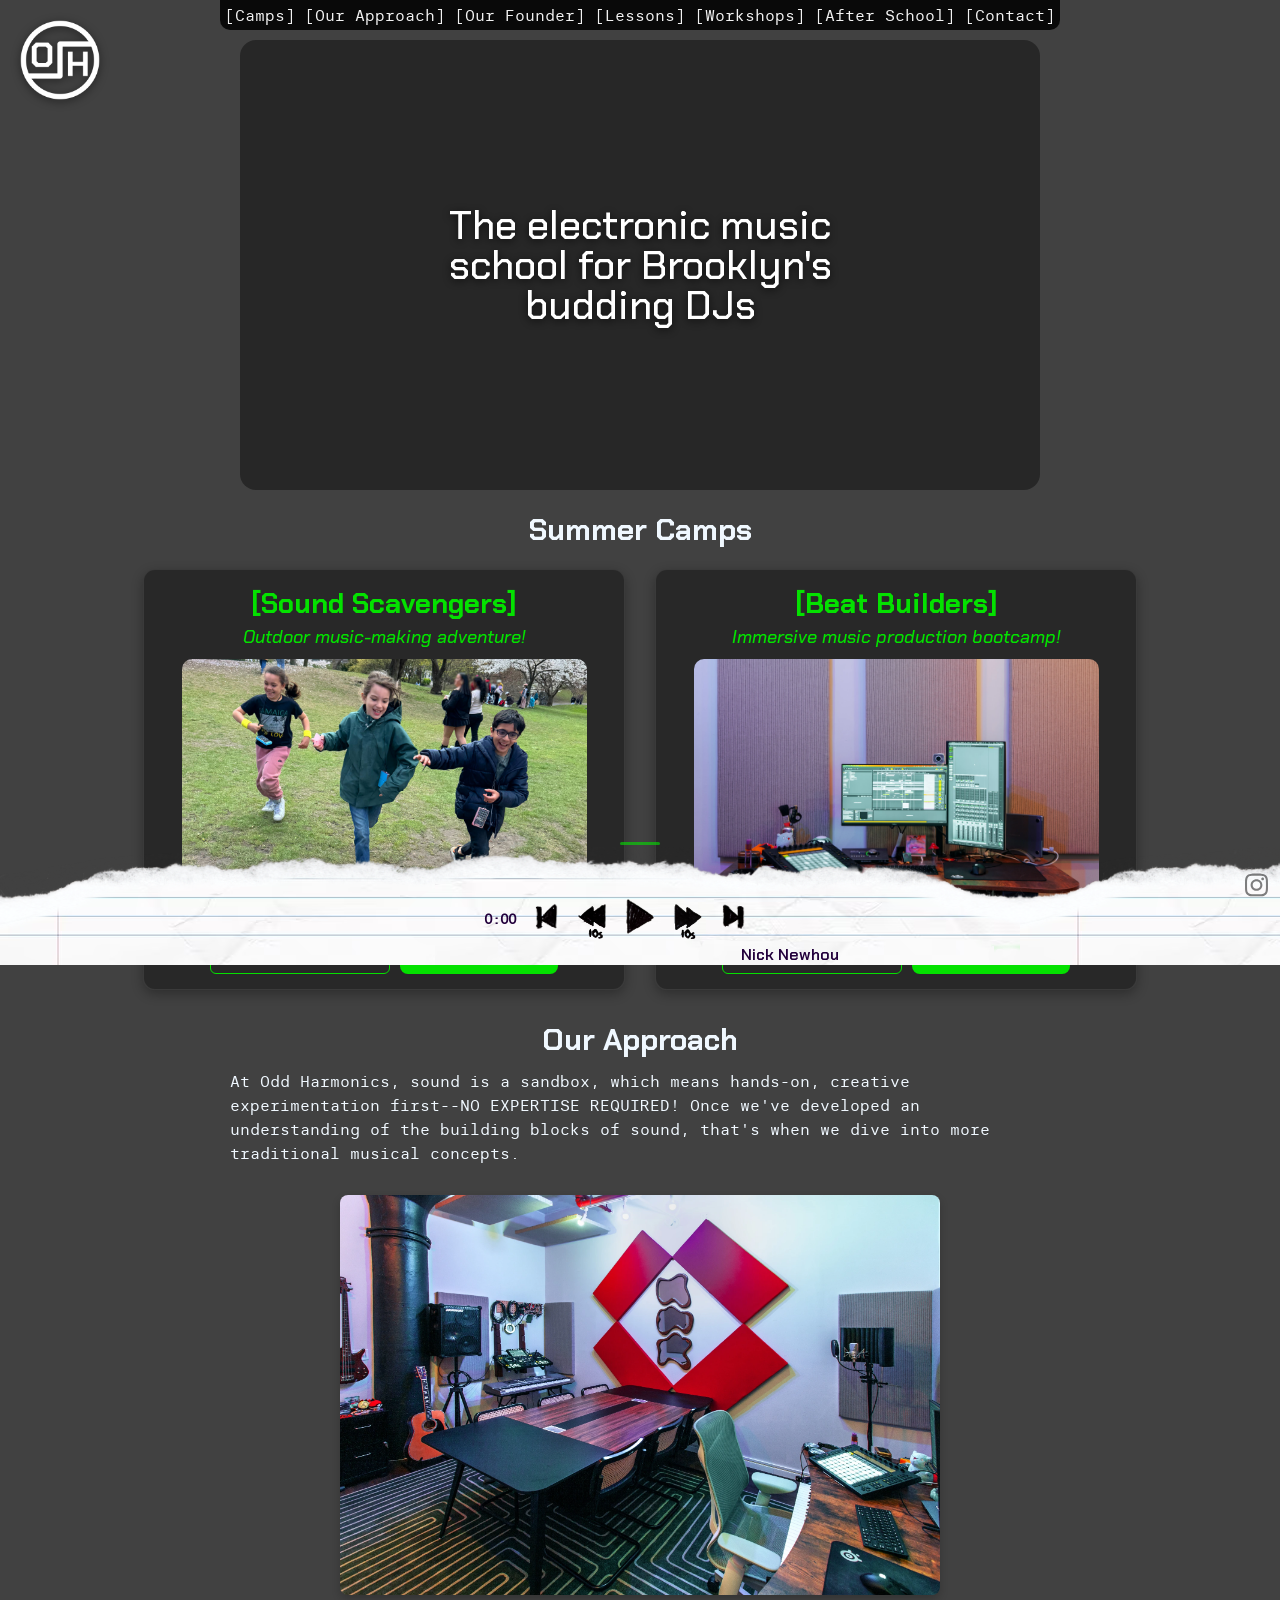
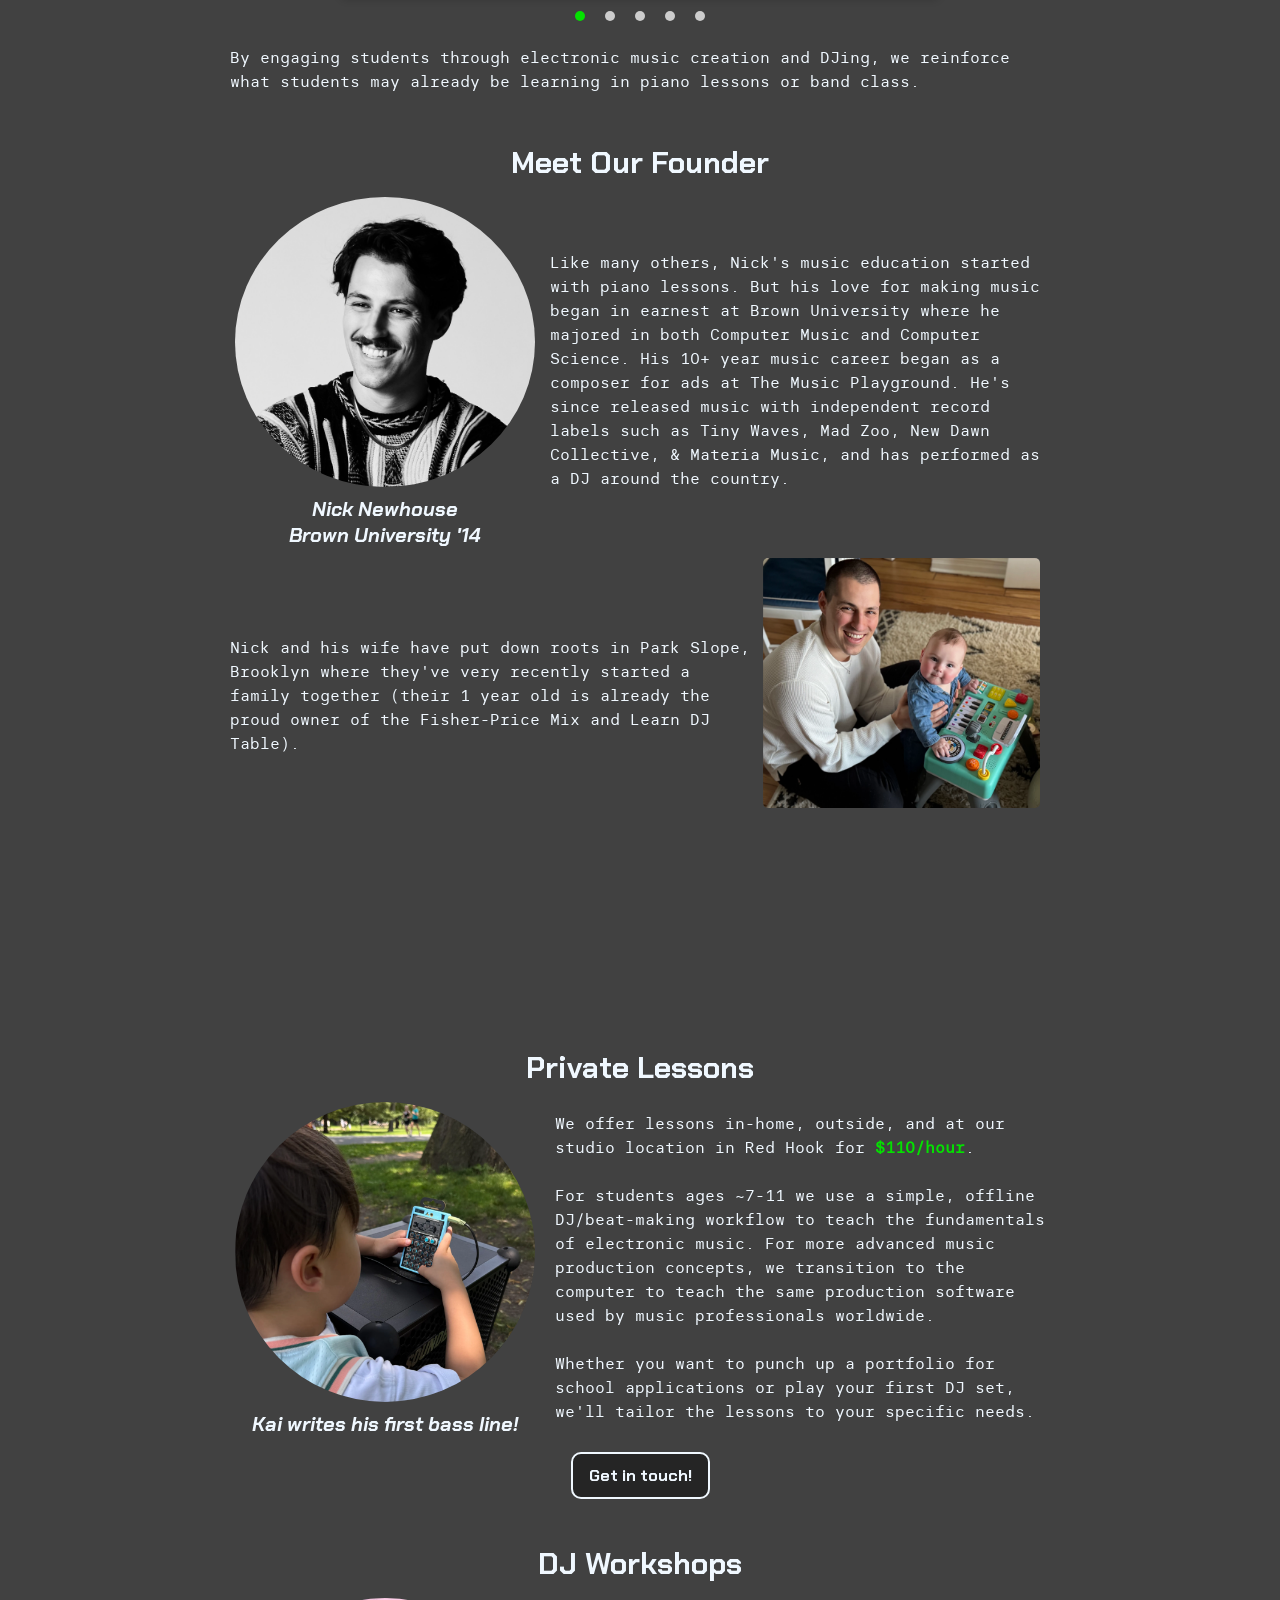
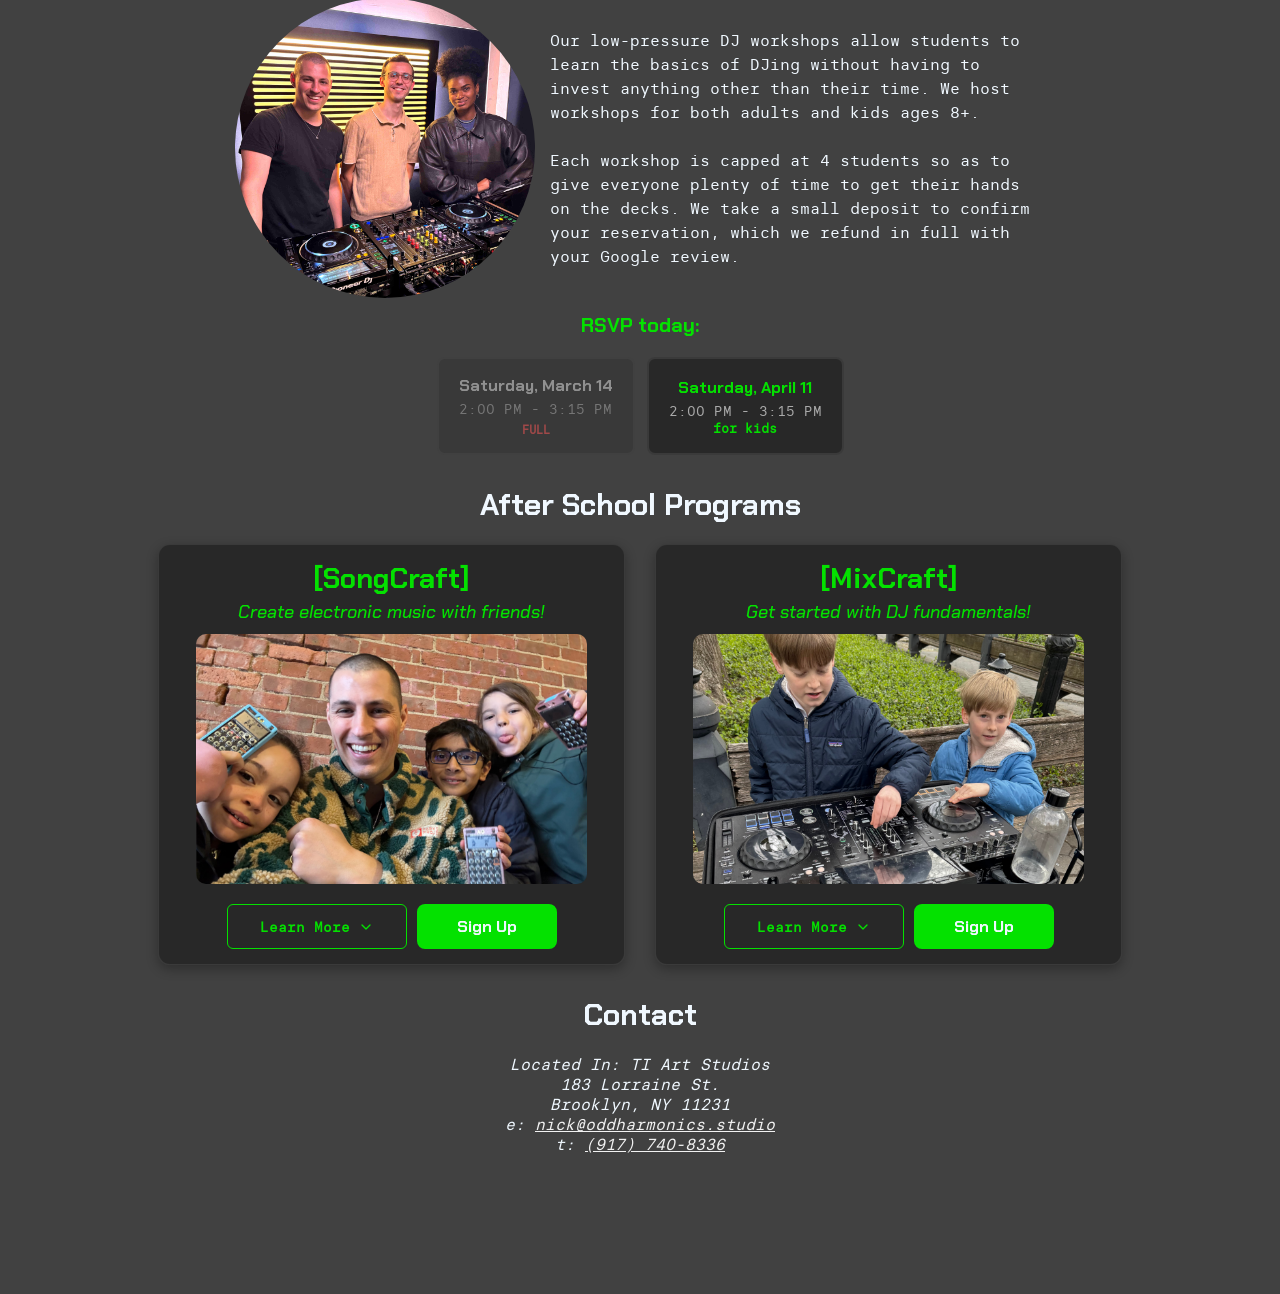
==== index.html @ f0d6b1d8 "reduce summer camp prices" ====
<!DOCTYPE html>
<html>
<head lang="en">
    <meta charset="UTF-8">

    <!--Page Title-->
    <title>Odd Harmonics | Music Production & DJ Classes, Lessons, & Camps | Brooklyn</title>

    <!-- Google Tag Manager -->
    <script>(function(w,d,s,l,i){w[l]=w[l]||[];w[l].push({'gtm.start':
    new Date().getTime(),event:'gtm.js'});var f=d.getElementsByTagName(s)[0],
    j=d.createElement(s),dl=l!='dataLayer'?'&l='+l:'';j.async=true;j.src=
    'https://www.googletagmanager.com/gtm.js?id='+i+dl;f.parentNode.insertBefore(j,f);
    })(window,document,'script','dataLayer','GTM-MXM2Z475');</script>
    <!-- End Google Tag Manager -->

    <!--Meta Keywords and Description-->
    <meta name="description" content="We teach Brooklyn how to record, produce, and DJ electronic music. From private lessons & classes to screenless camps, we foster creativity in both kids & adults!">
    <meta name="viewport" content="width=device-width, initial-scale=1.0, user-scalable=no"/>

    <!--Favicon-->
    <link rel="shortcut icon" href="images/favicon.ico" title="Favicon"/>

    <!-- Main CSS Files -->
    <link rel="stylesheet" href="css/style.css">

    <link rel="preconnect" href="https://fonts.googleapis.com">
    <link rel="preconnect" href="https://fonts.gstatic.com" crossorigin>
    <link href="https://fonts.googleapis.com/css2?family=Chakra+Petch:ital,wght@0,300;0,400;0,500;0,600;0,700;1,300;1,400;1,500;1,600;1,700&display=swap" rel="stylesheet">
</head>

<body>
    <!-- Google Tag Manager (noscript) -->
    <noscript><iframe src="https://www.googletagmanager.com/ns.html?id=GTM-MXM2Z475"
    height="0" width="0" style="display:none;visibility:hidden"></iframe></noscript>
    <!-- End Google Tag Manager (noscript) -->

    <nav>
        <div class="menu-toggle" onclick="toggleMenu()">☰</div>
        <div class="nav-links">
            <a onclick="toggleMenu();" href="#camp">[Camps]</a>
            <a onclick="toggleMenu();" href="#approach">[Our Approach]</a>
            <a onclick="toggleMenu();" href="#founder">[Our Founder]</a>
            <a onclick="toggleMenu();" href="#lessons">[Lessons]</a>
            <a onclick="toggleMenu();" href="#workshops">[Workshops]</a>
            <a onclick="toggleMenu();" href="#after-school-programs">[After School]</a>
            <a onClick="toggleMenu();" href="#contact">[Contact]</a>
        </div>
    </nav> 

    <div id="wrapper">    
        <a href="#" class="logo-link" onclick="window.scrollTo({top: 0, behavior: 'smooth'}); return false;">
            <img class="oh-logo" src="images/OH_logo_250x250.png" alt="Odd Harmonics Logo">
        </a>
        
        <header id="banner">
            <div class="hero-video-section">
                <video class="hero-video-bg" autoplay muted loop playsinline>
                    <source src="images/Odd Harmonics Winter Showcase 2025 Highlight V1.webm" type="video/webm">
                </video>
                <div class="video-overlay-dark"></div>
                <div class="hero-content-overlay">
                    <h1>The electronic music school for Brooklyn's budding DJs</h1>
                </div>
            </div>
        </header>

        <!--Main Content Area-->
        <main id="content">

            <section id="camp">
                <h2>Summer Camps</h2>

                <div class="fall-programs-container">
                    <!-- Sound Scavengers Camp Card -->
                    <div class="program-card">
                        <div class="program-header">
                            <h3 class="program-title">[Sound Scavengers]</h3>
                        </div>
                        <h3 class="program-subtitle">Outdoor music-making adventure!</h3>
                        
                        <img class="program-image" src="./images/running_photo.jpeg" alt="Sound Scavengers summer camp">
                        
                        <!-- Condensed action buttons -->
                        <div class="program-actions-condensed">
                            <button type="button" class="learn-more-btn" onclick="toggleProgramDetails('soundscavengers')">
                                <span>Learn More</span>
                                <svg class="chevron-icon" id="soundscavengers-chevron" width="16" height="16" viewBox="0 0 24 24" fill="none" stroke="currentColor" stroke-width="2" stroke-linecap="round" stroke-linejoin="round">
                                    <polyline points="6,9 12,15 18,9"></polyline>
                                </svg>
                            </button>
                            <a href="https://calendar.google.com/appointments/schedules/AcZssZ2uDcyRZMrwDUspf0jjIuUadf4Gmi8J3cSHie0p_v9JakI_7BwLqVD2S_LxCQ2nSXwaikgwYFPQ" target="_blank" class="schedule-call-btn">
                                Schedule a Call
                            </a>
                        </div>
                        
                        <!-- Expandable details content -->
                        <div class="program-details-content" id="soundscavengers-details">
                            <div class="program-content">
                                <div class="program-description">
                                    <!-- Quick info circles -->
                                    <div class="program-quick-info">
                                        <div class="info-circle">
                                            <div class="info-label">Price</div>
                                            <div class="info-value">$550/week</div>
                                        </div>
                                        <div class="info-circle">
                                            <div class="info-label">Ages</div>
                                            <div class="info-value">8-11 years</div>
                                        </div>
                                        <div class="info-circle">
                                            <div class="info-label">Hours</div>
                                            <div class="info-value">8:30AM-3:30PM</div>
                                        </div>
                                    </div>
                                    <div style="margin-top: 20px; text-align: center; display: flex; gap: 12px; justify-content: center; flex-wrap: wrap;">
                                        <a href="assets/Sound Scavengers Day 1 Schedule 2026.pdf" target="_blank"style="display: inline-block; padding: 10px 20px; background-color: var(--primary-color); color: var(--white-color); text-decoration: none; border-radius: 6px; font-weight: bold; transition: all 0.2s ease;">
                                            View Schedule
                                        </a>
                                    </div>
                                    <p style="margin-top: 20px; margin-bottom: 0px;">
                                        Our Sound Scavengers day camp introduces kids to the world of electronic music without the use of smartphones, tablets, or computers. 
                                        We spend each day exploring Prospect Park, engaging with our surroundings and nurturing a curiosity for sound. 
                                        <br>
                                        <br>
                                        Throughout the week, we work together to find, record, and program sounds with the help of super portable Pocket Operator samplers & sequencers.
                                    </p>
                                    
                                    <div class="camp-weeks">
                                        <h4 style="color: var(--primary-color); text-align: center; font-size: 20px; margin-bottom: 15px;">Enroll Today:</h4>
                                        <div class="camp-week-buttons">
                                            <a href="https://app.noto.nyc/forms/aa0dcdd3-6be1-453e-9be2-b5baee867a82" target="_blank" class="camp-week-btn">
                                                <div class="week-label">Week 1</div>
                                                <div class="week-date">June 15-19</div>
                                            </a>
                                            <a href="https://app.noto.nyc/forms/cff77e11-fd25-4791-bc59-556eeec1c12a" target="_blank" class="camp-week-btn">
                                                <div class="week-label">Week 2</div>
                                                <div class="week-date">June 22-26</div>
                                            </a>
                                            <a href="https://app.noto.nyc/forms/75c61342-0996-4780-93e3-9e32552d7aa5" target="_blank" class="camp-week-btn">
                                                <div class="week-label">Week 3*</div>
                                                <div class="week-date">June 29-July 2</div>
                                            </a>
                                            <a href="https://app.noto.nyc/forms/7a392968-63dd-4603-a701-fe7d8be4b86d" target="_blank" class="camp-week-btn">
                                                <div class="week-label">Week 4</div>
                                                <div class="week-date">July 6-10</div>
                                            </a>
                                            <a href="https://app.noto.nyc/forms/f57b34be-013f-4ec1-8c76-93965e352a35" target="_blank" class="camp-week-btn">
                                                <div class="week-label">Week 5</div>
                                                <div class="week-date">July 20-24</div>
                                            </a>
                                            <a href="https://app.noto.nyc/forms/2466011e-7c3a-4aca-b2cf-5d0189c61e91" target="_blank" class="camp-week-btn">
                                                <div class="week-label">Week 6</div>
                                                <div class="week-date">July 27-31</div>
                                            </a>

                                        </div>
                                        <p style="font-size: 14px; margin-top: 15px; color: var(--text-muted);">
                                            *4-day camp week (no camp July 3rd).
                                        </p>
                                    </div>
                                </div>
                            </div>
                        </div>
                    </div>

                    <!-- Beat Builders Bootcamp Card -->
                    <div class="program-card">
                        <div class="program-header">
                            <h3 class="program-title">[Beat Builders]</h3>
                        </div>
                        <h3 class="program-subtitle">Immersive music production bootcamp!</h3>
                        
                        <img class="program-image" src="./images/odd_harmonics_studio_4.webp" alt="Beat Builders Bootcamp">
                        
                        <!-- Condensed action buttons -->
                        <div class="program-actions-condensed">
                            <button type="button" class="learn-more-btn" onclick="toggleProgramDetails('beatbuilders')">
                                <span>Learn More</span>
                                <svg class="chevron-icon" id="beatbuilders-chevron" width="16" height="16" viewBox="0 0 24 24" fill="none" stroke="currentColor" stroke-width="2" stroke-linecap="round" stroke-linejoin="round">
                                    <polyline points="6,9 12,15 18,9"></polyline>
                                </svg>
                            </button>
                            <a href="https://calendar.google.com/appointments/schedules/AcZssZ2uDcyRZMrwDUspf0jjIuUadf4Gmi8J3cSHie0p_v9JakI_7BwLqVD2S_LxCQ2nSXwaikgwYFPQ" target="_blank" class="schedule-call-btn">
                                Schedule a Call
                            </a>
                        </div>
                        
                        <!-- Expandable details content -->
                        <div class="program-details-content" id="beatbuilders-details">
                            <div class="program-content">
                                <div class="program-description">
                                    <!-- Quick info circles -->
                                    <div class="program-quick-info">
                                        <div class="info-circle">
                                            <div class="info-label">Price</div>
                                            <div class="info-value">$750/week</div>
                                        </div>
                                        <div class="info-circle">
                                            <div class="info-label">Ages</div>
                                            <div class="info-value">10-14 years</div>
                                        </div>
                                        <div class="info-circle">
                                            <div class="info-label">Hours</div>
                                            <div class="info-value">8:30AM-4PM</div>
                                        </div>
                                    </div>
                                    <div style="margin-top: 20px; text-align: center; display: flex; gap: 12px; justify-content: center; flex-wrap: wrap;">
                                        <a href="assets/Beat Builders Day 1 Schedule 2026.pdf" target="_blank" style="display: inline-block; padding: 10px 20px; background-color: var(--primary-color); color: var(--white-color); text-decoration: none; border-radius: 6px; font-weight: bold; transition: all 0.2s ease;">
                                            View Schedule
                                        </a>                                        
                                    </div>
                                    <p style="margin-top: 20px; margin-bottom: 0px;">
                                        In this immersive songwriting camp, we transform our iPads into full-fledged recording studios using Logic Pro, Garageband's powerful "big brother".
                                        <br>
                                        <br>
                                        Over the course of the week, we cover a range of concepts such as rhythm & groove, synthesis, sampling, automation, song arrangement, mixing, as well as introductory music theory. 
                                    </p>
                                    
                                    <div class="camp-weeks">
                                        <h4 style="color: var(--primary-color); text-align: center; font-size: 20px; margin-bottom: 15px;">Enroll Today:</h4>
                                        <div class="camp-week-buttons beat-builders-weeks">
                                            <a href="https://app.noto.nyc/forms/1a28e2b5-70ca-4a91-861a-cb0f867ef96d" target="_blank" class="camp-week-btn">
                                                <div class="week-label">Week 1</div>
                                                <div class="week-date">August 3-7</div>
                                            </a>
                                            <a href="https://app.noto.nyc/forms/35fbd34e-d5d9-47a7-aee5-59cc4e01ec11" target="_blank" class="camp-week-btn">
                                                <div class="week-label">Week 2</div>
                                                <div class="week-date">August 10-14</div>
                                            </a>
                                        </div>
                                    </div>
                                </div>
                            </div>
                        </div>
                    </div>  
                </div>              
            </section>

            <section id="approach">
                <h2>Our Approach</h2>
                <div class="about-nick">
                    <p>
                        At Odd Harmonics, sound is a sandbox, which means hands-on, creative experimentation first--NO EXPERTISE REQUIRED! Once we've developed an understanding of the building blocks of sound, 
                        that's when we dive into more traditional musical concepts.
                    </p>
                    <div class="carousel-container">
                        <div class="carousel studio-carousel">
                            <div class="carousel-slides">
                                <div class="slide active">
                                    <img data-src="./images/odd_harmonics_studio_1.webp" alt="Main view of the Odd Harmonics studio">
                                </div>
                                <div class="slide">
                                    <img data-src="./images/odd_harmonics_studio_5.webp" alt="DJ corner in our Brooklyn studio">
                                </div>
                                <div class="slide">
                                    <img data-src="./images/odd_harmonics_studio_4.webp" alt="Production workstation at Odd Harmonics studio">
                                </div>
                                <div class="slide">
                                    <img data-src="./images/odd_harmonics_studio_2.webp" alt="Entrance view of the Odd Harmonics studio">
                                </div>
                                <div class="slide">
                                    <img data-src="./images/odd_harmonics_studio_3.webp" alt="More technology available to Odd Harmonics students">
                                </div>
                            </div>
                        </div>
                        <div class="carousel-dots studio-dots">
                            <span class="dot active"></span>
                            <span class="dot"></span>
                            <span class="dot"></span>
                            <span class="dot"></span>
                            <span class="dot"></span>
                        </div>
                    </div>  
                    <p>
                        By engaging students through electronic music creation and DJing, we reinforce what students may already be learning in piano lessons or band class.
                    </p>
                </div>
                <br>
            </section>

            <section id="founder">
                <h2>Meet Our Founder</h2>
                <div class="about-nick">
                    <div class="profile">
                        <figure style="text-align: center; margin-right: 10px;">
                            <img class="circular-pic" src="./images/nick_photo_2.jpg" alt="Headshot of Odd Harmonics founder, Nick Newhouse">
                            <figcaption>Nick Newhouse<br>Brown University '14</figcaption>
                        </figure>
                        <br>
                        <p class="about-column">
                            Like many others, Nick's music education started with piano lessons. 
                            But his love for making music began in earnest at Brown University where he majored in both Computer Music and Computer Science. 
                            His 10+ year music career began as a composer for ads at The Music Playground.
                            He's since released music with independent record labels such as Tiny Waves, Mad Zoo, New Dawn Collective, & Materia Music, and has performed as a DJ around the country.
                        </p>    
                    </div>
                    <div class="profile">
                        <p class="about-column">
                            <br>
                            Nick and his wife have put down roots in Park Slope, Brooklyn where they've very recently started a family together
                            (their 1 year old is already the proud owner of the Fisher-Price Mix and Learn DJ Table). 
                        </p>
                        <br>                
                        <img class="show-photo" src="./images/nick_rome_dj_mixer.webp" alt="Nick Newhouse and his son with the Fisher-Price Mix and Learn DJ Table">
                    </div>
                    <div id="youtube-embeds" class="video-wrapper">
                        <iframe allowfullscreen class="embedded-video" src="https://www.youtube.com/embed/98y17lryUfo" title="Original animated music video for Nick Newhouse single 'Even Heat', released with the record label Mad Zoo."></iframe>
                        <iframe allowfullscreen class="embedded-video" src="https://www.youtube.com/embed/TyTszv6MUak" title="Play through of the custom Beat Saber map for 'The Siren Song' by Baircave & Catmosphere"></iframe>
                    </div>
                </div>
            </section>

            <section id="lessons">
                <h2>Private Lessons</h2>
                <div class="about-nick">
                    <div class="profile">
                        <figure style="text-align: center; margin-right: 15px">
                            <img class="circular-pic" src="./images/kai_bass.webp" alt="Sound scavenger Kai programs a bass line">
                            <figcaption>Kai writes his first bass line!</figcaption>
                        </figure>
                        <p>
                            We offer lessons in-home, outside, and at our studio location in Red Hook for <strong style="color: var(--primary-color)">$110/hour</strong>.  
                        <br>
                        <br>
                            For students ages ~7-11 we use a simple, offline DJ/beat-making workflow to teach the fundamentals
                            of electronic music.
                            For more advanced music production concepts, we transition to the computer to teach 
                            the same production software used by music professionals worldwide.
                        <br>
                        <br>
                            Whether you want to punch up a portfolio for school applications or play your first DJ set,
                            we'll tailor the lessons to your specific needs.
                        </p>
                    </div>
                    <button class="button get-in-touch" onclick="openModal('lessons')">Get in touch!</button>
                </div>
            </section>

            <section id="workshops">
                <h2>DJ Workshops</h2>
                <div class="about-nick">
                    <div class="profile">
                        <img class="circular-pic" style="margin-right: 10px;" src="./images/dj_workshop.jpeg" alt="DJ Workshop with Nick and two new students">
                        <p>
                            Our low-pressure DJ workshops allow students to learn the basics of DJing without having to invest
                            anything other than their time. We host workshops for both adults and kids ages 8+.
                            <br>
                            <br>
                            Each workshop is capped at 4 students so as to give everyone 
                            plenty of time to get their hands on the decks. We take a small deposit to confirm your reservation, which we refund in full with your Google review.
                        </p>
                    </div>
                    <p style="margin-top: 10px; margin-bottom: 10px; font-weight: bold; font-size: 20px; color: var(--primary-color); text-align: center; font-family: var(--headers-font-family);">RSVP today:</p>
                    <div class="workshop-date-buttons">
                        <!-- <button class="workshop-date-btn full" disabled>
                            <div class="workshop-date-main">Saturday, January 24</div>
                            <div class="workshop-time">2:00 PM - 3:15 PM</div>
                            <div class="workshop-status">FULL</div>
                        </button> -->
                        <button class="workshop-date-btn full" disabled>
                            <div class="workshop-date-main">Saturday, March 14</div>
                            <div class="workshop-time">2:00 PM - 3:15 PM</div>
                            <div class="workshop-status">FULL</div>
                        </button>
                        <a href="https://app.noto.nyc/forms/b78640e8-98a1-4315-8835-6a6f5ab87727" target="_blank" class="workshop-date-btn">
                            <div class="workshop-date-main">Saturday, April 11</div>
                            <div class="workshop-time">2:00 PM - 3:15 PM</div>
                            <div class="workshop-audience">for kids</div>
                        </a>
                    </div>
                </div>
            </section>

            <section id="after-school-programs">
                <h2>After School Programs</h2>

                <div class="fall-programs-container">
                    <!-- SongCraft Program Card -->
                    <div class="program-card">
                        <div class="program-header">
                            <h3 class="program-title">[SongCraft]</h3>
                        </div>
                        <h3 class="program-subtitle">Create electronic music with friends!</h3>
                        
                        <img class="program-image" src="./images/group_photo_under_bridge.jpeg" alt="featuring the Pocket Operators">
                        
                        <!-- Condensed action buttons -->
                        <div class="program-actions-condensed">
                            <button type="button" class="learn-more-btn" onclick="toggleProgramDetails('songcraft')">
                                <span>Learn More</span>
                                <svg class="chevron-icon" id="songcraft-chevron" width="16" height="16" viewBox="0 0 24 24" fill="none" stroke="currentColor" stroke-width="2" stroke-linecap="round" stroke-linejoin="round">
                                    <polyline points="6,9 12,15 18,9"></polyline>
                                </svg>
                            </button>
                            <button type="button" class="sign-up-btn" onclick="openModal('afterschool')">Sign Up</button>
                        </div>
                        
                        <!-- Expandable details content -->
                        <div class="program-details-content" id="songcraft-details">
                            <div class="program-content">
                                <div class="program-description">
                                    <ul class="program-list">
                                        <li>Make electronic beats, starting Day 1!</li>
                                        <li>Record drums, basses, robot voices, & more</li>
                                        <li>Program simple, <strong style="color: var(--primary-color)">offline</strong> devices</li>
                                    </ul>
                                    <!-- Quick info circles -->
                                    <div class="program-quick-info">
                                        <div class="info-circle">
                                            <div class="info-label">Price</div>
                                            <div class="info-value">$48 per class</div>
                                        </div>
                                        <div class="info-circle">
                                            <div class="info-label">Ages</div>
                                            <div class="info-value">Grades 2-5</div>
                                        </div>
                                        <div class="info-circle">
                                            <div class="info-label">Class Size</div>
                                            <div class="info-value">Max. 4</div>
                                        </div>
                                    </div>
                                    <div class="program-details">
                                        <div class="detail-item">
                                            <strong>Final Project:</strong> 
                                            <br>
                                            An original song featuring all students' work
                                        </div>
                                    </div>
                                    <div class="program-actions">
                                        <button type="button" class="flyer-button share-btn" onclick="shareFlyer('SongCraft', 'assets/OH_SongCraft_Flyer_Fall_25_web.webp')">
                                            <svg class="button-icon" width="16" height="16" viewBox="0 0 24 24" fill="none" stroke="currentColor" stroke-width="2" stroke-linecap="round" stroke-linejoin="round">
                                            <path d="M4 12v8a2 2 0 0 0 2 2h12a2 2 0 0 0 2-2v-8"/>
                                            <polyline points="16,6 12,2 8,6"/>
                                            <line x1="12" y1="2" x2="12" y2="15"/>
                                        </svg>
                                        Share
                                        </button>
                                    </div>
                                </div>
                            </div>
                        </div>
                    </div>
                    
                    <!-- MixCraft Program Card -->
                    <div class="program-card">
                        <div class="program-header">
                            <h3 class="program-title">[MixCraft]</h3>
                        </div>
                        <h3 class="program-subtitle">Get started with DJ fundamentals!</h3>
                        
                        <img class="program-image" src="./images/rose_DJs.jpeg" alt="Hands on DJ decks with the Rose brothers ">
                        
                        <!-- Condensed action buttons -->
                        <div class="program-actions-condensed">
                            <button type="button" class="learn-more-btn" onclick="toggleProgramDetails('mixcraft')">
                                <span>Learn More</span>
                                <svg class="chevron-icon" id="mixcraft-chevron" width="16" height="16" viewBox="0 0 24 24" fill="none" stroke="currentColor" stroke-width="2" stroke-linecap="round" stroke-linejoin="round">
                                    <polyline points="6,9 12,15 18,9"></polyline>
                                </svg>
                            </button>
                            <button type="button" class="sign-up-btn" onclick="openModal('afterschool')">Sign Up</button>
                        </div>
                        
                        <!-- Expandable details content -->
                        <div class="program-details-content" id="mixcraft-details">
                            <div class="program-content">
                                <div class="program-description">
                                    <ul class="program-list">
                                        <li>Master how to mix between songs</li>
                                        <li>Learn all about different genres of music</li>
                                        <li>DJ a dance party for family & friends!</li>
                                    </ul>
                                    <!-- Quick info circles -->
                                    <div class="program-quick-info">
                                        <div class="info-circle">
                                            <div class="info-label">Price</div>
                                            <div class="info-value">$48 per class</div>
                                        </div>
                                        <div class="info-circle">
                                            <div class="info-label">Ages</div>
                                            <div class="info-value">Grades 2-5</div>
                                        </div>
                                        <div class="info-circle">
                                            <div class="info-label">Class Size</div>
                                            <div class="info-value">Max. 4</div>
                                        </div>
                                    </div>
                                    <div class="program-details">
                                        <div class="detail-item">
                                            <strong>Final Project:</strong> 
                                            <br>
                                            DJ showcase for family & friends
                                        </div>
                                    </div>
                                    <div class="program-actions">
                                        <button type="button" class="flyer-button share-btn" onclick="shareFlyer('MixCraft', 'assets/OH_MixCraft_Flyer_Fall_25_web.webp')">
                                            <svg class="button-icon" width="16" height="16" viewBox="0 0 24 24" fill="none" stroke="currentColor" stroke-width="2" stroke-linecap="round" stroke-linejoin="round">
                                            <path d="M4 12v8a2 2 0 0 0 2 2h12a2 2 0 0 0 2-2v-8"/>
                                            <polyline points="16,6 12,2 8,6"/>
                                            <line x1="12" y1="2" x2="12" y2="15"/>
                                        </svg>
                                        Share
                                        </button>
                                    </div>
                                </div>
                            </div>
                        </div>
                    </div>  
                </div>              
            </section>
            
            <section id="contact">
                <h2>Contact</h2>
                <address class="address">
                    Located In: TI Art Studios <br>
                    183 Lorraine St. <br>
                    Brooklyn, NY 11231 <br>
                    e: <a href="mailto:nick@oddharmonics.studio">nick@oddharmonics.studio</a><br>
                    t: <a href="tel:+19177408336">(917) 740-8336</a>
                </address>
            </section>

            <div class="modal-overlay" id="contactModal">
                <div class="modal">
                    <div class="modal-header">
                        <h2 class="modal-title" id="modalTitle">Get in Touch</h2>
                        <button class="close-btn" onclick="closeModal()">&times;</button>
                    </div>
                    
                    <div class="modal-content">
                        <div class="alert success" id="successAlert"></div>
                        <div class="alert error" id="errorAlert"></div>
                        
                        <form id="unifiedContactForm">
                            <!-- Basic Information -->
                            <div class="form-row">
                                <div class="form-group">
                                    <label for="fullName">Your Name *</label>
                                    <input type="text" id="fullName" name="fullName" required>
                                </div>
                                <div class="form-group">
                                    <label for="email">Email Address *</label>
                                    <input type="email" id="email" name="email" required>
                                </div>
                            </div>

                            <div class="form-row">
                                <div class="form-group">
                                    <label for="zipCode">Zip Code *</label>
                                    <input type="text" id="zipCode" name="zipCode" maxlength="5" required>
                                </div>
                            </div>

                            <!-- Interest Selection -->
                            <div class="interest-section">
                                <h3>I'm interested in: *</h3>
                                <div class="interest-options">
                                    <div class="interest-option">
                                        <input type="checkbox" id="intLessons" name="interests" value="lessons">
                                        <label for="intLessons">Private Lessons</label>
                                    </div>
                                    <div class="interest-option">
                                        <input type="checkbox" id="intAfterSchool" name="interests" value="afterschool">
                                        <label for="intAfterSchool">After School Programs</label>
                                    </div>

                                </div>
                            </div>

                            <!-- Lessons Section -->
                            <div class="conditional-section" id="lessonsSection">
                                <h4 style="color: var(--primary-color); margin: 0 0 15px 0;">Private Lessons</h4>
                                <div class="form-group">
                                    <label for="lessonsFor">Lessons are for: *</label>
                                    <select id="lessonsFor" name="lessonsFor" data-required>
                                        <option value="">Select an option</option>
                                        <option value="self">Myself</option>
                                        <option value="child">My Child</option>
                                    </select>
                                </div>
                                <div id="lessonsChildInfo" style="display: none;">
                                    <div class="form-row">
                                        <div class="form-group">
                                            <label for="lessonsStudentName">Student Name *</label>
                                            <input type="text" id="lessonsStudentName" name="lessonsStudentName">
                                        </div>
                                        <div class="form-group">
                                            <label for="lessonsStudentAge">Student Age *</label>
                                            <input type="number" id="lessonsStudentAge" name="lessonsStudentAge" min="1" max="99">
                                        </div>
                                    </div>
                                </div>
                                <div class="form-group" style="margin-top: 15px;">
                                    <label for="lessonsSchedule">Preferred days/times for lessons</label>
                                    <textarea id="lessonsSchedule" name="lessonsSchedule" 
                                        placeholder="e.g., Weekday afternoons after 4pm, Saturday mornings, flexible schedule, etc."
                                        style="width: 100%; height: 80px; padding: 12px; border: 1px solid var(--border); border-radius: 6px; background-color: var(--input-bg); color: var(--text); font-size: 16px; box-sizing: border-box; resize: vertical; font-family: inherit;"></textarea>
                                </div>
                            </div>

                            <!-- After School Section -->
                            <div class="conditional-section" id="afterSchoolSection">
                                <h4 style="color: var(--primary-color); margin: 0 0 15px 0;">After School Programs</h4>
                                <p style="margin: 0 0 15px 0; color: var(--text-light); font-size: 14px;">
                                    Select a program:
                                </p>
                                <div class="program-selection">
                                    <div class="interest-option">
                                        <input type="checkbox" id="mixcraft" name="afterSchoolPrograms" value="mixcraft">
                                        <label for="mixcraft">MixCraft (Learn to DJ)</label>
                                    </div>
                                    <div class="interest-option">
                                        <input type="checkbox" id="songcraft" name="afterSchoolPrograms" value="songcraft">
                                        <label for="songcraft">SongCraft (Make Beats)</label>
                                    </div>
                                </div>
                                <div class="form-row" style="margin-top: 20px;">
                                    <div class="form-group">
                                        <label for="childName">Student's Name *</label>
                                        <input type="text" id="childName" name="childName" data-required>
                                    </div>
                                    <div class="form-group">
                                        <label for="childAge">Student's Age *</label>
                                        <input type="number" id="childAge" name="childAge" min="1" max="99" data-required>
                                    </div>
                                </div>
                                <div class="form-group" style="margin-top: 15px;">
                                    <label for="afterSchoolSchedule">Which days are best for you?</label>
                                    <textarea id="afterSchoolSchedule" name="afterSchoolSchedule" 
                                        placeholder="e.g., Mondays and Wednesdays, any weekday, etc."
                                        style="width: 100%; height: 80px; padding: 12px; border: 1px solid var(--border); border-radius: 6px; background-color: var(--input-bg); color: var(--text); font-size: 16px; box-sizing: border-box; resize: vertical; font-family: inherit;"></textarea>
                                </div>
                            </div>
                            <div style="margin-top: 15px;" class="form-group">
                                <label for="hearAbout">How did you hear about us?</label>
                                <select id="hearAbout" name="hearAbout">
                                    <option value="">Select an option</option>
                                    <option value="google">Google Search</option>
                                    <option value="instagram">Instagram</option>
                                    <option value="facebook">Facebook</option>
                                    <option value="friend">Friend/Word of Mouth</option>
                                    <option value="flyer">Flyer</option>
                                    <option value="other">Other</option>
                                </select>
                            </div>

                            <!-- Newsletter Signup -->
                            <div class="checkbox-group">
                                <input type="checkbox" id="newsletter" name="newsletter" checked>
                                <label for="newsletter">Sign me up to hear about upcoming workshops and events</label>
                            </div>

                            <button type="submit" class="submit-btn">Submit</button>
                        </form>
                    </div>
                </div>
            </div>

            
                            </div>

<br>
            <br>
            <br>
            <br>
            <br>
        </main></main>

        <video playsinline autoplay muted loop class="bg-video">
            <source src="images/looping_smoke_waveformed.mp4" type="video/mp4">
            Your browser does not support the video tag.
        </video>

        <audio id="audio-player">
            <source src="" type="audio/mp3">
            Your browser does not support the audio tag.
        </audio>

        <div id="playback-banner">
            <div id="audio-navigation">
                <div class="time-wrapper">
                    <div id="elapsed-time"></div>  
                </div>
                <div id="elapsed-time"></div>
                <div class="playback-button-wrapper" onclick="previousTrack();">
                    <img class="small-audio-button audio-button" src="images/prev_button_2.png" alt="previous song button"/>
                </div>
                <div class="playback-button-wrapper" onclick="rewind();">
                    <img class="skip-button audio-button" src="images/rewind.png" alt="skip 10 seconds backwards button"/>
                </div>
                <div class="playback-button-wrapper" onclick="playPause();">
                    <img id="play-pause" class="audio-button" src="images/play_button_2.png" alt="playback button"/>
                </div>
                <div class="playback-button-wrapper" onclick="fastForward();">
                    <img class="skip-button audio-button" src="images/fast_forward.png" alt="skip 10 seconds forwards button"/>
                </div>
                <div class="playback-button-wrapper" onclick="nextTrack();">
                    <img class="audio-button small-audio-button" src="images/next_button_2.png" alt="next song button"/>
                </div>
                <div class="time-wrapper">
                    <div id="duration"></div>
                </div>
            </div>
            <div class="track-info-wrapper">
                <h4 id="track-info" class="fade"></h4>
            </div>
            
        </div>

        <footer class="social-icons">
                      <a target="_blank" title="Instagram" href="http://www.instagram.com/oddharmonicsbk">
                <img class="instagram" src="images/instagram.svg" alt="instagram logo svg">
            </a>
        </footer>

    <script src="js/site.js"></script>

</body>
</html>
---- css/style.css ----
@font-face {
    font-family: 'basier';
    src: url('basiersquaremono-regular-webfont.woff2') format('woff2'),
         url('basiersquaremono-regular-webfont.woff') format('woff');
    font-weight: normal;
    font-style: normal;
}

.chakra-petch-light {
    font-family: "Chakra Petch", serif;
    font-weight: 300;
    font-style: normal;
}
  
.chakra-petch-regular {
    font-family: "Chakra Petch", serif;
    font-weight: 400;
    font-style: normal;
}
  
.chakra-petch-medium {
    font-family: "Chakra Petch", serif;
    font-weight: 500;
    font-style: normal;
}
  
.chakra-petch-semibold {
    font-family: "Chakra Petch", serif;
    font-weight: 600;
    font-style: normal;
}
  
.chakra-petch-bold {
    font-family: "Chakra Petch", serif;
    font-weight: 700;
    font-style: normal;
}
  
.chakra-petch-light-italic {
    font-family: "Chakra Petch", serif;
    font-weight: 300;
    font-style: italic;
}
  
.chakra-petch-regular-italic {
    font-family: "Chakra Petch", serif;
    font-weight: 400;
    font-style: italic;
}
  
.chakra-petch-medium-italic {
    font-family: "Chakra Petch", serif;
    font-weight: 500;
    font-style: italic;
}
  
.chakra-petch-semibold-italic {
    font-family: "Chakra Petch", serif;
    font-weight: 600;
    font-style: italic;
}
  
.chakra-petch-bold-italic {
    font-family: "Chakra Petch", serif;
    font-weight: 700;
    font-style: italic;
}
  

:root {
    --white-color:                #f2f2f2;
    --primary-color:              #04e100;
    --dark-color:                 #23003c;
    --grey-color:                 #d0d1d1;
    --p-color:                    #f0f8ff;
  
    --headers-font-family:           "Chakra Petch", serif;  
    --body-font-family:              basier;
    --error:                      #F44336;

    --primary-light: #04dd00af;
    --primary-dark: #00BFA5;
    --bg-dark: rgba(18, 18, 18, 0.8);
    --bg-darker: rgba(10, 10, 10, 0.9);
    --text: #E0E0E0;
    --text-light: #AAAAAA;
    --error: #FF5252;
    --success: #69F0AE;
    --card-bg: rgba(30, 30, 30, 0.7);
    --input-bg: rgba(45, 45, 45, 0.8);
    --border: rgba(100, 100, 100, 0.3);
  }

div, dl, dt, dd, figure, ul, ol, li, h1, h2, h3, h4, h5, h6, pre, form, blockquote, th, td {
    margin: 0;
    padding: 0;
}

html {
    scroll-padding-top: 50px; /* Adjust based on your nav height */
    scroll-behavior: smooth;  /* Enables smooth scrolling */
}

body {
    margin: 0;
    padding: 0;
    -webkit-font-smoothing: antialiased;
    overflow-x: hidden;
    font-family: var(--body-font-family);
    font-weight:normal;
    color:var(--p-color);
    background-color: var(--bg-dark);
}

section {
    display: flex;
    flex-direction: column;
    align-items: center;
    margin-bottom: 30px;
}

/* section:nth-child(even) {
    background: rgba(4, 225, 0, 0.212);
    margin: 0 -5%;
    padding: 50px 5%;
    border-radius: 8px;
} */

p {
    line-height: 24px;
    margin: 0;
    font-family: var(--body-font-family);
}

iframe {
    border: 0 !important;
}

.fade {
    transition: opacity 0.7s ease-in-out;
    opacity: 1;
}

.track-info-wrapper {
    display: flex;
    overflow: hidden;
    width: 400px;
    align-items: center;
    justify-content: center;
    white-space: nowrap;
    margin-top: -10px;
}

#track-info {
    -moz-transform: translateX(100%);
    -webkit-transform: translateX(100%);
    transform: translateX(100%);
    -moz-animation: scroll-left 7s linear infinite alternate;
    -webkit-animation: scroll-left 7s linear infinite alternate;
    animation: scroll-left 7s linear infinite alternate;

}

nav {  
    position: fixed; 
    z-index: 2;
    width: 100%;
    display: flex;
    justify-content: center;
    position: fixed;
    top: 0;
    left: 0;
}

nav a { 
    color: var(--white-color); 
    margin: 5px; 
    text-decoration: none; 
}

.nav-links {
    display: flex;
    align-self: flex-end;
    background: rgba(0, 0, 0, 0.85);
    border-bottom-left-radius: 10px;
    border-bottom-right-radius: 10px;
}

.menu-toggle {
    display: none;
    font-size: 40px;
    cursor: pointer;
    color: white;
}

.playback-button-wrapper {
    display: flex;
    align-items: center;
    height: 100%;
}

.audio-button {
    max-height: 35px;
    padding-left: 10px;
    padding-right: 10px;
}

.audio-button:hover {
    cursor: pointer;
}

.small-audio-button {
    max-height: 29px;
}

.skip-button {
    max-height: 35px;
    margin-top: 10px;
    padding-left: 10px;
    padding-right: 10px;
}

.time-wrapper {
    width: 50px;
    display: flex;
    align-items: center;
    justify-content: center;
}

#elapsed-time {
    color: var(--dark-color);
    font-size: 14px;
    font-weight: bold;
    padding-top: 5px;
    letter-spacing: -1px;
}

#duration {
    color: var(--dark-color);
    font-size: 14px;
    font-weight: bold;
    padding-top: 5px;
    letter-spacing: -1px;
}

#audio-navigation {
    display: flex;
    justify-content: center;
    align-items: center;
    padding-top: 30px;
    height: 75px;
}

#playback-banner {
    display: flex;
    justify-content: end;
    align-items: center;
    flex-direction: column;
    z-index: 1;
    position: fixed;
    bottom: -65px;
    width: 100%;
    min-height: 118px;
    background-image: url(../images/torn_paper_tile.png);
}

.flex-center {
    display: flex;
    flex-direction: column;
    align-items: center;
    justify-content: center;
}

.profile {
    display: flex;
    align-items: center;
    justify-content: center;
    /* margin-top: 10px;
    margin-bottom: 10px; */
    /* width:  */
}

.video-wrapper {
    display: flex;
    align-items: center;
    /* flex-direction: column;
    flex-wrap: wrap; */
    justify-content: center;
    margin: 15px;
}

.about-column {
    /* max-width: 100%;
    min-width: 50%; */
    display: flex;
    flex-direction: column;
}

.about-nick {
    max-width: 64%;
    display: flex;
    flex-direction: row;
    flex-wrap: wrap;
    align-items: center;
    justify-content: center;
}

 .circular-pic {
    max-width: 300px;
    max-height: 300px;
    border-radius: 50%;
    padding: 5px;
}

.embedded-video {
    margin: 10px;
    /* min-width: 75%; */
    /* min-height: 197px; */
    /* max-width: 100%; */
    /* max-height: 500px; */
}

.testimonial-wrapper {
    display: flex;
}

.testimonial {
    display: flex;
    flex-direction: column;
    border: 2px dotted var(--primary-color);
    border-radius: 15px; 
    padding: 5px;
    font-size: 15px;
    margin-top: 15px;
    margin-bottom: 15px;
    justify-content: center;
    max-height: fit-content;
}

@-moz-keyframes scroll-left {
    0% {
        -moz-transform: translateX(20%);
    }
    100% {
        -moz-transform: translateX(-20%);
    }
}

@-webkit-keyframes scroll-left {
    0% {
        -webkit-transform: translateX(20%);
    }
    100% {
        -webkit-transform: translateX(-20%);
    }
}

@keyframes scroll-left {
    0% {
        -moz-transform: translateX(20%);
        -webkit-transform: translateX(20%);
        transform: translateX(20%);
    }
    100% {
        -moz-transform: translateX(-20%);
        -webkit-transform: translateX(-20%);
        transform: translateX(-20%);
    }
}

.contact {
    align-self: center;
    justify-self: center;
    margin: 5px;
    text-decoration: none;
}

.address {
    padding: 10px;
    font-size: 16px;
    min-width: fit-content;
    text-align: center;
}

.divider {
    background: var(--primary-color);
    align-self: center;
    opacity: 0.7;
    max-width: 60%;
    min-width: 50%;
    height: 4px;
    margin-top: 20px;
    margin-bottom: 20px;
    border-radius: 4px;
}

figcaption {
    font-weight: bold;
    font-style: italic;
    font-size: 20px;
    font-family: var(--headers-font-family);
}

/* Rows and Columns */

@media screen and (min-width: 700px) {
    .social-icons {
        right: 10px;
        bottom: 0px;
    }

    [class*='col-'] {
        padding: 0px 20px 0 20px;
    }
    
    .instagram {
        width: 23px;
    }

    .show-photo {
        max-width: 50vw;
        height: auto;
        max-height: 250px;
        object-fit: cover;
        padding: 10px;
        border-radius: 15px;
    }

    .testimonial-wrapper {
        flex-direction: row;
        justify-content: space-between;
    }

    .testimonial {
        margin: 15px;
        max-width: 30%;
    }

    .carousel-container {
        /* width: 60%; */
        max-width: 600px;
    }

    .nav-prev {
        left: 0;
    }
    
    .nav-next {
        right: 0;
    }

    .registration-form {
        width: 80%
    }

    .checkbox-group {
        margin-left: 25px;
        margin-right: 25px;
    }

    .program-image {
        height: 250px;
        width: 90%;
    }
    
    /* .program-subtitle {
        align-self: flex-end;
    } */

    .get-in-touch {
        margin: 15px;
    }

    .after-school-form {
        max-width: 600px;
    }

    .form-row {
        gap: 15px;
    }
}

@media screen and (max-width: 1020px) {
    nav {
        background: none;
        justify-content: flex-end;
    }

    .nav-links {
        display: none;
        flex-direction: column;
        position: absolute;
        top: 0;
        left: 0;
        width: 100%;
        background: rgba(0,0,0,0.85);
        text-align: center;
    }

    .nav-links a {
        display: block;
    }

    .menu-toggle {
        display: block;
        padding-right: 10px;
        z-index: 3;
    }
}

@media (hover: none) {
    .option-btn:hover {
      background-color: transparent !important;
      border-color: var(--border) !important;
      color: var(--text) !important;
    }
    
    .option-btn.selected {
      background-color: var(--primary-color) !important;
      color: var(--white-color) !important;
      border-color: var(--primary) !important;
    }
    
    .option-btn:active,
    .option-btn:focus {
      -webkit-tap-highlight-color: transparent;
      outline: none;
    }
}

#content {
    display: flex;
    flex-direction: column;
    position: relative;
    align-items: center;
}

.no-padding-top.row, .no-padding-top div {
    padding-top: 0;
}

.big-padding-top {
    padding-top: 75px !important;
}

.big-padding-bottom {
    padding-bottom: 85px !important;
}

.col-38 {
    display: flex;
    flex-direction: column;
}

/* --------- 2.1 Header --------- */

#header {
    height: 71px !important;
    overflow: visible;
    z-index: 9999;
    width: 100%;
    position: absolute !important;
}

#header aside {
    text-align: right;
}

#header ul {
    text-align: center;
}

.call-to-action {
    padding: 35px 0 35px 0;
}

/*Style*/

.button {
    font-size: 16px;
    padding: 11px 16px;
    border-radius: 10px;
    -webkit-transition: all .3s linear;
    -moz-transition: all .3s linear;
    transition: all .3s linear;
    border-width: 2px;
    border-style: solid;
}

.get-in-touch {
    text-decoration: none;
    max-width: fit-content;
}

.button:hover {
    cursor: pointer;
}

/* --------- 2.5 Social Elements ---------- */

.social-icons {
    display: flex;
    position: fixed;
    height: 30px;
    z-index: 2;
    opacity: 0.5;
}

a {
    color: var(--white-color);
}

.social-icons a {
    height: 100%;
    padding: 2px;
}

#header .social-icons {
    margin-top: 27px;
}

/* --------- 2.6 Images ---------- */

/*Alignment*/

.right-column {
    position: fixed;
    right: 0;
    top: 0;
    max-width: 100%;
    max-height: 88%;
    margin-top: 40px;
}

#glitch {
    z-index: -1;
}

#headshot {
    z-index: -2;
}

.bg-video {
    position: fixed;
    right: 0;
    bottom: 0;
    min-width: 100%;
    min-height: 100%;
    transform: translateX(calc((100% - 100vw) / 2));
    z-index: -1;
}

.oh-graphic {
    max-width: 400px;
    align-self: center;
    z-index: 1;
    padding-top: 50px;
}

.image-center {
    display: block;
    margin: 0 auto;
}

a img {
    border: none;
    -webkit-transition: all 0.3s ease-out;
    -moz-transition: all 0.3s ease-out;
    -o-transition: all 0.3s ease-out;
    transition: all 0.3s ease-out;
    -webkit-backface-visibility: hidden;
}

a img:hover {
    opacity: 0.7;
}

/*------------------------------------------------------------------------------------------*/
/* 3. Fonts */
/*------------------------------------------------------------------------------------------*/

h1 {
    width: fit-content;
    align-self: center;
    text-align: center;
    font-family: var(--headers-font-family);
    font-size: 40px; 
    font-weight:500;
    max-width: 70%;
    color:var(--p-color);
    margin-top: 20px;
    line-height: 1;
}

h3 {
    width: fit-content;
    align-self: center;
    justify-content: center;
}

h4 {
    color: var(--dark-color);
}

/* Text Alignment */

.text-left {
    text-align: left;
}

.text-center {
    text-align: center;
}

.text-right {
    text-align: right;
}

/* Section Headings */

.section-heading h3 {
    display: flex;
    width: fit-content;
    font-size: 13px;
    font-weight: bold;
    color: #ccc;
    padding-bottom: 0;
    text-align: center;
}

.section-heading {
    display: flex;
    width: 100%;
    flex-direction: column;
    align-self: flex-start;
    font-size: 14px;
    font-weight: bold;
    color: #ccc;
    padding-bottom: 0;
}

/*------------------------------------------------------------------------------------------*/
/* 4. Banner */
/*------------------------------------------------------------------------------------------*/

#banner {
    background-size: cover;
    margin-bottom: 20px;
}

/*------------------------------------------------------------------------------------------*/
/* 7. Footer */
/*------------------------------------------------------------------------------------------*/

#landing-footer {
    clear: both;
}

#landing-footer p {
    margin: 0;
}

#landing-footer ul {
    list-style: none;
    text-align: right;
}

#status {
    width: 110px;
    height: 110px;
    position: absolute;
    left: 50%; /* centers the loading animation horizontally one the screen */
    top: 50%; /* centers the loading animation vertically one the screen */
    background-position: center;
    margin: -55px 0 0 -55px; /* is width and height divided by two */
    text-align: center;
}

/* Landscape mobile & down
===============================*/
@media (max-width: 700px) {

    #content {
        padding: 0px 15px 0 15px !important;
    }

    #header ul.social-icons {
        margin-top: 0;
    }

    /*-----------------Typography-----------------*/
    h1 {
        font-size: 31px;
        /* min-width: 100%; */
    }

    #banner h2 {
        font-size: 23px;
    }



    .oh-graphic {
        width: 90%;
        padding-top: 20px;
    }

    .program-image {
        height: 250px;
        width: 100%;
    }
}

/*------------------------------------------------------------------------------------------*/
/* 5. Typography */
/*------------------------------------------------------------------------------------------*/
h2 {
    font-family: var(--headers-font-family);
    text-align: center;
    font-family: var(--headers-font-family);
    font-size: 30px;
    color: var(--p-color);
    margin-bottom: 10px;
    margin-top: 0;
    text-align: center;
    position: relative;
}

Add subtle underline to section headings
h2::after {
    content: '';
    display: block;
    width: 60px;
    height: 3px;
    background: var(--primary-color);
    margin: 10px auto 0;
    border-radius: 2px;
}


/* Section Title and Subtitle */

.section-title {
    align-self: center;
    font-family: var(--headers-font-family);
    color:var(--p-color);
}

.section-subtitle {
    font-family: var(--headers-font-family);
    font-size: 26px;
    font-weight:300;
    padding-top: 0;
    margin-right: 10px;
    align-self: flex-end;
    text-shadow: #10003c 1px 0 3px;
}

h3 {
    font-family: var(--headers-font-family);
    /* font-size: 50px;  */
    font-weight:700;
    color:var(--p-color);
}

h4 {
    font-family: var(--headers-font-family);
    font-size: 16px; 
    font-weight:600;
    color:var(--dark-color);
}

/* Button Text */

.button, input[type="submit"]  {
    font-family: var(--headers-font-family);
    /* font-size:25px; */
    font-weight:bold;
    color:var(--p-color);
    background-color: #0000006e;
}

/* Button Color */

.button, input[type="submit"] {
    border-color:var(--p-color);
}


/* Button Hover Color */

.button:hover,  input[type="submit"]:hover {
    border-color:var(--primary-color);
    color:var(--primary-color);
}


/*------------------------------------------------------------------------------------------*/
/* 7. Footer */
/*------------------------------------------------------------------------------------------*/

#landing-footer, #landing-footer p {
    z-index: 2;
    font-family: var(--headers-font-family);
    font-size:30px;
    font-weight:normal;
    color:#999;
}

/* Footer Icon Color */

#landing-footer i {
    color:#999;
    transition: color .3s linear;
}

#landing-footer i:hover {
    color: var(--primary-color);
}

/* IMAGE CAROUSEL */

/* IMAGE CAROUSEL - Simplified for per-carousel aspect ratios */

.carousel-container {
    margin: 0 auto;
    margin-top: 30px;
    padding-bottom: 20px;
    box-sizing: border-box;
    position: relative;
}

/* Remove fixed aspect ratio - let first image determine height */
.carousel {
    position: relative;
    width: 100%;
    overflow: hidden;
    border-radius: 8px;
    box-shadow: 0 4px 8px rgba(0,0,0,0.2);
}

.carousel-slides {
    position: relative;
    width: 100%;
}

.slide {
    position: absolute;
    top: 0;
    left: 0;
    width: 100%;
    opacity: 0;
    transition: opacity 1s ease-in-out;
}

.slide.active {
    opacity: 1;
    position: relative; /* Active slide determines container height */
}

.slide img {
    width: 100%;
    height: auto; /* Let images maintain their natural aspect ratio */
    display: block;
}

/* Optional navigation dots */
.carousel-dots {
    text-align: center;
    margin-top: 10px;
}

.dot {
    display: inline-block;
    width: 10px;
    height: 10px;
    border-radius: 50%;
    background: #ccc;
    margin: 0 5px;
    cursor: pointer;
}

.dot.active {
    background: var(--primary-color);
}

.pricing-container {
    max-width: 800px;
}

.pricing-cards {
    display: flex;
    margin-bottom: 15px;
    gap: 20px;
    flex-wrap: wrap;
}

.pricing-card {
    border: 1px solid #e0e0e0;
    border-radius: 6px;
    padding: 12px;
    min-width: 180px;
    text-align: center;
}

.pricing-card.highlight {
    border: 2px solid var(--primary-color);
}

.pricing-title {
    font-size: 1.6rem;
    font-family: var(--headers-font-family);
    color: var(--white-color);
}

.pricing-rate {
    font-size: 1.1rem;
    margin-bottom: 5px;
    color: var(--grey-color);
}

.price {
    font-size: 1.8rem;
    font-weight: bold;
    color: var(--primary-color);
}

.pricing-subtext {
    font-size: 0.9rem;
    color: var(--white-color);
    font-weight: bold;
}

/* Camp Registration */

.calendar-container {
    border-radius: 8px;
    width: 100%;
}

.month-navigation {
    display: flex;
    justify-content: space-between;
    align-items: center;
    margin-bottom: 20px;
}

.month-title {
    font-size: 1.5rem;
    font-weight: bold;
    color: var(--white-color);
}

.nav-btn {
    background-color: rgba(100, 255, 218, 0.2);
    color: var(--white-color);
    border: 1px solid var(--dark-color);
    padding: 8px 16px;
    border-radius: 4px;
    cursor: pointer;
    transition: all 0.6s ease;
}

.nav-btn:hover {
    background-color: var(--primary-color);
}

.nav-btn:disabled {
    opacity: 0.5;
    cursor: not-allowed;
}

.calendar-weeks {
    overflow-x: auto;
    white-space: nowrap;
    padding-bottom: 15px;
    scrollbar-width: thin;
    transition: opacity 0.3s ease;
}

.calendar-weeks::-webkit-scrollbar {
    height: 6px;
}

.calendar-weeks::-webkit-scrollbar-track {
    background: rgba(255, 255, 255, 0.1);
    border-radius: 3px;
}

.calendar-weeks::-webkit-scrollbar-thumb {
    background-color: var(--dark-color);
    border-radius: 3px;
}

.week {
    display: inline-block;
    vertical-align: top;
    margin-right: 15px;
    background-color: var(--card-bg);
    border-radius: 8px;
    padding: 15px;
    box-shadow: 0 4px 6px rgba(0, 0, 0, 0.3);
    width: 280px;
    border: 1px solid var(--border);
}

.week-header {
    text-align: center;
    margin-bottom: 10px;
    font-weight: bold;
    color: var(--primary-color);
}

.day {
    padding: 10px;
    margin-bottom: 8px;
    background-color: var(--input-bg);
    border-radius: 4px;
    border: 1px solid var(--border);
}

.day-header {
    display: flex;
    justify-content: space-between;
    align-items: center;
    margin-bottom: 8px;
}

.day-date {
    font-weight: bold;
    color: var(--primary-light);
}

.non-camp-day {
    background-color: rgba(50, 50, 50, 0.5);
    color: var(--text-light);
    text-align: center;
    padding: 10px;
    border-radius: 4px;
    margin-bottom: 8px;
}

.options {
    display: flex;
    gap: 10px;
}

.option-btn {
    flex: 1;
    padding: 5px;
    border: 1px solid var(--border);
    border-radius: 4px;
    background: var(--input-bg);
    color: var(--white-color);
    cursor: pointer;
    transition: all 0.2s;
    font-family: var(--body-font-family);
}

.option-btn:hover {
    background-color: var(--primary-light);
    border-color: var(--dark-color);
}

.option-btn.selected {
    background-color: var(--primary-color);
    color: var(--white-color);
}

#registration-form {
    display: flex;
    flex-direction: column;
}

.registration-form {
    background-color: var(--bg-dark);
    padding: 15px;
    border-radius: 8px;
    box-shadow: 0 4px 12px rgba(0, 0, 0, 0.3);
    border: 1px solid var(--border);
}

.form-section {
    margin-bottom: 25px;
}

.form-section h2 {
    margin-bottom: 15px;
    font-size: 1.3rem;
}

.form-group {
    margin-bottom: 15px;
}

label {
    display: block;
    margin-bottom: 5px;
    color: var(--text);
}

input[type="text"],
input[type="email"],
input[type="number"] {
    width: 95%;
    padding: 10px;
    border: 1px solid var(--border);
    border-radius: 4px;
    background-color: var(--input-bg);
    color: var(--text);
}

input[type="text"]:focus,
input[type="email"]:focus,
input[type="number"]:focus {
    border-color: var(--dark-color);
    outline: none;
    box-shadow: 0 0 0 2px var(--primary-light);
}

.registration-container {
    display: flex;
    flex-wrap: wrap;
}

.form-fields {
    flex: 1;
    display: flex;
    flex-direction: column;
    min-width: 300px;
}

.form-group {
    margin-bottom: 15px;
}

.dates-cart {
    flex: 1;
    min-width: 300px;
}

.children-container {
    margin-bottom: 15px;
}

.child-entry {
    display: flex;
    gap: 15px;
    margin-bottom: 10px;
    align-items: center;
}

.child-entry input {
    flex: 1;
}

.remove-child {
    background-color: rgba(255, 82, 82, 0.2);
    color: var(--error);
    border: 1px solid var(--error);
    padding: 5px 10px;
    border-radius: 4px;
    cursor: pointer;
    transition: all 0.2s;
}

.remove-child:hover {
    background-color: rgba(255, 82, 82, 0.4);
}

.add-child {
    background-color: rgba(100, 255, 218, 0.2);
    color: var(--dark-color);
    border: 1px solid var(--dark-color);
    padding: 8px 16px;
    border-radius: 4px;
    cursor: pointer;
    margin-bottom: 15px;
    transition: all 0.2s;
}

.add-child:hover {
    background-color: rgba(100, 255, 218, 0.4);
}

.unavailable-message, .week-unavailable-message {
    color: #FF5252;
    text-align: center;
}

.unavailable-message {
    font-size: 23px;
    /* padding: 5px; */
    font-weight: 600;
}

.week-unavailable-message {
    margin-top: 100px;
    font-size: 22px;
    font-weight: 600;
    justify-content: center;
}

.week-unavailable-message a {
    color: #FF5252;
}

.day.unavailable .day-header {
    opacity: 0.7;
}

.selected-dates {
    display: flex;
    justify-content: center;
    margin-top: 20px;
}

.selected-dates ul {
    list-style-type: none;
    border: 1px solid var(--border);
    border-radius: 4px;
    background-color: var(--input-bg);
}

.selected-dates li {
    padding: 12px;
    font-size: 15px;
    display: flex;
    justify-content: space-between;
    align-items: center;
    border-bottom: 1px solid var(--border);
}

.selected-dates li:last-child {
    border-bottom: none;
}

.selected-dates li.total-days {
    margin-top: 10px;
    padding-top: 15px;
    font-weight: bold;
}

.remove-date {
    background: none;
    border: none;
    color: var(--error);
    font-style: bold;
    font-size: large;
}

.clear-option, .clear-all {
    background: none;
    border: none;
    color: var(--error);
    cursor: pointer;
    opacity: 0.8;
    transition: opacity 0.2s;
    font-size: 0.9rem;
}

.form-submit-btn {
    width: fit-content;
    align-self: center;
}

.clear-option:hover, .clear-all:hover {
    opacity: 1;
    text-decoration: underline;
}

.alert {
    margin: 20px;
    border-radius: 8px;
    display: none;
    text-align: center;
}

.alert-success {
    color: var(--primary-color);
}

.alert-error {
    background-color: rgba(255, 82, 82, 0.1);
    color: var(--error);
}

.hidden {
    display: none;
}

/* Animation classes */
.fade-out {
    opacity: 0;
    pointer-events: none;
}

.fade-in {
    opacity: 1;
    animation: fadeIn 0.5s;
}

.horizontal-scroll-calendar {
    display: flex;
    overflow-x: auto;
    white-space: nowrap;
    padding: 20px;
    -webkit-overflow-scrolling: touch; /* For smooth scrolling on iOS */
    scrollbar-width: thin; /* For Firefox */

    ::-webkit-scrollbar {
        display: none;
      }
      
    /* Hide scrollbar for IE, Edge and Firefox */
    -ms-overflow-style: none;  /* IE and Edge */
    scrollbar-width: none;  /* Firefox */
    
    /* Ensure the scrolling behavior is preserved */
    overflow-x: auto;
}

.calendar-navigation {
    position: relative;
    width: 100%;
}

.nav-chevron {
    position: absolute;
    top: 50%;
    transform: translateY(-50%);
    background-color: rgba(30, 30, 30, 0);
    color: var(--white-color);
    border: 1px solid var(--primary);
    border-radius: 50%;
    font-size: 50px;
    display: flex;
    text-align: center;
    cursor: pointer;
    z-index: 10;
    transition: all 0.3s;
}

.nav-chevron:hover {
    color: var(--primary-color)
}

.week {
    flex: 0 0 auto;
    width: 280px;
    margin-right: 15px;
    white-space: normal;
    display: inline-block;
    vertical-align: top;
}

/* Style the scrollbar for webkit browsers */
.horizontal-scroll-calendar::-webkit-scrollbar {
    display: none;
    height: 8px;
}

.horizontal-scroll-calendar::-webkit-scrollbar-track {
    background: rgba(255, 255, 255, 0.1);
    border-radius: 4px;
}

.horizontal-scroll-calendar::-webkit-scrollbar-thumb {
    background-color: rgba(100, 100, 100, 0.5);
    border-radius: 4px;
}

@keyframes fadeIn {
    from { opacity: 0; }
    to { opacity: 1; }
}

/* Newsletter Form Styles */
.newsletter-form {
    max-width: 500px;
    margin-top: 20px;
}

.newsletter-form .form-group {
    display: flex;
    gap: 10px;
}

.newsletter-form input[type="email"] {
    flex: 1;
    padding: 12px;
    border: 1px solid var(--border);
    border-radius: 10px;
    background-color: var(--input-bg);
    color: var(--text);
    font-size: 16px;
}

.newsletter-form input[type="email"]:focus {
    border-color: var(--primary-color);
    outline: none;
    box-shadow: 0 0 0 2px var(--primary-light);
}

.newsletter-form .button {
    white-space: nowrap;
}

/* Responsive adjustments */


/* Tablet/iPad adjustments - 80% width for middle sections */
@media screen and (min-width: 701px) and (max-width: 1020px) {    
    section {
        max-width: 90%;
    }

    .about-nick {
        max-width: 85%;
    }
}

@media screen and (max-width: 700px) {
    .newsletter-form .form-group {
        flex-direction: column;
    }
    
    .newsletter-form .button {
        align-self: center;
    }
   
    .about-nick {
        max-width: 95%;
    }

    .social-icons {
        right: 5px;
        bottom: 0px;
    }

    .soundcloud {
        width: 30px;
        margin-top: -2px;
    }
    
    .spotify, .bandcamp, .instagram {
        width: 18px;
    }
    
    .tiktok {
        width: 15px;
    }
    
    .youtube {
        width: 22px;
    }

    p {
        max-width: 95%;
    }

    .nick-newhouse {
        padding-bottom: 10px;
    }

    .profile {
        flex-direction: column;
    }

    figure {
        margin-bottom: 10px;
    }

    .show-photo {
        width: 90%;
        /* height: 250px; */
        padding: 10px;
        border-radius: 15px;
        object-fit: cover;
    }

    .testimonial-wrapper {
        flex-direction: column;
        margin-bottom: 5px;
    }

    .testimonial {
        margin-bottom: 0px;
    }

    .pricing-cards {
        flex-direction: column;
    }

    .carousel-container {
        width: 95%;
    }

    .registration-container {
        flex-direction: column;
    }
    
    .form-fields, .dates-cart {
        width: 100%;
    }
    
    .form-group {
        max-width: 100%;
    }

    .registration-form {
        margin: 0;
        width: 90%
    }

    .nav-prev {
        left: -15px;
    }
    
    .nav-next {
        right: -15px;
    }

    .fall-programs-container {
        flex-direction: column;
        gap: 20px;
    }
    
    .program-card {
        min-width: auto;
        max-width: 100%;
    }
    
    .program-header {
        flex-direction: column;
        gap: 10px;
        text-align: center;
    }

    /* .program-subtitle {
        align-self: flex-start;
    } */

    .fall-form-container {
        flex-direction: column;
        gap: 20px;
    }
    
    .fall-programs-registration {
        padding: 20px;
        max-width: 100%;
    }
    
    .program-actions {
        flex-direction: column;
    }
    
    .flyer-button {
        min-width: auto;
    }

    .program-selection {
        width: 95%;
    }

    .checkbox-group {
        margin-left: 10px;
        margin-right: 10px;
    }

    .get-in-touch {
        margin-top: 15px;
        margin-bottom: 0px;
    }

    .video-wrapper {
        flex-direction: column;
    }
}

.workshop-registration-form {
    background-color: var(--bg-dark);
    padding: 25px;
    border-radius: 8px;
    box-shadow: 0 4px 12px rgba(0, 0, 0, 0.3);
    border: 1px solid var(--border);
    max-width: 800px;
    margin: 0 auto;
    text-align: center;
}

.workshop-registration-form h4 {
    color: var(--text);
    font-size: 1.1rem;
    margin-bottom: 15px;
    text-align: center;
}

/* Desktop layout - two column arrangement */
@media screen and (min-width: 701px) {
    .workshop-registration-form .form-section {
        display: flex;
        gap: 30px;
        align-items: flex-start;
    }
    
    .dates-column {
        flex: 1;
        min-width: 300px;
    }
    
    .info-column {
        flex: 1;
        min-width: 300px;
    }
    
    .workshop-dates {
        margin-bottom: 0;
    }
}

.workshop-dates {
    display: flex;
    flex-direction: column;
    gap: 10px;
    /* margin-bottom: 30px; */
}

.workshop-date-card {
    background-color: var(--card-bg);
    border: 1px solid var(--border);
    border-radius: 8px;
    padding: 15px;
    box-shadow: 0 4px 6px rgba(0, 0, 0, 0.3);
    display: flex;
    justify-content: space-between;
    align-items: center;
}

.workshop-date-info {
    flex: 1;
    text-align: left;
}

.workshop-date-header {
    font-size: 1.1rem;
    font-weight: bold;
    color: var(--primary-color);
    margin-bottom: 4px;
    font-family: var(--headers-font-family);
}

.workshop-details {
    color: var(--text);
    font-size: 0.9rem;
}

.workshop-checkbox {
    display: flex;
    align-items: center;
    padding-left: 15px;
}

.workshop-checkbox input[type="checkbox"] {
    width: 24px;
    height: 24px;
    accent-color: var(--primary-color);
    cursor: pointer;
}

.workshop-registration-form .form-section {
    margin-bottom: 25px;
}

.workshop-registration-form .form-group {
    /* margin-bottom: 15px; */
    text-align: left;
}

.workshop-registration-form label {
    display: block;
    margin-bottom: 5px;
    color: var(--text);
    text-align: left;
}

.workshop-registration-form input[type="text"],
.workshop-registration-form input[type="email"],
.workshop-registration-form input[type="number"],
.workshop-registration-form select {
    width: 90%;
    padding: 10px;
    border: 1px solid var(--border);
    border-radius: 4px;
    background-color: var(--input-bg);
    color: var(--text);
    font-size: 16px;
}

.workshop-registration-form input:focus,
.workshop-registration-form select:focus {
    border-color: var(--primary-color);
    outline: none;
    box-shadow: 0 0 0 2px var(--primary-light);
}

.workshop-registration-form select {
    cursor: pointer;
}

.workshop-registration-form select option {
    background-color: var(--input-bg);
    color: var(--text);
}

.workshop-registration-form .form-submit-btn {
    margin: 20px auto 0;
    display: block;
}

/* Mobile layout - keep same horizontal layout */
@media screen and (max-width: 700px) {
    .workshop-registration-form {
        margin: 20px auto;
        padding: 15px;
    }
    
    .workshop-registration-form input[type="text"],
    .workshop-registration-form input[type="email"],
    .workshop-registration-form input[type="number"],
    .workshop-registration-form select {
        width: 95%;
    }
}

.day.past-date {
    opacity: 0.5;
    pointer-events: none;
}

.day.past-date .option-btn {
    background-color: #666 !important;
    color: #999 !important;
    border-color: #666 !important;
    cursor: not-allowed !important;
}

.day.past-date .option-btn:hover {
    background-color: #666 !important;
    color: #999 !important;
    border-color: #666 !important;
}

.day.past-date .day-date {
    color: #999 !important;
}

.day.past-date .day-name {
    color: #999 !important;
}

/* Optional: Add a subtle strikethrough effect to past dates */
.day.past-date .day-header {
    position: relative;
}

.day.past-date .day-header::after {
    content: '';
    position: absolute;
    top: 50%;
    left: 0;
    right: 0;
    height: 1px;
    background-color: #999;
    opacity: 0.7;
}

/* Fall Programs Styling */
.fall-programs-container {
    display: flex;
    gap: 30px;
    margin-top: 10px;
    /* margin-bottom: 25px; */
    flex-wrap: wrap;
    justify-content: center;
}

.program-card {
    display: flex;
    flex-direction: column;
    background-color: var(--card-bg);
    border: 1px solid var(--border);
    border-radius: 12px;
    padding: 15px;
    box-shadow: 0 4px 12px rgba(0, 0, 0, 0.3);
    flex: 1;
    min-width: 300px;
    max-width: 450px;
}

.program-header {
    display: flex;
    /* justify-content: space-between; */
    justify-content: center;
    align-items: center;
    /* margin-bottom: 10px; */
    /* border-bottom: 2px solid var(--primary-color); */
    /* padding-bottom: 10px; */
}

.program-title {
    font-family: var(--headers-font-family);
    font-size: 28px;
    color: var(--primary-color);
    margin: 0;
}

.student-ratio {
    /* font-size: 18px; */
    line-height: 1.1;
    color: var(--primary-color);
    margin: 0;
    max-width: 800px;
}

.program-subtitle {
    font-family: var(--headers-font-family);
    font-size: 18px;
    font-weight: 500;
    color: var(--primary-color);
    /* margin: 0; */
    font-style: italic;
    margin-top: 3px;
    margin-bottom: 10px;
}

.program-price {
    font-family: var(--headers-font-family);
    font-size: 24px;
    font-weight: bold;
    color: var(--primary-color);
    border: 2px solid var(--primary-color);
    padding: 8px 16px;
    border-radius: 8px;
    background-color: transparent;
}

.program-description {
    display: flex;
    flex-direction: column;
}

.program-description p {
    color: var(--text);
    margin-bottom: 20px;
    max-width: 100%;
}

.program-image {
    border-radius: 10px;
    object-fit: cover;
    align-self: center;
}

.program-list {
    padding-left: 20px;
    /* margin-top: 10px; */
    /* margin-bottom: 10px; */
}

.program-list li {
    padding-top: 5px;
    padding-bottom: 5px;
}

.program-details {
    display: flex;
    flex-direction: column;
    gap: 4px;
    text-align: center;
}

.detail-item {
    color: var(--text-light);
    font-size: 14px;
}

.detail-item strong {
    color: var(--primary-color);
}

/* Fall Programs Registration Form */
.fall-programs-registration {
    background-color: var(--bg-dark);
    padding: 30px;
    border-radius: 12px;
    box-shadow: 0 4px 12px rgba(0, 0, 0, 0.3);
    border: 1px solid var(--border);
    margin-top: 10px;
    max-width: 80%;
    display: flex;
    flex-direction: column;
}

.registration-form h3 {
    font-size: 30px;
}

.fall-programs-form {
    display: flex;
    flex-direction: column;
    align-items: center;
}

.fall-form-container {
    display: flex;
    flex-direction: column;
    width: 95%;
    gap: 30px;
    margin-bottom: 25px;
    flex-wrap: wrap;
}

.fall-form-section {
    flex: 1;
    min-width: 200px;
}

.fall-form-section h4 {
    color: var(--text);
    font-family: var(--headers-font-family);
    font-size: 1.1rem;
    margin-bottom: 15px;
    border-bottom: 1px solid var(--border);
    padding-bottom: 8px;
}

.program-selection {
    display: flex;
    justify-content: center;
    align-self: center;

    /* margin-top: 15px; */
}

.checkbox-group input[type="checkbox"] {
    width: 20px;
    height: 20px;
    accent-color: var(--primary-color);
    cursor: pointer;
}

.checkbox-group label {
    color: var(--text);
    cursor: pointer;
    margin-bottom: 0;
    align-self: center;
}

.checkbox-group {
    display: flex;
}

.program-actions {
    display: flex;
    flex-direction: row;
    gap: 10px;
    margin-top: 20px;
    flex-wrap: wrap;
    justify-content: center;
    width: 100%;
}

.flyer-button {
    display: flex;
    align-items: center;
    align-self: center;
    gap: 8px;
    padding: 10px 16px;
    border: 1px solid var(--border);
    border-radius: 6px;
    background-color: var(--input-bg);
    color: var(--text);
    text-decoration: none;
    font-family: var(--body-font-family);
    font-size: 14px;
    cursor: pointer;
    transition: all 0.2s ease;
    flex: 1;
    min-width: 140px;
    justify-content: center;
    max-width: 50%;
}

.flyer-button:hover {
    background-color: var(--primary-light);
    border-color: var(--primary-color);
    color: var(--white-color);
    transform: translateY(-1px);
}

.button-icon {
    font-size: 16px;
}

.download-btn:hover .share-btn:hover {
    background-color: var(--primary-color);
}

@keyframes downloadPulse {
    0%, 100% { transform: translateY(0); }
    50% { transform: translateY(2px); }
}

@keyframes shareBounce {
    0%, 100% { transform: scale(1); }
    50% { transform: scale(1.1); }
}

/* Additional styles for the expandable program cards */
.program-card {
    transition: all 0.6s ease;
}

.program-details-content {
    max-height: 0;
    overflow: hidden;
    transition: max-height 0.4s ease-out, opacity 0.3s ease-out;
    opacity: 0;
    margin-top: 0;
    visibility: hidden;
}

.program-details-content.expanded {
    max-height: 1500px; /* Large enough to accommodate content */
    opacity: 1;
    visibility: visible;
    transition: max-height 0.4s ease-in, opacity 0.3s ease-in, visibility 0s;
    margin-top: 20px;
}

.program-actions-condensed {
    display: flex;
    flex-direction: row;
    gap: 10px;
    margin-top: 20px;
    justify-content: center;
    width: 100%;
}

.learn-more-btn {
    display: flex;
    min-width: 180px;
    align-items: center;
    gap: 8px;
    padding: 10px 16px;
    border: 1px solid var(--primary-color);
    border-radius: 6px;
    background-color: transparent;
    color: var(--primary-color);
    text-decoration: none;
    font-family: var(--body-font-family);
    font-size: 14px;
    font-weight: bold;
    cursor: pointer;
    transition: all 0.2s ease;
    justify-content: center;

}

.learn-more-btn:hover {
    background-color: var(--primary-color);
    color: var(--white-color);
    transform: translateY(-1px);
}

.schedule-call-btn {
    display: flex;
    align-items: center;
    justify-content: center;
    padding: 10px 16px;
    background-color: var(--primary-color);
    color: var(--p-color);
    border: 2px solid var(--primary-color);
    border-radius: 8px;
    font-family: var(--headers-font-family);
    font-size: 16px;
    font-weight: bold;
    cursor: pointer;
    transition: all 0.3s ease;
    text-decoration: none;

}

.schedule-call-btn:hover {
    background-color: var(--primary-light);
    transform: translateY(-2px);
}


.sign-up-btn {
    display: flex;
    align-items: center;
    justify-content: center;
    padding: 10px 16px;
    background-color: var(--primary-color);
    color: var(--p-color);
    border: 2px solid var(--primary-color);
    border-radius: 8px;
    font-family: var(--headers-font-family);
    font-size: 16px;
    font-weight: bold;
    cursor: pointer;
    transition: all 0.3s ease;
    text-decoration: none;
    min-width: 140px;

}

.sign-up-btn:hover {
    background-color: var(--primary-light);
    transform: translateY(-1px);
}

.chevron-icon {
    transition: transform 0.3s ease;
}

.chevron-icon.rotated {
    transform: rotate(180deg);
}

@keyframes highlight {
    0%, 100% { background-color: transparent; }
    50% { background-color: rgba(4, 225, 0, 0.1); }
}

/* Quick info circles styling */
.program-quick-info {
    display: flex;
    justify-content: center;
    gap: 15px;
    margin: 15px 0;
    flex-wrap: wrap;
}

.info-circle {
    display: flex;
    flex-direction: column;
    align-items: center;
    justify-content: center;
    width: 80px;
    height: 80px;
    border: 2px solid var(--primary-color);
    border-radius: 50%;
    background-color: rgba(4, 225, 0, 0.1);
    padding: 8px;
    transition: all 0.2s ease;
}

.info-circle:hover {
    background-color: rgba(4, 225, 0, 0.2);
    transform: translateY(-2px);
}

.info-label {
    font-size: 10px;
    font-weight: 600;
    color: var(--primary-color);
    text-transform: uppercase;
    letter-spacing: 0.5px;
    margin-bottom: 2px;
    text-align: center;
    line-height: 1;
}

.info-value {
    font-weight: bold;
    color: var(--white-color);
    text-align: center;
    line-height: 1.1;
}

.final-project-info {
    margin-top: 15px;
    padding: 12px;
    background-color: rgba(4, 225, 0, 0.1);
    border-radius: 8px;
    border-left: 4px solid var(--primary-color);
}

.final-project-info .detail-item {
    color: var(--text);
    font-size: 14px;
    text-align: center;
}

@media screen and (max-width: 700px) {
    .program-actions-condensed {
        flex-direction: row; /* Keep side by side on mobile */
        gap: 8px;
    }
    
    .learn-more-btn,
    .sign-up-btn {
        min-width: auto;
        font-size: 13px;
        padding: 8px 12px;
    }
    
    .info-circle {
        width: 78px;
        height: 78px;
    }
    
    .info-label {
        font-size: 9px;
    }
}

#playback-banner {
    /* Your existing styles remain the same, just add transition */
    transition: bottom 0.4s cubic-bezier(0.25, 0.46, 0.45, 0.94);
}

.social-icons {
    /* Your existing styles remain the same, just add transition */
    transition: bottom 0.4s cubic-bezier(0.25, 0.46, 0.45, 0.94);
}

/* Optional: Add a subtle visual hint that it's clickable */
#playback-banner::before {
    content: '';
    position: absolute;
    top: -5px;
    left: 50%;
    transform: translateX(-50%);
    width: 40px;
    height: 3px;
    background-color: var(--primary-color);
    border-radius: 2px;
    opacity: 0.6;
    transition: opacity 0.3s ease;
}

#playback-banner:hover::before {
    opacity: 1;
}

/* Optional: Prevent text selection on the player when clicking */
#playback-banner {
    -webkit-user-select: none;
    -moz-user-select: none;
    -ms-user-select: none;
    user-select: none;
}

/* Modal Styles */
.modal-overlay {
    position: fixed;
    top: 0;
    left: 0;
    width: 100%;
    height: 100%;
    background: rgba(0, 0, 0, 0.8);
    backdrop-filter: blur(4px);
    z-index: 1000;
    opacity: 0;
    visibility: hidden;
    transition: all 0.6s ease;
    display: flex;
    align-items: center;
    justify-content: center;
}

.modal-overlay.active {
    opacity: 1;
    visibility: visible;
}

.modal {
    background: var(--card-bg);
    border-radius: 12px;
    width: 90%;
    max-width: 600px;
    max-height: 90vh;
    overflow-y: auto;
    border: 1px solid var(--border);
    box-shadow: 0 10px 30px rgba(0, 0, 0, 0.5);
    transform: scale(0.9) translateY(20px);
    transition: all 0.6s ease;
    position: relative;
    scrollbar-width: thin;
    scrollbar-color: transparent transparent;
}

/* .modal.select-open {
    transform: none;
} */

.modal:hover {
    scrollbar-color: rgba(4, 225, 0, 0.6) rgba(4, 225, 0, 0.1);
}

.modal::-webkit-scrollbar {
    width: 8px;
}

.modal::-webkit-scrollbar-track {
    background: transparent;
    border-radius: 4px;
    margin: 12px 0;
}

.modal::-webkit-scrollbar-thumb {
    background: transparent;
    border-radius: 4px;
    transition: background 0.3s ease;
}

.modal:hover::-webkit-scrollbar-thumb {
    background: rgba(4, 225, 0, 0.6);
}

.modal::-webkit-scrollbar-thumb:hover {
    background: var(--primary-color);
}

.modal-overlay.active .modal {
    transform: scale(1) translateY(0);
}

.modal-header {
    padding: 20px 20px 0;
    display: flex;
    justify-content: space-between;
    align-items: center;
    border-bottom: 1px solid var(--border);
    margin-bottom: 20px;
}

.modal-title {
    font-family: var(--headers-font-family);
    font-size: 24px;
    color: var(--primary-color);
    margin: 0;
}

.close-btn {
    background: none;
    border: none;
    font-size: 24px;
    color: var(--text-light);
    cursor: pointer;
    padding: 5px;
    transition: color 0.2s ease;
}

.close-btn:hover {
    color: var(--primary-color);
}

.modal-content {
    padding: 0 20px 20px;
}

.form-row {
    display: flex;
}

.form-row .form-group {
    flex: 1;
}

label {
    display: block;
    margin-bottom: 6px;
    color: var(--text);
    font-weight: 500;
    font-size: 14px;
}

input[type="text"],
input[type="email"],
input[type="number"],
select {
    width: 100%;
    padding: 9px;
    border: 1px solid var(--border);
    border-radius: 6px;
    background-color: var(--input-bg);
    color: var(--text);
    font-size: 16px;
    box-sizing: border-box;
    transition: border-color 0.2s ease;
}

input:focus,
select:focus {
    border-color: var(--primary-color);
    outline: none;
    box-shadow: 0 0 0 2px var(--primary-light);
}

textarea:focus {
    border-color: var(--primary-color);
    outline: none;
    box-shadow: 0 0 0 2px var(--primary-light);
}

select {
    cursor: pointer;
    /* position: relative; */
    z-index: 1;
}

select option {
    background-color: var(--input-bg);
    color: var(--text);
    position: inherit;
}

.checkbox-group {
    display: flex;
    align-items: center;
    gap: 8px;
    margin: 10px 0;
}

.checkbox-group input[type="checkbox"] {
    width: 18px;
    height: 18px;
    accent-color: var(--primary-color);
    cursor: pointer;
}

.interest-option input[type="checkbox"] {
    accent-color: var(--primary-color);
}

.workshop-date-item input[type="checkbox"] {
    accent-color: var(--primary-color);
}

.checkbox-group label {
    margin: 0;
    cursor: pointer;
    font-size: 14px;
}

.interest-section {
    padding: 15px;
    background: var(--input-bg);
    border-radius: 8px;
    border: 1px solid var(--border);
}

.interest-section h3 {
    margin: 0 0 15px 0;
    color: var(--primary-color);
    font-family: var(--headers-font-family);
    font-size: 18px;
}

.interest-options {
    display: flex;
    flex-wrap: wrap;
    gap: 10px;
}

.interest-option {
    display: flex;
    align-items: center;
    gap: 8px;
    padding: 8px 12px;
    background: var(--card-bg);
    border: 1px solid var(--border);
    border-radius: 6px;
    cursor: pointer;
    transition: all 0.2s ease;
    min-width: 120px;
}

.interest-option label {
    margin: 0;
    cursor: pointer;
    font-size: 14px;
    line-height: 1;
    display: flex;
    align-items: center;
}

.interest-option:hover {
    border-color: var(--primary-color);
    background: rgba(4, 225, 0, 0.1);
}

.interest-option input[type="checkbox"] {
    margin: 0;
}

.conditional-section {
    margin-top: 20px;
    padding: 15px;
    background: rgba(4, 225, 0, 0.05);
    border-radius: 8px;
    border-left: 4px solid var(--primary-color);
    display: none;
}

.conditional-section.show {
    display: block;
    animation: slideIn 0.3s ease;
}

@keyframes slideIn {
    from { opacity: 0; transform: translateY(-10px); }
    to { opacity: 1; transform: translateY(0); }
}

.program-selection {
    display: flex;
    flex-wrap: wrap;
    gap: 10px;
    margin-top: 10px;
}

.workshop-dates {
    margin-top: 15px;
}

.workshop-date-item {
    display: flex;
    align-items: center;
    gap: 10px;
    padding: 10px;
    background: var(--card-bg);
    border: 1px solid var(--border);
    border-radius: 6px;
    margin-bottom: 8px;
}

.workshop-date-info {
    flex: 1;
}

.workshop-date-header {
    font-weight: bold;
    color: var(--primary-color);
    font-size: 14px;
}

.workshop-date-time {
    color: var(--text-light);
    font-size: 13px;
}

.submit-btn {
    width: 100%;
    padding: 14px;
    background-color: var(--primary-color);
    color: var(--white-color);
    border: none;
    border-radius: 8px;
    font-family: var(--headers-font-family);
    font-size: 16px;
    font-weight: bold;
    cursor: pointer;
    transition: all 0.2s ease;
    margin-top: 20px;
}

.submit-btn:hover {
    background-color: var(--primary-light);
    transform: translateY(-1px);
}

.submit-btn:disabled {
    opacity: 0.6;
    cursor: not-allowed;
    transform: none;
}

.alert {
    padding: 12px;
    border-radius: 6px;
    margin-bottom: 15px;
    font-size: 14px;
    display: none;
}

.alert.success {
    background-color: rgba(105, 240, 174, 0.1);
    border: 1px solid var(--success);
    color: var(--success);
}

.alert.error {
    background-color: rgba(244, 67, 54, 0.1);
    border: 1px solid var(--error);
    color: var(--error);
}

/* Responsive Design */
@media (max-width: 600px) {
    .modal {
        width: 95%;
        margin: 10px;
    }

    .form-row {
        flex-direction: column;
    }

    .interest-options {
        flex-direction: column;
    }

    .interest-option {
        min-width: auto;
    }
    
    /* Fix select dropdown on mobile - REMOVED, using defaults */
    
    /* Ensure form fields are properly sized on mobile */
    input[type="text"],
    input[type="email"],
    input[type="number"] {
        min-height: 44px;
        font-size: 16px;
    }
}
/* Camp Week Buttons Styling */
.camp-weeks {
    margin-top: 25px;
}

.camp-week-buttons {
    display: grid;
    grid-template-columns: repeat(3, 1fr);
    gap: 12px;
    margin-top: 15px;
}

.camp-week-btn {
    display: flex;
    flex-direction: column;
    align-items: center;
    justify-content: center;
    padding: 16px 12px;
    background-color: var(--card-bg);
    border: 2px solid var(--border);
    border-radius: 8px;
    text-decoration: none;
    color: var(--text);
    transition: all 0.6s ease;
    cursor: pointer;
    /* min-height: 90px; */
}

.camp-week-btn:hover {
    border-color: var(--primary-color);
    background-color: rgba(4, 225, 0, 0.1);
    transform: translateY(-2px);
    box-shadow: 0 4px 12px rgba(4, 225, 0, 0.2);
}

.week-date {
    font-size: 13px;
    color: var(--text-light);
    margin-bottom: 6px;
    text-align: center;
    line-height: 1.3;
}

.week-label {
    font-family: var(--headers-font-family);
    font-size: 16px;
    font-weight: bold;
    color: var(--primary-color);
    text-align: center;
}

/* Beat Builders - stacked and wider on desktop */
@media (min-width: 701px) {
    .beat-builders-weeks {
        display: flex !important;
        flex-direction: column !important;
        max-width: 600px;
        margin-left: auto;
        margin-right: auto;
        gap: 16px;
    }
    

}


@media (max-width: 700px) {
    .camp-week-buttons {
        grid-template-columns: repeat(2, 1fr) !important;
    }
}

@media (max-width: 400px) {
    .camp-week-buttons {
        grid-template-columns: 1fr;
    }
}



/* Workshop Date Buttons */
.workshop-date-buttons {
    display: flex;
    flex-direction: row;
    gap: 12px;
    margin-top: 10px;
    width: 100%;
    max-width: 100%;
    justify-content: center;
}

.workshop-date-btn {
    display: flex;
    flex-direction: column;
    align-items: center;
    justify-content: center;
    padding: 16px 20px;
    background-color: var(--card-bg);
    border: 2px solid var(--border);
    border-radius: 8px;
    color: var(--text);
    transition: all 0.6s ease;
    cursor: pointer;
    font-family: inherit;
    text-align: center;
    text-decoration: none; /* For <a> tags */
}

.workshop-date-btn:not(.full):hover {
    border-color: var(--primary-color);
    background-color: rgba(4, 225, 0, 0.1);
    transform: translateY(-2px);
    box-shadow: 0 4px 12px rgba(4, 225, 0, 0.2);
}

.workshop-date-btn.full {
    opacity: 0.5;
    cursor: not-allowed;
    background-color: var(--input-bg);
}

.workshop-date-main {
    font-family: var(--headers-font-family);
    font-size: 16px;
    font-weight: bold;
    color: var(--primary-color);
    margin-bottom: 4px;
}

.workshop-date-btn.full .workshop-date-main {
    color: var(--text-muted);
}

.workshop-time {
    font-size: 14px;
    color: var(--text-light);
}

.workshop-audience {
    font-size: 13px;
    color: var(--primary-color);
    font-weight: 600;
    /* margin-top: 4px; */
}


.workshop-status {
    font-size: 12px;
    font-weight: bold;
    color: var(--error);
    margin-top: 4px;
    text-transform: uppercase;
}

@media (max-width: 700px) {
    .workshop-date-buttons {
        flex-direction: column;
        max-width: 400px;
    }
    
    .workshop-date-btn {
        padding: 14px 16px;
    }

    .camp-week-buttons + p + div {
        flex-direction: row !important;
    }
}
font-face {
    font-family: 'basier';
    src: url('basiersquaremono-regular-webfont.woff2') format('woff2'),
         url('basiersquaremono-regular-webfont.woff') format('woff');
    font-weight: normal;
    font-style: normal;
}

.chakra-petch-light {
    font-family: "Chakra Petch", serif;
    font-weight: 300;
    font-style: normal;
}
  
.chakra-petch-regular {
    font-family: "Chakra Petch", serif;
    font-weight: 400;
    font-style: normal;
}
  
.chakra-petch-medium {
    font-family: "Chakra Petch", serif;
    font-weight: 500;
    font-style: normal;
}
  
.chakra-petch-semibold {
    font-family: "Chakra Petch", serif;
    font-weight: 600;
    font-style: normal;
}
  
.chakra-petch-bold {
    font-family: "Chakra Petch", serif;
    font-weight: 700;
    font-style: normal;
}
  
.chakra-petch-light-italic {
    font-family: "Chakra Petch", serif;
    font-weight: 300;
    font-style: italic;
}
  
.chakra-petch-regular-italic {
    font-family: "Chakra Petch", serif;
    font-weight: 400;
    font-style: italic;
}
  
.chakra-petch-medium-italic {
    font-family: "Chakra Petch", serif;
    font-weight: 500;
    font-style: italic;
}
  
.chakra-petch-semibold-italic {
    font-family: "Chakra Petch", serif;
    font-weight: 600;
    font-style: italic;
}
  
.chakra-petch-bold-italic {
    font-family: "Chakra Petch", serif;
    font-weight: 700;
    font-style: italic;
}

/* Hero Video Section */
.hero-video-section {
    position: relative;
    width: 75%;
    max-width: 800px;
    margin: 40px auto;
    margin-bottom: 20px;
    border-radius: 16px;
    overflow: hidden;
    aspect-ratio: 16 / 9;
}

.hero-video-bg {
    position: absolute;
    top: 0;
    left: 0;
    width: 100%;
    object-fit: cover;
}

@media (min-width: 701px) {
    .hero-video-bg {
        height: 100%;
    }
}

.video-overlay-dark {
    position: absolute;
    top: 0;
    left: 0;
    width: 100%;
    height: 100%;
    background: rgba(0, 0, 0, 0.4);
    z-index: 1;
}

.hero-content-overlay {
    display: flex;
    justify-content: center;
    position: absolute;
    top: 50%;
    left: 50%;
    transform: translate(-50%, -50%);
    z-index: 1;
    text-align: center;
    width: 90%;
}



.hero-content-overlay h1 {
    color: white;
    text-shadow: 0 2px 8px rgba(0, 0, 0, 0.7);
    margin: 0;
    font-family: var(--headers-font-family);
    text-align: center;
}

@media (max-width: 700px) {
    .hero-video-section {
        width: 135%;
        margin: 0;
        border-radius: 0;
        transform: translateX(-13%);
    }
    
    body {
        overflow-x: hidden;
    }
    
    #banner {
        width: 100%;
        overflow: hidden;
    }
}

/* Logo - Fixed top-left corner */
.logo-link {
    position: fixed;
    top: 20px;
    left: 20px;
    z-index: 1000;
    cursor: pointer;
    text-decoration: none;
}

.oh-logo {
    width: 80px;
    height: auto;
    filter: brightness(0) invert(1) drop-shadow(0 2px 4px rgba(0, 0, 0, 0.5));
    transition: opacity 0.2s ease;
}

.logo-link:hover .oh-logo {
    opacity: 0.8;
}

@media (max-width: 700px) {
    .logo-link {
        top: 10px;
        left: 10px;
    }
    
    .oh-logo {
        width: 50px;
    }
}

/* Stack program cards vertically on medium screens */
@media (max-width: 875px) and (min-width: 701px) {
    .fall-programs-container {
        flex-direction: column;
        align-items: center;
    }
    
    .program-card {
        width: 100%;
        max-width: 500px;
    }
}
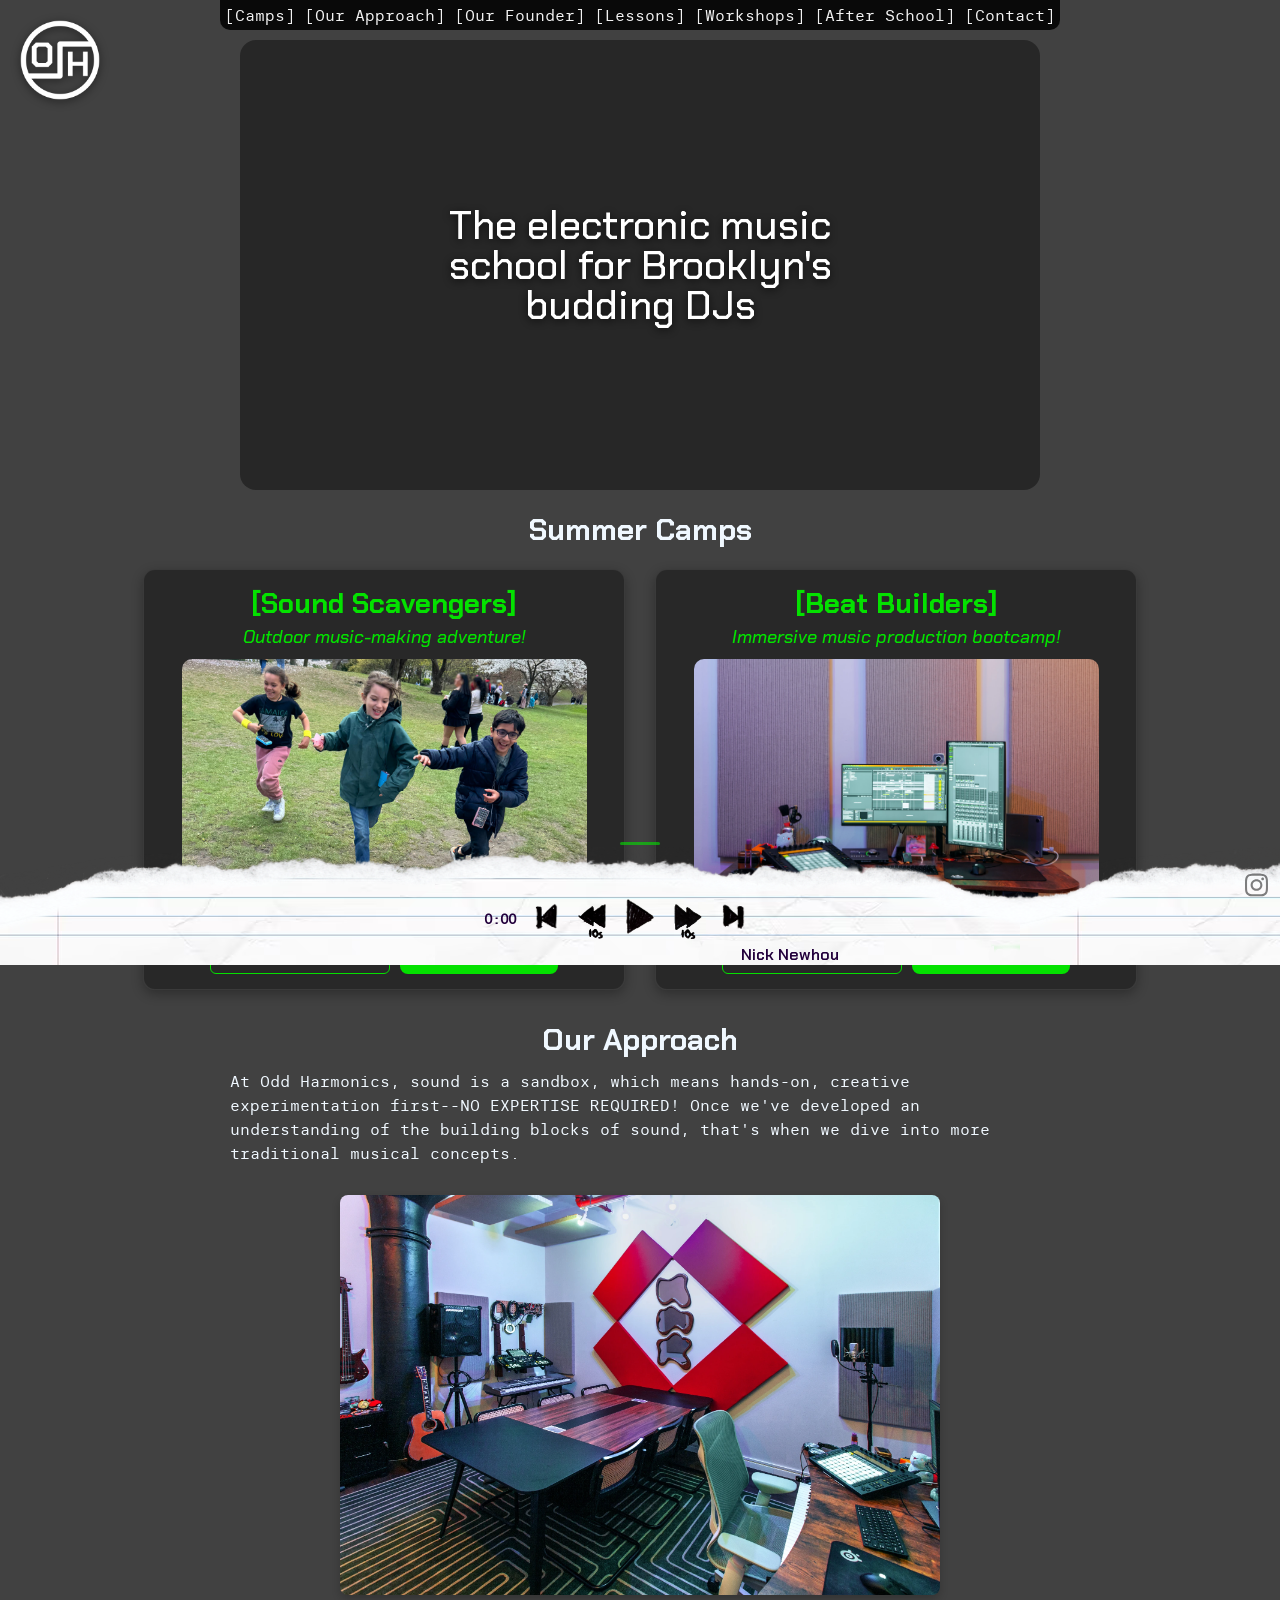
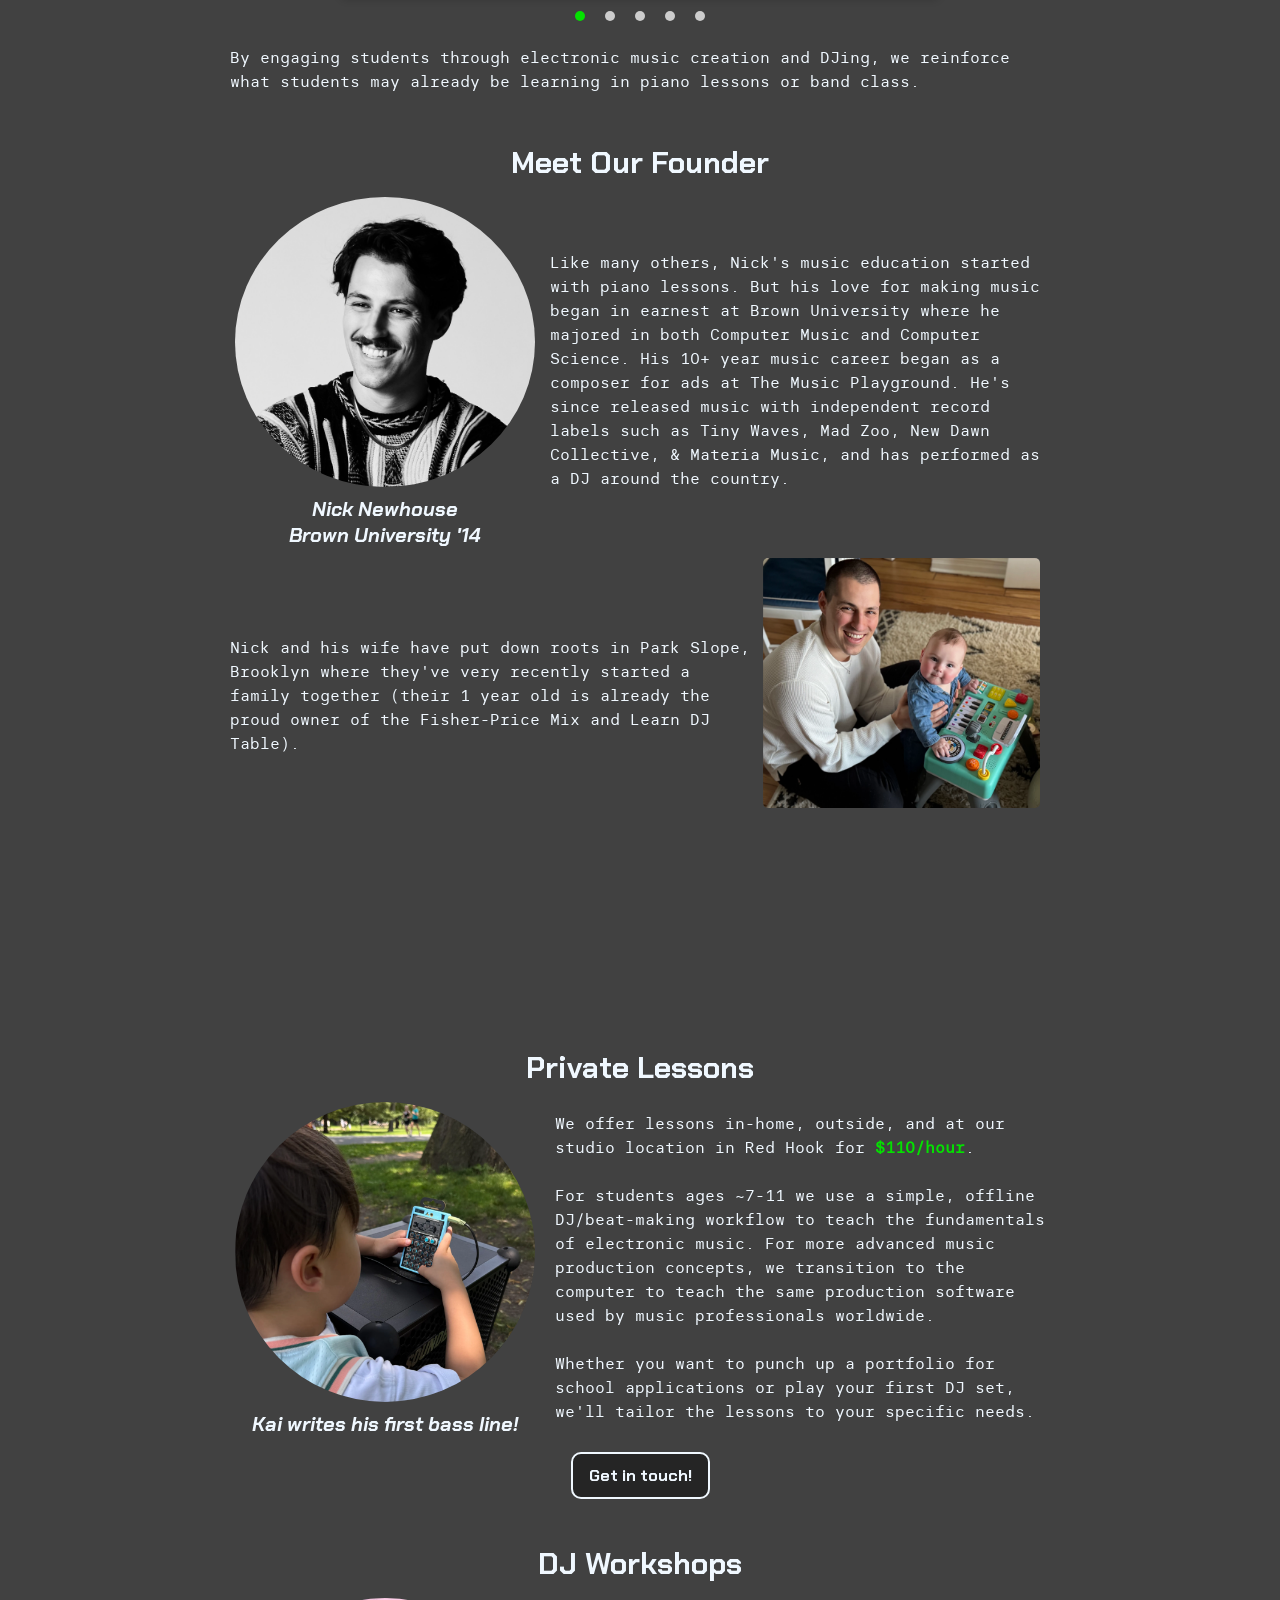
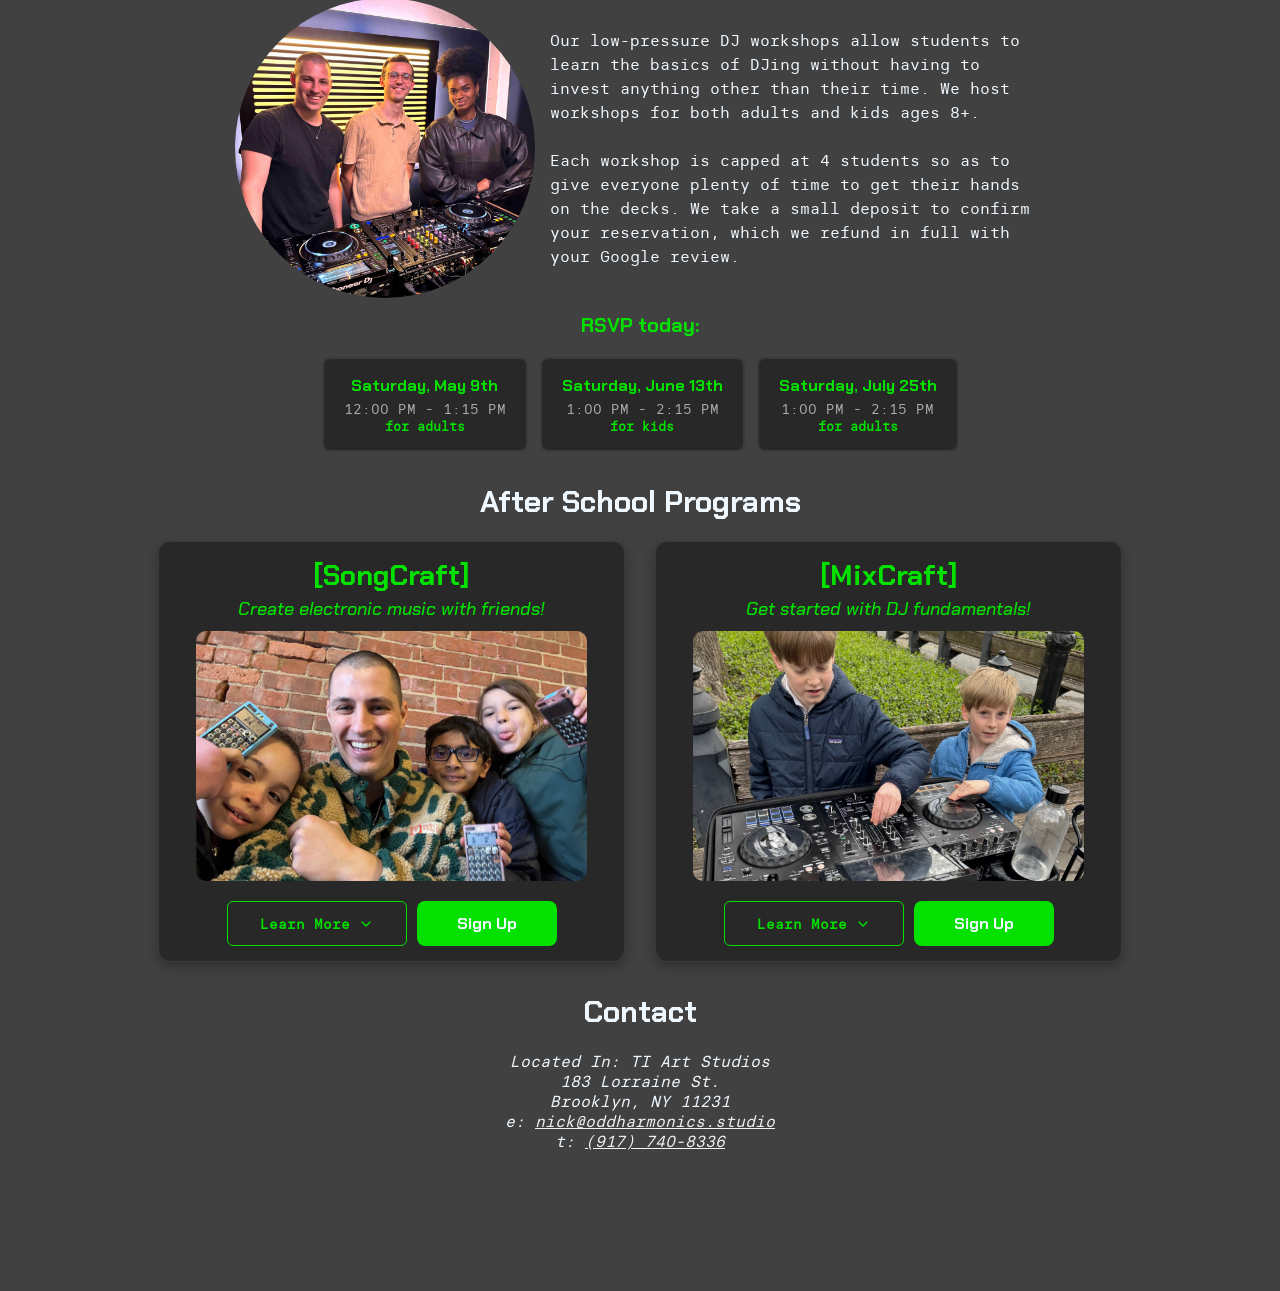
==== commit a7529c0a: "update website with new workshop dates" ====
--- a/index.html
+++ b/index.html
@@ -353,20 +353,20 @@
                     </div>
                     <p style="margin-top: 10px; margin-bottom: 10px; font-weight: bold; font-size: 20px; color: var(--primary-color); text-align: center; font-family: var(--headers-font-family);">RSVP today:</p>
                     <div class="workshop-date-buttons">
-                        <!-- <button class="workshop-date-btn full" disabled>
-                            <div class="workshop-date-main">Saturday, January 24</div>
-                            <div class="workshop-time">2:00 PM - 3:15 PM</div>
-                            <div class="workshop-status">FULL</div>
-                        </button> -->
-                        <button class="workshop-date-btn full" disabled>
-                            <div class="workshop-date-main">Saturday, March 14</div>
-                            <div class="workshop-time">2:00 PM - 3:15 PM</div>
-                            <div class="workshop-status">FULL</div>
-                        </button>
-                        <a href="https://app.noto.nyc/forms/b78640e8-98a1-4315-8835-6a6f5ab87727" target="_blank" class="workshop-date-btn">
-                            <div class="workshop-date-main">Saturday, April 11</div>
-                            <div class="workshop-time">2:00 PM - 3:15 PM</div>
+                        <a href="https://app.noto.nyc/forms/90456cda-1abc-4add-903c-f8f669f7247f" target="_blank" class="workshop-date-btn">
+                            <div class="workshop-date-main">Saturday, May 9th</div>
+                            <div class="workshop-time">12:00 PM - 1:15 PM</div>
+                            <div class="workshop-audience">for adults</div>
+                        </a>
+                        <a href="https://app.noto.nyc/forms/b2330671-f9d1-473e-b14f-4f80ca3a8c9e" target="_blank" class="workshop-date-btn">
+                            <div class="workshop-date-main">Saturday, June 13th</div>
+                            <div class="workshop-time">1:00 PM - 2:15 PM</div>
                             <div class="workshop-audience">for kids</div>
+                        </a>
+                        <a href="https://app.noto.nyc/forms/69cf5e72-8b40-46de-89a7-655ca0e427ec" target="_blank" class="workshop-date-btn">
+                            <div class="workshop-date-main">Saturday, July 25th</div>
+                            <div class="workshop-time">1:00 PM - 2:15 PM</div>
+                            <div class="workshop-audience">for adults</div>
                         </a>
                     </div>
                 </div>
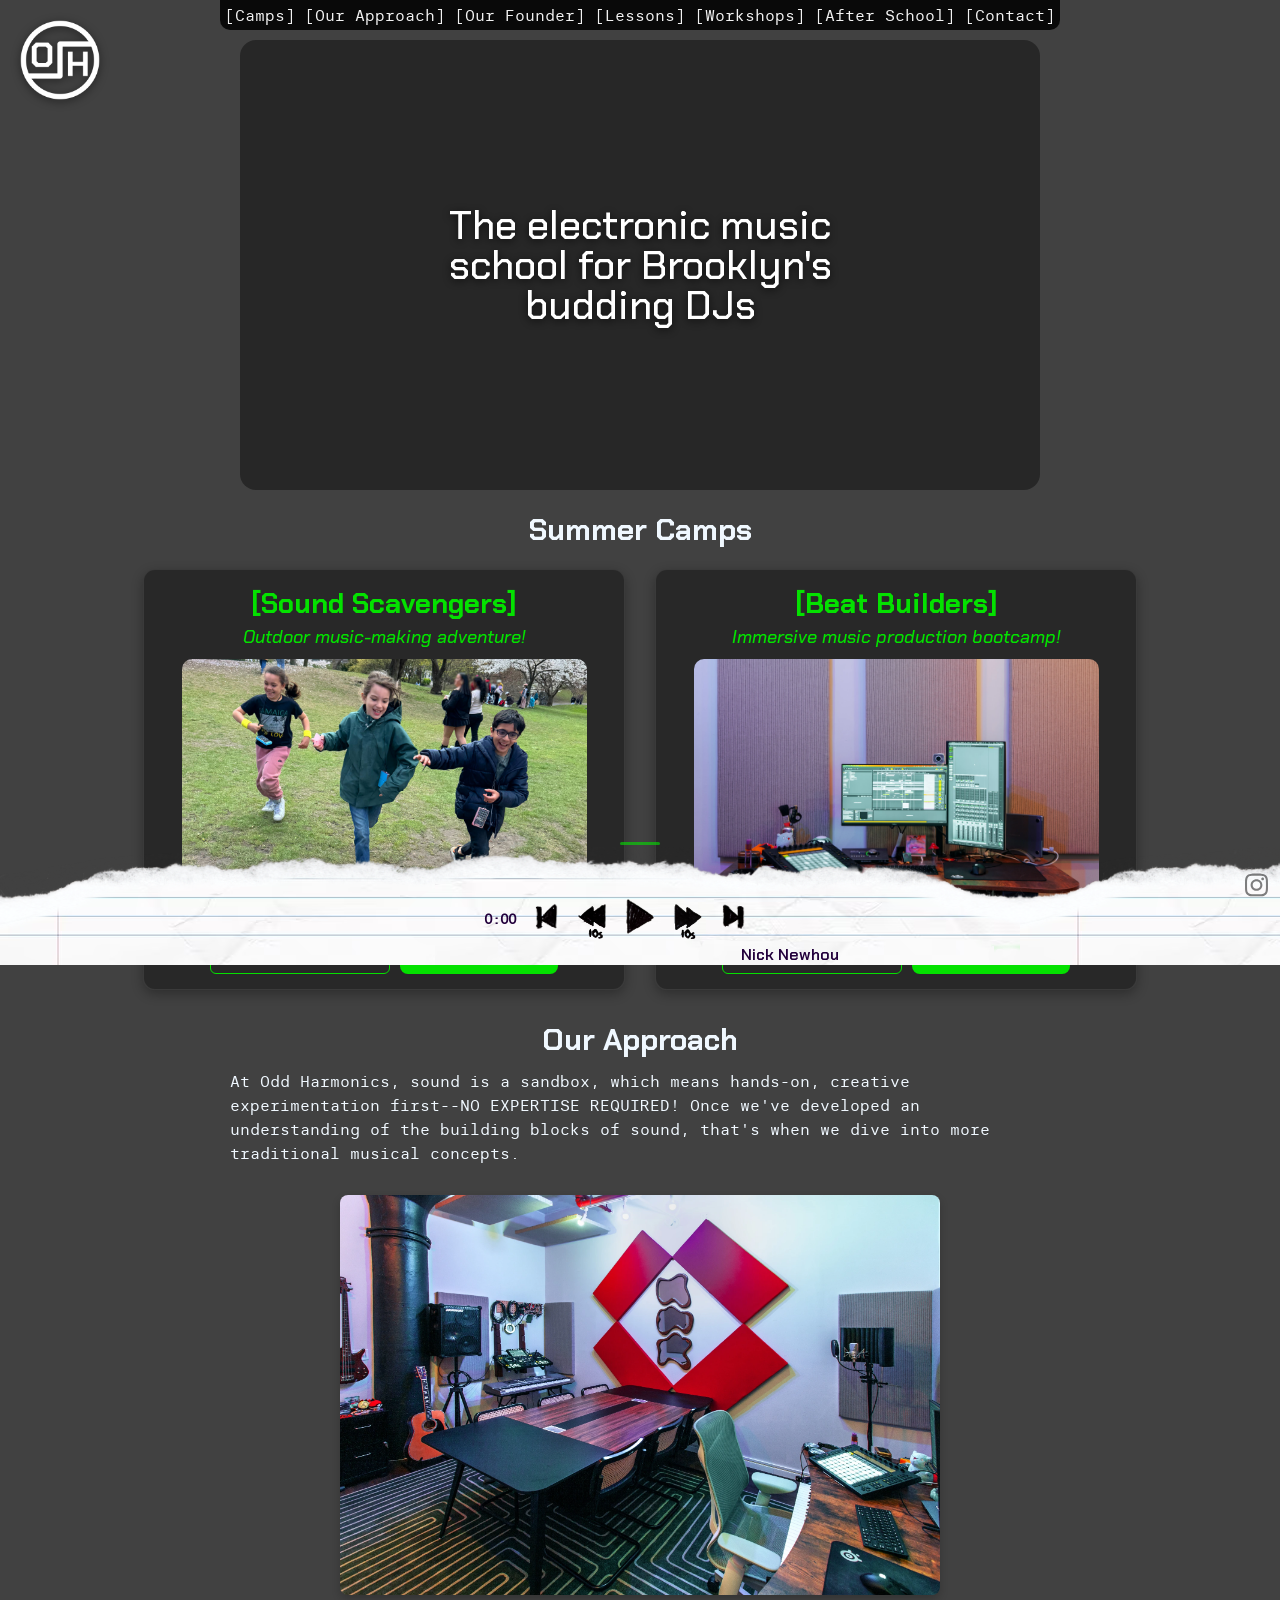
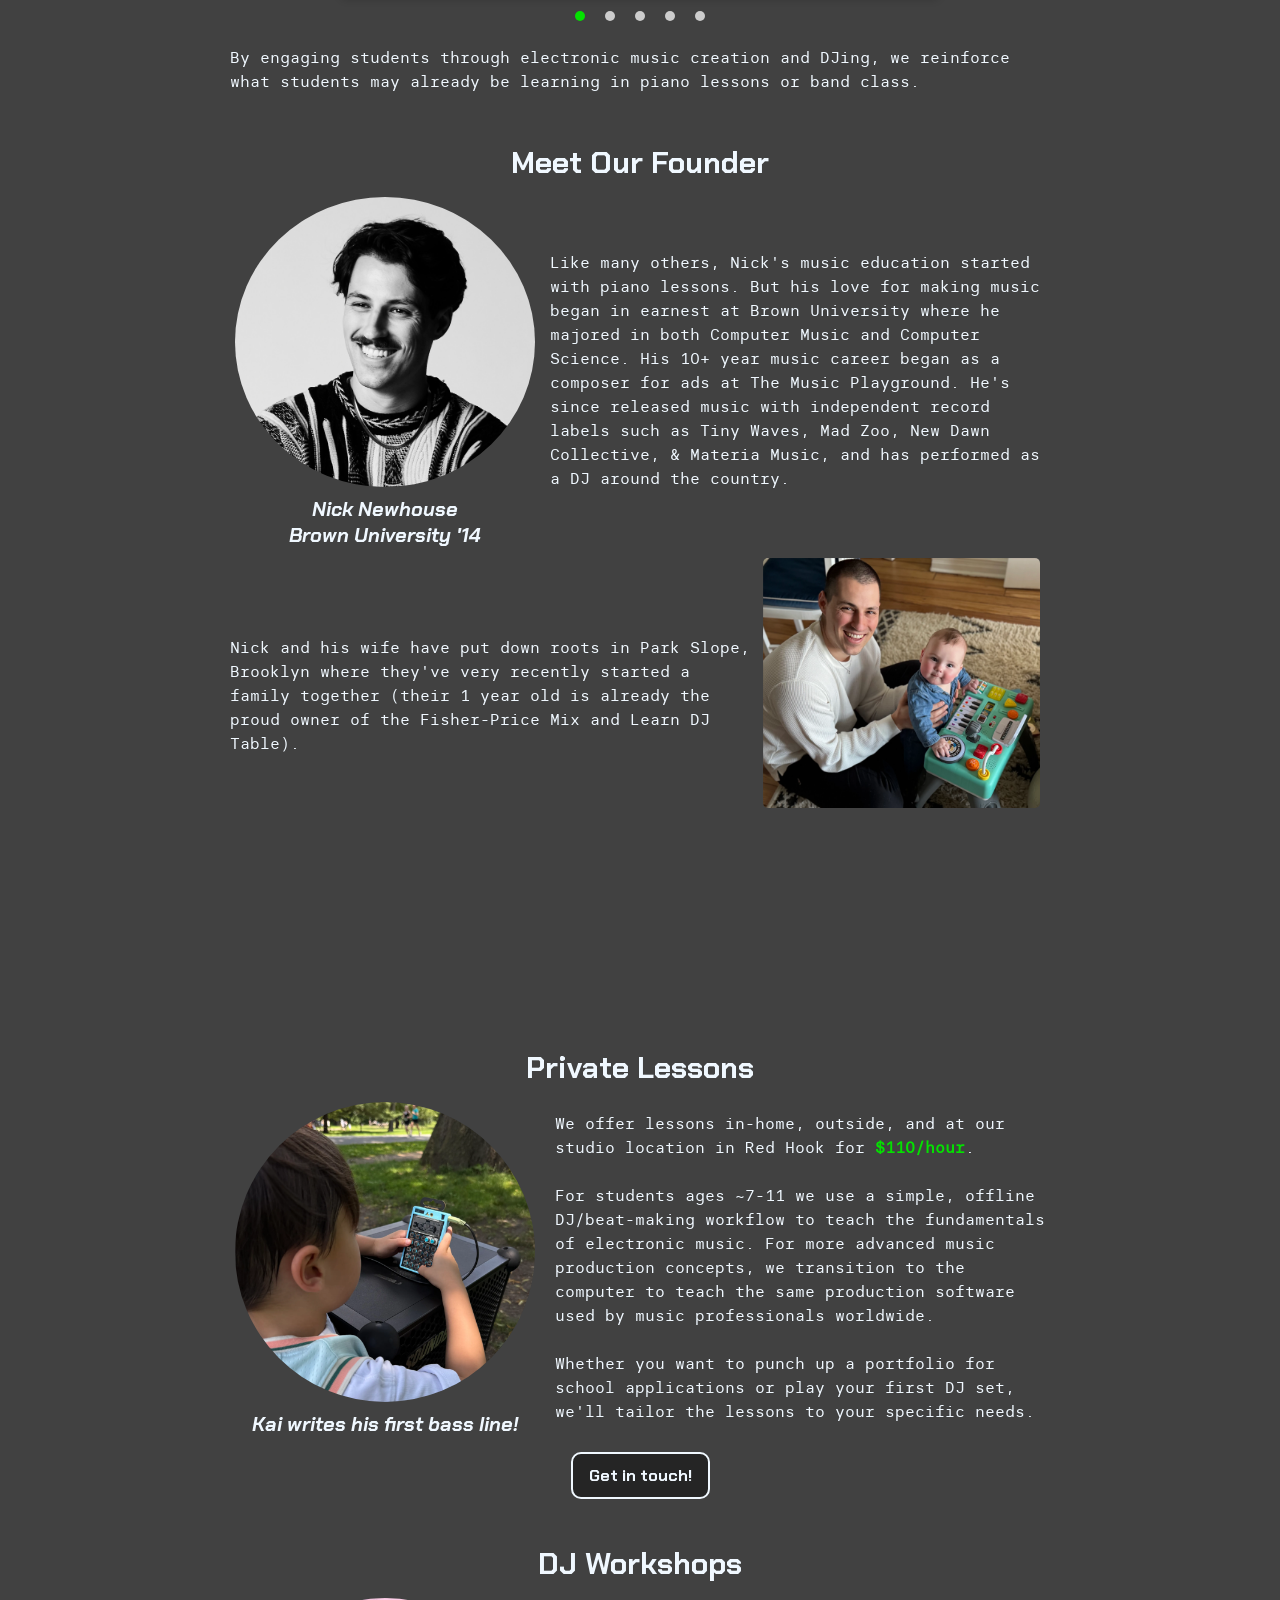
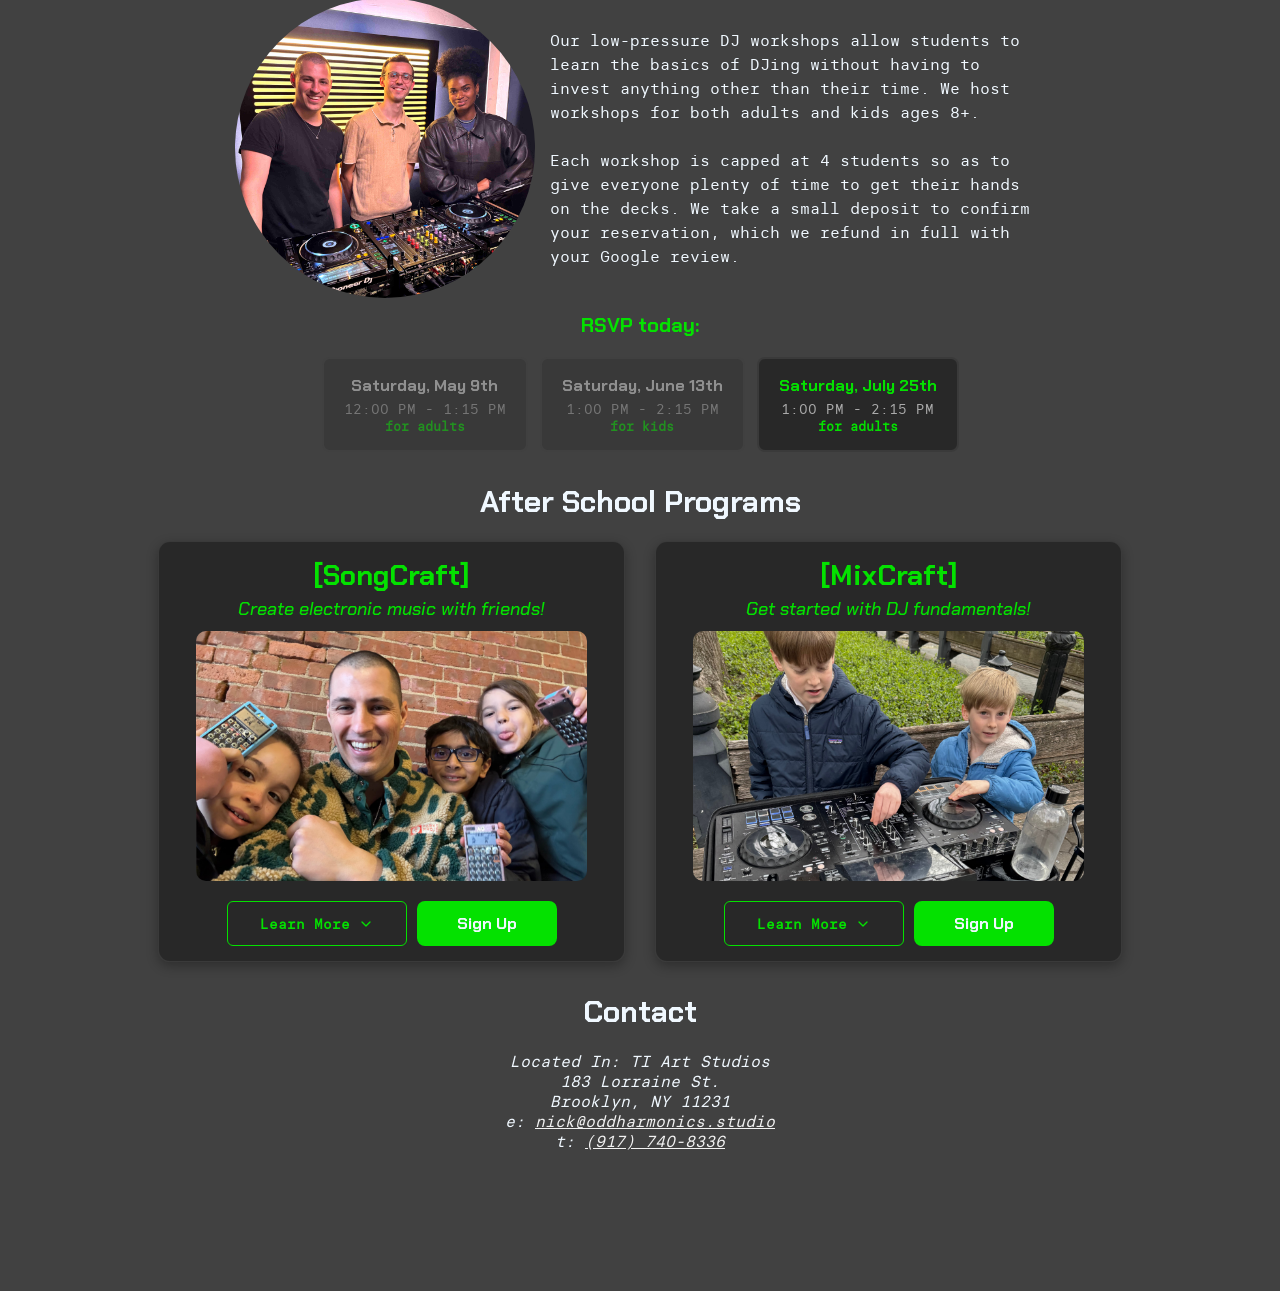
==== commit d0308691: "update workshop form link and gray out old dates" ====
--- a/index.html
+++ b/index.html
@@ -353,17 +353,17 @@
                     </div>
                     <p style="margin-top: 10px; margin-bottom: 10px; font-weight: bold; font-size: 20px; color: var(--primary-color); text-align: center; font-family: var(--headers-font-family);">RSVP today:</p>
                     <div class="workshop-date-buttons">
-                        <a href="https://app.noto.nyc/forms/90456cda-1abc-4add-903c-f8f669f7247f" target="_blank" class="workshop-date-btn">
+                        <a href="https://app.noto.nyc/forms/90456cda-1abc-4add-903c-f8f669f7247f" target="_blank" class="workshop-date-btn full">
                             <div class="workshop-date-main">Saturday, May 9th</div>
                             <div class="workshop-time">12:00 PM - 1:15 PM</div>
                             <div class="workshop-audience">for adults</div>
                         </a>
-                        <a href="https://app.noto.nyc/forms/b2330671-f9d1-473e-b14f-4f80ca3a8c9e" target="_blank" class="workshop-date-btn">
+                        <a href="https://app.noto.nyc/forms/b2330671-f9d1-473e-b14f-4f80ca3a8c9e" target="_blank" class="workshop-date-btn full">
                             <div class="workshop-date-main">Saturday, June 13th</div>
                             <div class="workshop-time">1:00 PM - 2:15 PM</div>
                             <div class="workshop-audience">for kids</div>
                         </a>
-                        <a href="https://app.noto.nyc/forms/69cf5e72-8b40-46de-89a7-655ca0e427ec" target="_blank" class="workshop-date-btn">
+                        <a href="https://app.withnoto.com/forms/b4f66fa1-a44d-4906-86fc-2aa5577902fd" target="_blank" class="workshop-date-btn">
                             <div class="workshop-date-main">Saturday, July 25th</div>
                             <div class="workshop-time">1:00 PM - 2:15 PM</div>
                             <div class="workshop-audience">for adults</div>
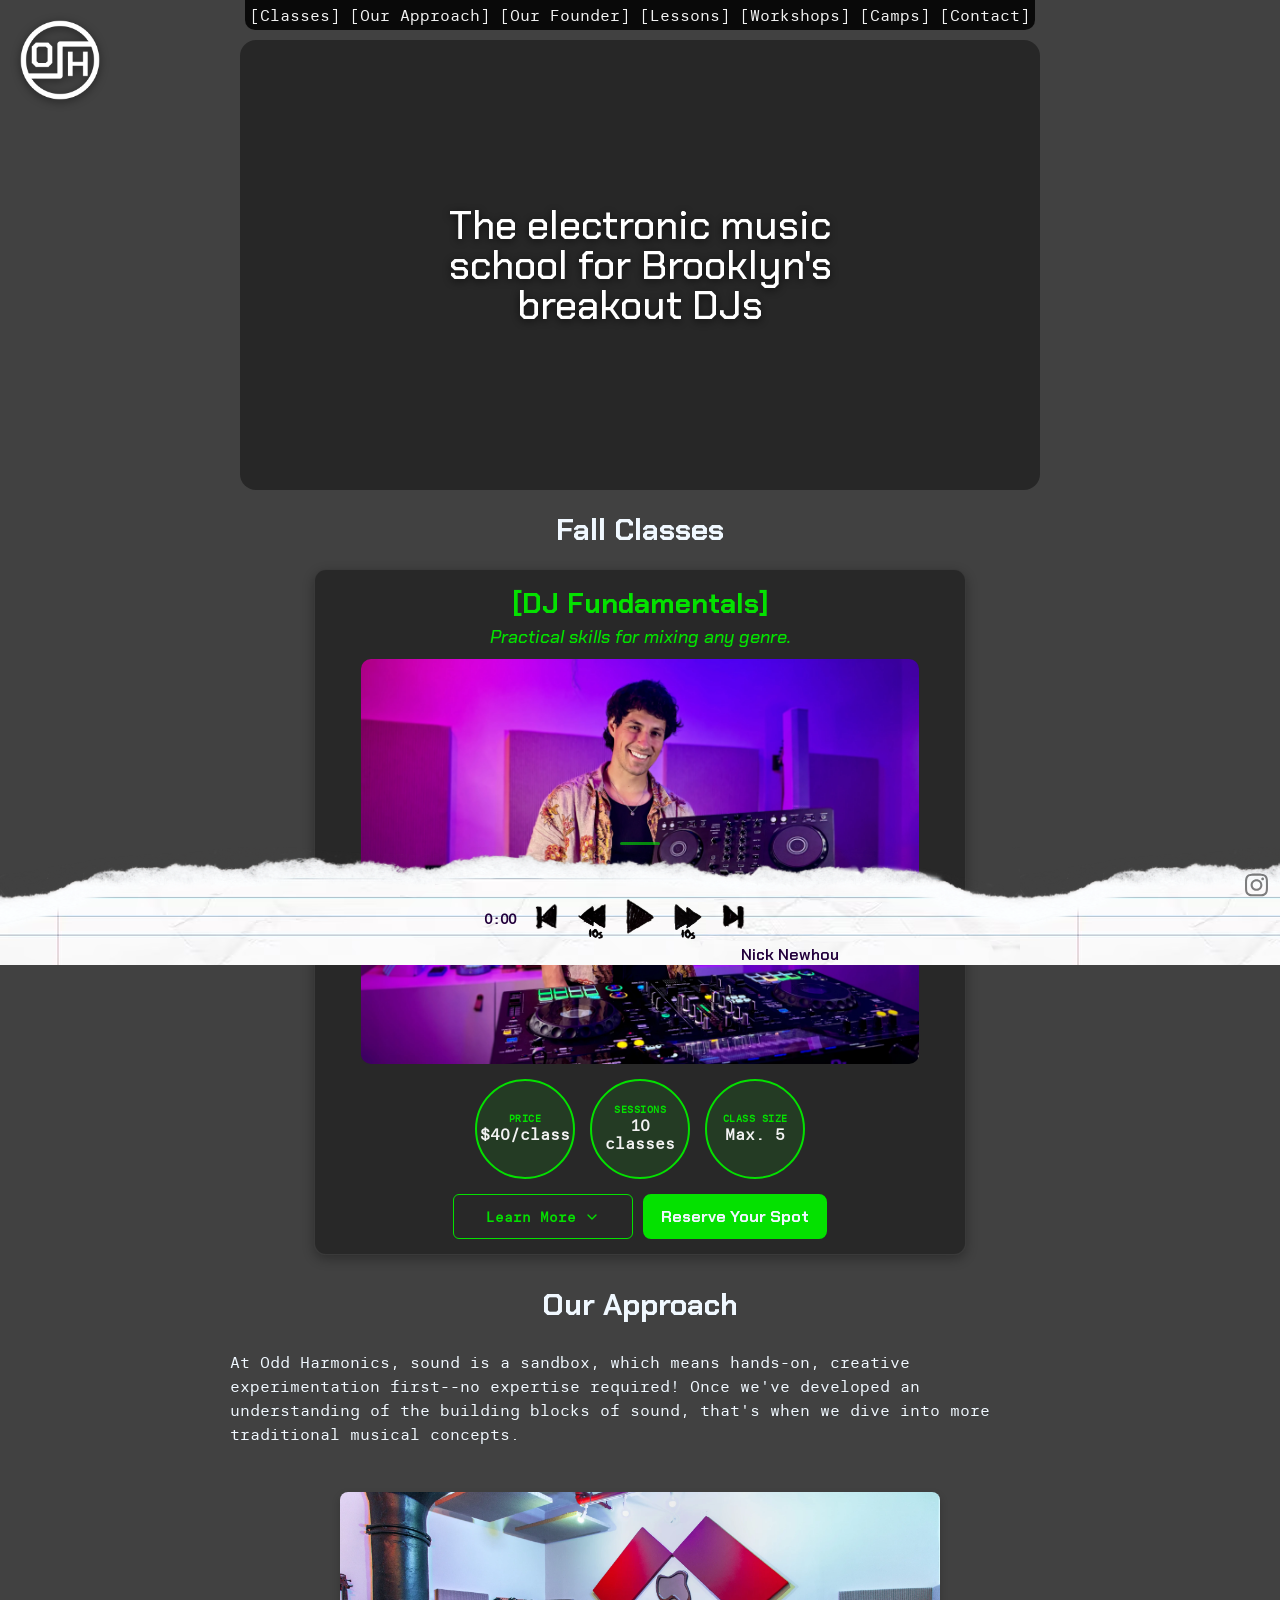
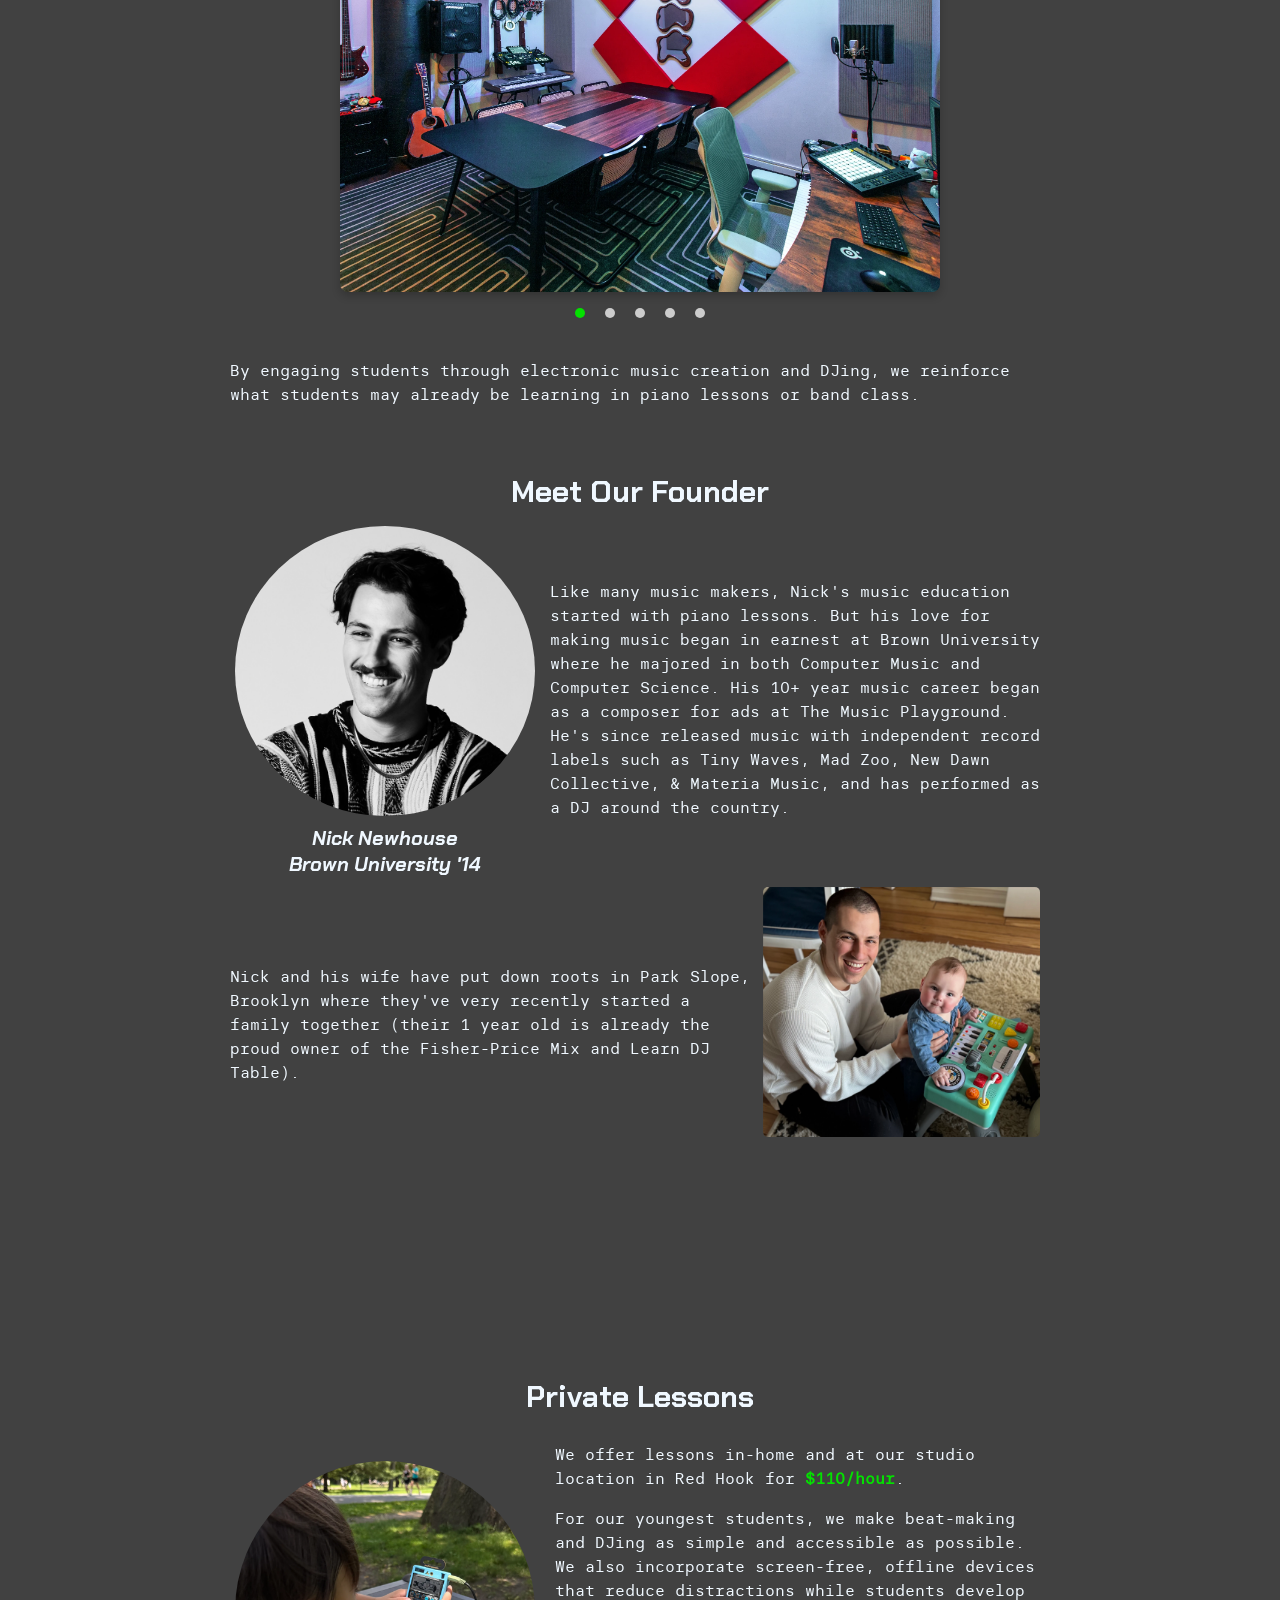
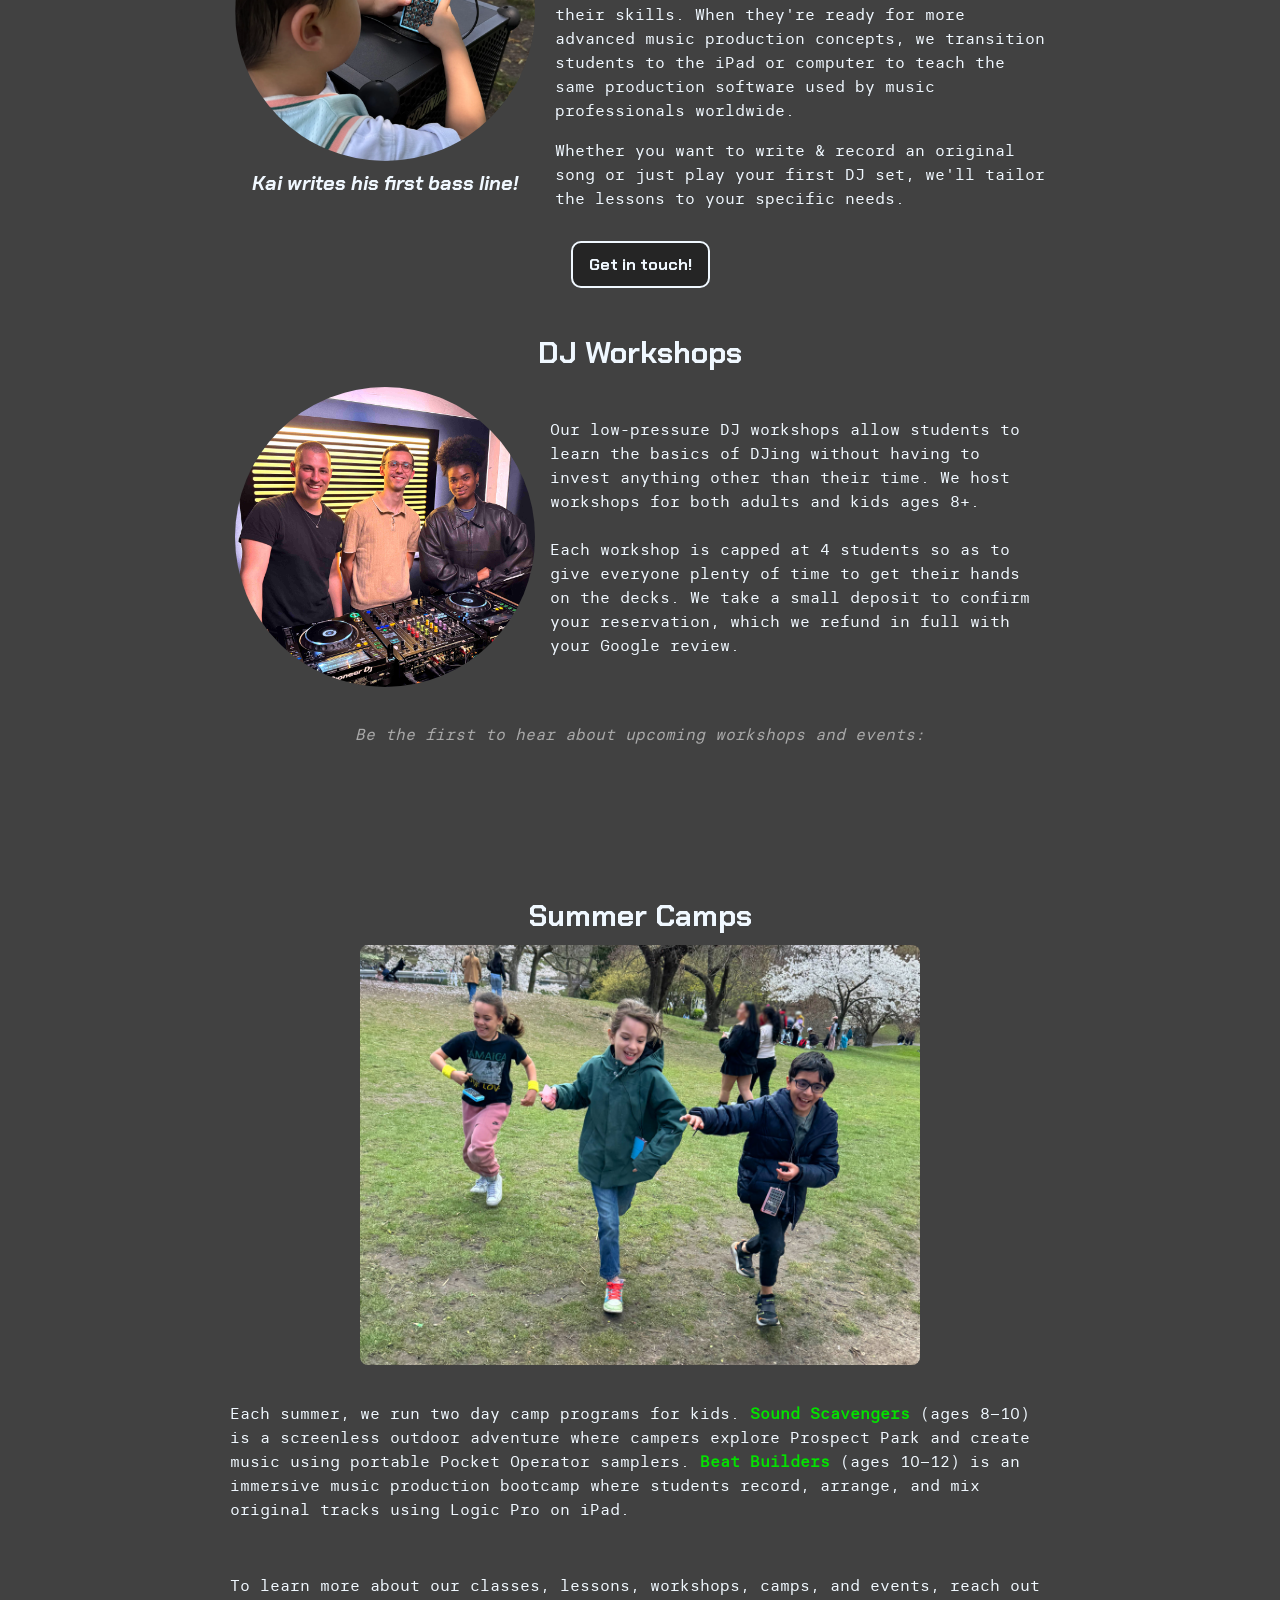
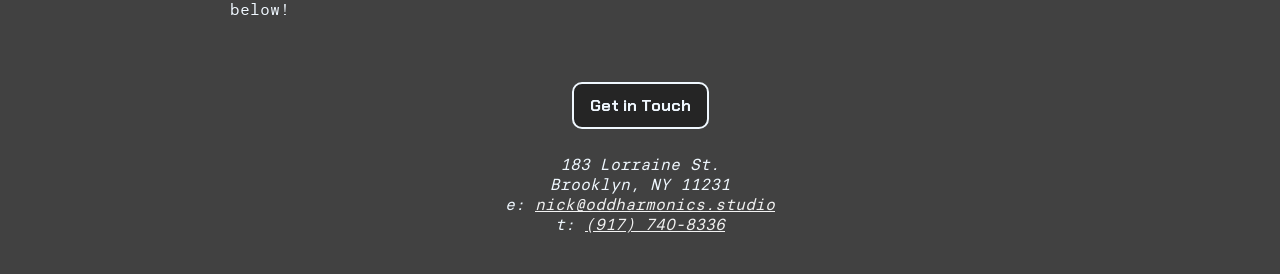
==== commit c94aa21c: "overhaul website for fall 26 calendar, include Noto forms instead of modal" ====
--- a/index.html
+++ b/index.html
@@ -38,12 +38,12 @@
     <nav>
         <div class="menu-toggle" onclick="toggleMenu()">☰</div>
         <div class="nav-links">
-            <a onclick="toggleMenu();" href="#camp">[Camps]</a>
+            <a onclick="toggleMenu();" href="#dj-classes">[Classes]</a>
             <a onclick="toggleMenu();" href="#approach">[Our Approach]</a>
             <a onclick="toggleMenu();" href="#founder">[Our Founder]</a>
             <a onclick="toggleMenu();" href="#lessons">[Lessons]</a>
             <a onclick="toggleMenu();" href="#workshops">[Workshops]</a>
-            <a onclick="toggleMenu();" href="#after-school-programs">[After School]</a>
+            <a onclick="toggleMenu();" href="#camp">[Camps]</a>
             <a onClick="toggleMenu();" href="#contact">[Contact]</a>
         </div>
     </nav> 
@@ -60,7 +60,7 @@
                 </video>
                 <div class="video-overlay-dark"></div>
                 <div class="hero-content-overlay">
-                    <h1>The electronic music school for Brooklyn's budding DJs</h1>
+                    <h1>The electronic music school for Brooklyn's breakout DJs</h1>
                 </div>
             </div>
         </header>
@@ -68,180 +68,80 @@
         <!--Main Content Area-->
         <main id="content">
 
-            <section id="camp">
-                <h2>Summer Camps</h2>
+            <section id="dj-classes">
+                <h2>Fall Classes</h2>
 
                 <div class="fall-programs-container">
-                    <!-- Sound Scavengers Camp Card -->
-                    <div class="program-card">
+                    <!-- DJ Fundamentals Card -->
+                    <div class="program-card" style="max-width: 620px;">
                         <div class="program-header">
-                            <h3 class="program-title">[Sound Scavengers]</h3>
-                        </div>
-                        <h3 class="program-subtitle">Outdoor music-making adventure!</h3>
-                        
-                        <img class="program-image" src="./images/running_photo.jpeg" alt="Sound Scavengers summer camp">
-                        
+                            <h3 class="program-title">[DJ Fundamentals]</h3>
+                        </div>
+                        <h3 class="program-subtitle">Practical skills for mixing any genre.</h3>
+
+                        <img class="program-image" src="./images/dj_class_photo.webp" alt="DJ class at Odd Harmonics" style="height: auto; object-fit: unset;">
+
+                        <div class="program-quick-info">
+                            <div class="info-circle">
+                                <div class="info-label">Price</div>
+                                <div class="info-value">$40/class</div>
+                            </div>
+                            <div class="info-circle">
+                                <div class="info-label">Sessions</div>
+                                <div class="info-value">10 classes</div>
+                            </div>
+                            <div class="info-circle">
+                                <div class="info-label">Class Size</div>
+                                <div class="info-value">Max. 5</div>
+                            </div>
+                        </div>
+
                         <!-- Condensed action buttons -->
-                        <div class="program-actions-condensed">
-                            <button type="button" class="learn-more-btn" onclick="toggleProgramDetails('soundscavengers')">
+                        <div class="program-actions-condensed" style="margin-top: 0;">
+                            <button type="button" class="learn-more-btn" onclick="toggleProgramDetails('djfundamentals')">
                                 <span>Learn More</span>
-                                <svg class="chevron-icon" id="soundscavengers-chevron" width="16" height="16" viewBox="0 0 24 24" fill="none" stroke="currentColor" stroke-width="2" stroke-linecap="round" stroke-linejoin="round">
+                                <svg class="chevron-icon" id="djfundamentals-chevron" width="16" height="16" viewBox="0 0 24 24" fill="none" stroke="currentColor" stroke-width="2" stroke-linecap="round" stroke-linejoin="round">
                                     <polyline points="6,9 12,15 18,9"></polyline>
                                 </svg>
                             </button>
-                            <a href="https://calendar.google.com/appointments/schedules/AcZssZ2uDcyRZMrwDUspf0jjIuUadf4Gmi8J3cSHie0p_v9JakI_7BwLqVD2S_LxCQ2nSXwaikgwYFPQ" target="_blank" class="schedule-call-btn">
-                                Schedule a Call
+                            <a href="https://app.withnoto.com/forms/e4d5e9cc-5f80-42ce-bb94-0859281f7640" target="_blank" class="schedule-call-btn">
+                                Reserve Your Spot
                             </a>
                         </div>
-                        
+
                         <!-- Expandable details content -->
-                        <div class="program-details-content" id="soundscavengers-details">
+                        <div class="program-details-content" id="djfundamentals-details">
                             <div class="program-content">
                                 <div class="program-description">
-                                    <!-- Quick info circles -->
-                                    <div class="program-quick-info">
-                                        <div class="info-circle">
-                                            <div class="info-label">Price</div>
-                                            <div class="info-value">$550/week</div>
-                                        </div>
-                                        <div class="info-circle">
-                                            <div class="info-label">Ages</div>
-                                            <div class="info-value">8-11 years</div>
-                                        </div>
-                                        <div class="info-circle">
-                                            <div class="info-label">Hours</div>
-                                            <div class="info-value">8:30AM-3:30PM</div>
-                                        </div>
-                                    </div>
-                                    <div style="margin-top: 20px; text-align: center; display: flex; gap: 12px; justify-content: center; flex-wrap: wrap;">
-                                        <a href="assets/Sound Scavengers Day 1 Schedule 2026.pdf" target="_blank"style="display: inline-block; padding: 10px 20px; background-color: var(--primary-color); color: var(--white-color); text-decoration: none; border-radius: 6px; font-weight: bold; transition: all 0.2s ease;">
-                                            View Schedule
-                                        </a>
-                                    </div>
-                                    <p style="margin-top: 20px; margin-bottom: 0px;">
-                                        Our Sound Scavengers day camp introduces kids to the world of electronic music without the use of smartphones, tablets, or computers. 
-                                        We spend each day exploring Prospect Park, engaging with our surroundings and nurturing a curiosity for sound. 
-                                        <br>
-                                        <br>
-                                        Throughout the week, we work together to find, record, and program sounds with the help of super portable Pocket Operator samplers & sequencers.
+                                    <p style="margin-top: 0px; margin-bottom: 0px;">
+                                        Over 10 sessions, you'll learn the skills you need to create clean, confident mixes. We'll cover beatmatching, EQ, loops, effects, set building, mixing in key, stems, and more. We break down every concept using simple, concrete examples for you to practice on club standard hardware. Our small class size ensures that you'll get plenty of individualized coaching. The only prerequisite is a love of music. We'll handle everything else so you can start DJing properly.
                                     </p>
-                                    
+
                                     <div class="camp-weeks">
-                                        <h4 style="color: var(--primary-color); text-align: center; font-size: 20px; margin-bottom: 15px;">Enroll Today:</h4>
-                                        <div class="camp-week-buttons">
-                                            <a href="https://app.noto.nyc/forms/aa0dcdd3-6be1-453e-9be2-b5baee867a82" target="_blank" class="camp-week-btn">
-                                                <div class="week-label">Week 1</div>
-                                                <div class="week-date">June 15-19</div>
+                                        <h4 style="color: var(--primary-color); text-align: center; font-size: 20px; margin-bottom: 15px;">Fall Class Schedule:</h4>
+                                        <div class="camp-week-buttons" style="grid-template-columns: repeat(2, 1fr);">
+                                            <a href="https://app.withnoto.com/forms/e4d5e9cc-5f80-42ce-bb94-0859281f7640" target="_blank" class="camp-week-btn">
+                                                <div class="week-label">Saturdays</div>
+                                                <div class="week-date">2:30 PM - 3:30 PM</div>
                                             </a>
-                                            <a href="https://app.noto.nyc/forms/cff77e11-fd25-4791-bc59-556eeec1c12a" target="_blank" class="camp-week-btn">
-                                                <div class="week-label">Week 2</div>
-                                                <div class="week-date">June 22-26</div>
-                                            </a>
-                                            <a href="https://app.noto.nyc/forms/75c61342-0996-4780-93e3-9e32552d7aa5" target="_blank" class="camp-week-btn">
-                                                <div class="week-label">Week 3*</div>
-                                                <div class="week-date">June 29-July 2</div>
-                                            </a>
-                                            <a href="https://app.noto.nyc/forms/7a392968-63dd-4603-a701-fe7d8be4b86d" target="_blank" class="camp-week-btn">
-                                                <div class="week-label">Week 4</div>
-                                                <div class="week-date">July 6-10</div>
-                                            </a>
-                                            <a href="https://app.noto.nyc/forms/f57b34be-013f-4ec1-8c76-93965e352a35" target="_blank" class="camp-week-btn">
-                                                <div class="week-label">Week 5</div>
-                                                <div class="week-date">July 20-24</div>
-                                            </a>
-                                            <a href="https://app.noto.nyc/forms/2466011e-7c3a-4aca-b2cf-5d0189c61e91" target="_blank" class="camp-week-btn">
-                                                <div class="week-label">Week 6</div>
-                                                <div class="week-date">July 27-31</div>
-                                            </a>
-
-                                        </div>
-                                        <p style="font-size: 14px; margin-top: 15px; color: var(--text-muted);">
-                                            *4-day camp week (no camp July 3rd).
-                                        </p>
-                                    </div>
-                                </div>
-                            </div>
-                        </div>
-                    </div>
-
-                    <!-- Beat Builders Bootcamp Card -->
-                    <div class="program-card">
-                        <div class="program-header">
-                            <h3 class="program-title">[Beat Builders]</h3>
-                        </div>
-                        <h3 class="program-subtitle">Immersive music production bootcamp!</h3>
-                        
-                        <img class="program-image" src="./images/odd_harmonics_studio_4.webp" alt="Beat Builders Bootcamp">
-                        
-                        <!-- Condensed action buttons -->
-                        <div class="program-actions-condensed">
-                            <button type="button" class="learn-more-btn" onclick="toggleProgramDetails('beatbuilders')">
-                                <span>Learn More</span>
-                                <svg class="chevron-icon" id="beatbuilders-chevron" width="16" height="16" viewBox="0 0 24 24" fill="none" stroke="currentColor" stroke-width="2" stroke-linecap="round" stroke-linejoin="round">
-                                    <polyline points="6,9 12,15 18,9"></polyline>
-                                </svg>
-                            </button>
-                            <a href="https://calendar.google.com/appointments/schedules/AcZssZ2uDcyRZMrwDUspf0jjIuUadf4Gmi8J3cSHie0p_v9JakI_7BwLqVD2S_LxCQ2nSXwaikgwYFPQ" target="_blank" class="schedule-call-btn">
-                                Schedule a Call
-                            </a>
-                        </div>
-                        
-                        <!-- Expandable details content -->
-                        <div class="program-details-content" id="beatbuilders-details">
-                            <div class="program-content">
-                                <div class="program-description">
-                                    <!-- Quick info circles -->
-                                    <div class="program-quick-info">
-                                        <div class="info-circle">
-                                            <div class="info-label">Price</div>
-                                            <div class="info-value">$750/week</div>
-                                        </div>
-                                        <div class="info-circle">
-                                            <div class="info-label">Ages</div>
-                                            <div class="info-value">10-14 years</div>
-                                        </div>
-                                        <div class="info-circle">
-                                            <div class="info-label">Hours</div>
-                                            <div class="info-value">8:30AM-4PM</div>
-                                        </div>
-                                    </div>
-                                    <div style="margin-top: 20px; text-align: center; display: flex; gap: 12px; justify-content: center; flex-wrap: wrap;">
-                                        <a href="assets/Beat Builders Day 1 Schedule 2026.pdf" target="_blank" style="display: inline-block; padding: 10px 20px; background-color: var(--primary-color); color: var(--white-color); text-decoration: none; border-radius: 6px; font-weight: bold; transition: all 0.2s ease;">
-                                            View Schedule
-                                        </a>                                        
-                                    </div>
-                                    <p style="margin-top: 20px; margin-bottom: 0px;">
-                                        In this immersive songwriting camp, we transform our iPads into full-fledged recording studios using Logic Pro, Garageband's powerful "big brother".
-                                        <br>
-                                        <br>
-                                        Over the course of the week, we cover a range of concepts such as rhythm & groove, synthesis, sampling, automation, song arrangement, mixing, as well as introductory music theory. 
-                                    </p>
-                                    
-                                    <div class="camp-weeks">
-                                        <h4 style="color: var(--primary-color); text-align: center; font-size: 20px; margin-bottom: 15px;">Enroll Today:</h4>
-                                        <div class="camp-week-buttons beat-builders-weeks">
-                                            <a href="https://app.noto.nyc/forms/1a28e2b5-70ca-4a91-861a-cb0f867ef96d" target="_blank" class="camp-week-btn">
-                                                <div class="week-label">Week 1</div>
-                                                <div class="week-date">August 3-7</div>
-                                            </a>
-                                            <a href="https://app.noto.nyc/forms/35fbd34e-d5d9-47a7-aee5-59cc4e01ec11" target="_blank" class="camp-week-btn">
-                                                <div class="week-label">Week 2</div>
-                                                <div class="week-date">August 10-14</div>
+                                            <a href="https://app.withnoto.com/forms/e4d5e9cc-5f80-42ce-bb94-0859281f7640" target="_blank" class="camp-week-btn">
+                                                <div class="week-label">Thursdays</div>
+                                                <div class="week-date">6:45 PM - 7:45 PM</div>
                                             </a>
                                         </div>
                                     </div>
                                 </div>
                             </div>
                         </div>
-                    </div>  
-                </div>              
+                    </div>
+                </div>
             </section>
 
             <section id="approach">
                 <h2>Our Approach</h2>
                 <div class="about-nick">
                     <p>
-                        At Odd Harmonics, sound is a sandbox, which means hands-on, creative experimentation first--NO EXPERTISE REQUIRED! Once we've developed an understanding of the building blocks of sound, 
+                        At Odd Harmonics, sound is a sandbox, which means hands-on, creative experimentation first--no expertise required! Once we've developed an understanding of the building blocks of sound, 
                         that's when we dive into more traditional musical concepts.
                     </p>
                     <div class="carousel-container">
@@ -289,7 +189,7 @@
                         </figure>
                         <br>
                         <p class="about-column">
-                            Like many others, Nick's music education started with piano lessons. 
+                            Like many music makers, Nick's music education started with piano lessons. 
                             But his love for making music began in earnest at Brown University where he majored in both Computer Music and Computer Science. 
                             His 10+ year music career began as a composer for ads at The Music Playground.
                             He's since released music with independent record labels such as Tiny Waves, Mad Zoo, New Dawn Collective, & Materia Music, and has performed as a DJ around the country.
@@ -319,21 +219,13 @@
                             <img class="circular-pic" src="./images/kai_bass.webp" alt="Sound scavenger Kai programs a bass line">
                             <figcaption>Kai writes his first bass line!</figcaption>
                         </figure>
-                        <p>
-                            We offer lessons in-home, outside, and at our studio location in Red Hook for <strong style="color: var(--primary-color)">$110/hour</strong>.  
-                        <br>
-                        <br>
-                            For students ages ~7-11 we use a simple, offline DJ/beat-making workflow to teach the fundamentals
-                            of electronic music.
-                            For more advanced music production concepts, we transition to the computer to teach 
-                            the same production software used by music professionals worldwide.
-                        <br>
-                        <br>
-                            Whether you want to punch up a portfolio for school applications or play your first DJ set,
-                            we'll tailor the lessons to your specific needs.
-                        </p>
-                    </div>
-                    <button class="button get-in-touch" onclick="openModal('lessons')">Get in touch!</button>
+                        <div>
+                            <p>We offer lessons in-home and at our studio location in Red Hook for <strong style="color: var(--primary-color)">$110/hour</strong>.</p>
+                            <p>For our youngest students, we make beat-making and DJing as simple and accessible as possible. We also incorporate screen-free, offline devices that reduce distractions while students develop their skills. When they're ready for more advanced music production concepts, we transition students to the iPad or computer to teach the same production software used by music professionals worldwide.</p>
+                            <p>Whether you want to write & record an original song or just play your first DJ set, we'll tailor the lessons to your specific needs.</p>
+                        </div>
+                    </div>
+                    <a href="https://app.withnoto.com/forms/a547d757-2280-464f-afa2-e86f2174645e" target="_blank" class="button get-in-touch">Get in touch!</a>
                 </div>
             </section>
 
@@ -351,321 +243,35 @@
                             plenty of time to get their hands on the decks. We take a small deposit to confirm your reservation, which we refund in full with your Google review.
                         </p>
                     </div>
-                    <p style="margin-top: 10px; margin-bottom: 10px; font-weight: bold; font-size: 20px; color: var(--primary-color); text-align: center; font-family: var(--headers-font-family);">RSVP today:</p>
-                    <div class="workshop-date-buttons">
-                        <a href="https://app.noto.nyc/forms/90456cda-1abc-4add-903c-f8f669f7247f" target="_blank" class="workshop-date-btn full">
-                            <div class="workshop-date-main">Saturday, May 9th</div>
-                            <div class="workshop-time">12:00 PM - 1:15 PM</div>
-                            <div class="workshop-audience">for adults</div>
-                        </a>
-                        <a href="https://app.noto.nyc/forms/b2330671-f9d1-473e-b14f-4f80ca3a8c9e" target="_blank" class="workshop-date-btn full">
-                            <div class="workshop-date-main">Saturday, June 13th</div>
-                            <div class="workshop-time">1:00 PM - 2:15 PM</div>
-                            <div class="workshop-audience">for kids</div>
-                        </a>
-                        <a href="https://app.withnoto.com/forms/b4f66fa1-a44d-4906-86fc-2aa5577902fd" target="_blank" class="workshop-date-btn">
-                            <div class="workshop-date-main">Saturday, July 25th</div>
-                            <div class="workshop-time">1:00 PM - 2:15 PM</div>
-                            <div class="workshop-audience">for adults</div>
-                        </a>
-                    </div>
-                </div>
-            </section>
-
-            <section id="after-school-programs">
-                <h2>After School Programs</h2>
-
-                <div class="fall-programs-container">
-                    <!-- SongCraft Program Card -->
-                    <div class="program-card">
-                        <div class="program-header">
-                            <h3 class="program-title">[SongCraft]</h3>
-                        </div>
-                        <h3 class="program-subtitle">Create electronic music with friends!</h3>
-                        
-                        <img class="program-image" src="./images/group_photo_under_bridge.jpeg" alt="featuring the Pocket Operators">
-                        
-                        <!-- Condensed action buttons -->
-                        <div class="program-actions-condensed">
-                            <button type="button" class="learn-more-btn" onclick="toggleProgramDetails('songcraft')">
-                                <span>Learn More</span>
-                                <svg class="chevron-icon" id="songcraft-chevron" width="16" height="16" viewBox="0 0 24 24" fill="none" stroke="currentColor" stroke-width="2" stroke-linecap="round" stroke-linejoin="round">
-                                    <polyline points="6,9 12,15 18,9"></polyline>
-                                </svg>
-                            </button>
-                            <button type="button" class="sign-up-btn" onclick="openModal('afterschool')">Sign Up</button>
-                        </div>
-                        
-                        <!-- Expandable details content -->
-                        <div class="program-details-content" id="songcraft-details">
-                            <div class="program-content">
-                                <div class="program-description">
-                                    <ul class="program-list">
-                                        <li>Make electronic beats, starting Day 1!</li>
-                                        <li>Record drums, basses, robot voices, & more</li>
-                                        <li>Program simple, <strong style="color: var(--primary-color)">offline</strong> devices</li>
-                                    </ul>
-                                    <!-- Quick info circles -->
-                                    <div class="program-quick-info">
-                                        <div class="info-circle">
-                                            <div class="info-label">Price</div>
-                                            <div class="info-value">$48 per class</div>
-                                        </div>
-                                        <div class="info-circle">
-                                            <div class="info-label">Ages</div>
-                                            <div class="info-value">Grades 2-5</div>
-                                        </div>
-                                        <div class="info-circle">
-                                            <div class="info-label">Class Size</div>
-                                            <div class="info-value">Max. 4</div>
-                                        </div>
-                                    </div>
-                                    <div class="program-details">
-                                        <div class="detail-item">
-                                            <strong>Final Project:</strong> 
-                                            <br>
-                                            An original song featuring all students' work
-                                        </div>
-                                    </div>
-                                    <div class="program-actions">
-                                        <button type="button" class="flyer-button share-btn" onclick="shareFlyer('SongCraft', 'assets/OH_SongCraft_Flyer_Fall_25_web.webp')">
-                                            <svg class="button-icon" width="16" height="16" viewBox="0 0 24 24" fill="none" stroke="currentColor" stroke-width="2" stroke-linecap="round" stroke-linejoin="round">
-                                            <path d="M4 12v8a2 2 0 0 0 2 2h12a2 2 0 0 0 2-2v-8"/>
-                                            <polyline points="16,6 12,2 8,6"/>
-                                            <line x1="12" y1="2" x2="12" y2="15"/>
-                                        </svg>
-                                        Share
-                                        </button>
-                                    </div>
-                                </div>
-                            </div>
-                        </div>
-                    </div>
-                    
-                    <!-- MixCraft Program Card -->
-                    <div class="program-card">
-                        <div class="program-header">
-                            <h3 class="program-title">[MixCraft]</h3>
-                        </div>
-                        <h3 class="program-subtitle">Get started with DJ fundamentals!</h3>
-                        
-                        <img class="program-image" src="./images/rose_DJs.jpeg" alt="Hands on DJ decks with the Rose brothers ">
-                        
-                        <!-- Condensed action buttons -->
-                        <div class="program-actions-condensed">
-                            <button type="button" class="learn-more-btn" onclick="toggleProgramDetails('mixcraft')">
-                                <span>Learn More</span>
-                                <svg class="chevron-icon" id="mixcraft-chevron" width="16" height="16" viewBox="0 0 24 24" fill="none" stroke="currentColor" stroke-width="2" stroke-linecap="round" stroke-linejoin="round">
-                                    <polyline points="6,9 12,15 18,9"></polyline>
-                                </svg>
-                            </button>
-                            <button type="button" class="sign-up-btn" onclick="openModal('afterschool')">Sign Up</button>
-                        </div>
-                        
-                        <!-- Expandable details content -->
-                        <div class="program-details-content" id="mixcraft-details">
-                            <div class="program-content">
-                                <div class="program-description">
-                                    <ul class="program-list">
-                                        <li>Master how to mix between songs</li>
-                                        <li>Learn all about different genres of music</li>
-                                        <li>DJ a dance party for family & friends!</li>
-                                    </ul>
-                                    <!-- Quick info circles -->
-                                    <div class="program-quick-info">
-                                        <div class="info-circle">
-                                            <div class="info-label">Price</div>
-                                            <div class="info-value">$48 per class</div>
-                                        </div>
-                                        <div class="info-circle">
-                                            <div class="info-label">Ages</div>
-                                            <div class="info-value">Grades 2-5</div>
-                                        </div>
-                                        <div class="info-circle">
-                                            <div class="info-label">Class Size</div>
-                                            <div class="info-value">Max. 4</div>
-                                        </div>
-                                    </div>
-                                    <div class="program-details">
-                                        <div class="detail-item">
-                                            <strong>Final Project:</strong> 
-                                            <br>
-                                            DJ showcase for family & friends
-                                        </div>
-                                    </div>
-                                    <div class="program-actions">
-                                        <button type="button" class="flyer-button share-btn" onclick="shareFlyer('MixCraft', 'assets/OH_MixCraft_Flyer_Fall_25_web.webp')">
-                                            <svg class="button-icon" width="16" height="16" viewBox="0 0 24 24" fill="none" stroke="currentColor" stroke-width="2" stroke-linecap="round" stroke-linejoin="round">
-                                            <path d="M4 12v8a2 2 0 0 0 2 2h12a2 2 0 0 0 2-2v-8"/>
-                                            <polyline points="16,6 12,2 8,6"/>
-                                            <line x1="12" y1="2" x2="12" y2="15"/>
-                                        </svg>
-                                        Share
-                                        </button>
-                                    </div>
-                                </div>
-                            </div>
-                        </div>
-                    </div>  
-                </div>              
-            </section>
-            
+                    <p style="text-align: center; color: var(--text-light); font-style: italic; margin-top: 30px; margin-bottom: -30px;">Be the first to hear about upcoming workshops and events:</p>
+                    <iframe id="noto-embed" class="skip-lazy" data-skip-lazy src="https://app.withnoto.com/forms/71eb23b3-3ba2-4eab-a127-242d620331ab?theme=dark" loading="lazy" frameborder="0" onmousewheel="" width="100%" height="200" style="width: 100%; min-width: 320px; border: none; margin: 0px auto; display: block;"></iframe>
+                </div>
+            </section>
+
+            <section id="camp">
+                <h2 style="margin-top: -50px;">Summer Camps</h2>
+                <div class="about-nick">
+                    <img src="./images/running_photo.jpeg" alt="Sound Scavengers campers exploring Prospect Park" style="width: 100%; max-width: 560px; border-radius: 8px; display: block; margin: 0 auto 20px;">
+                    <p>
+                        Each summer, we run two day camp programs for kids. <strong style="color: var(--primary-color)">Sound Scavengers</strong> (ages 8–10) is a screenless outdoor adventure where campers explore Prospect Park and create music using portable Pocket Operator samplers. <strong style="color: var(--primary-color)">Beat Builders</strong> (ages 10–12) is an immersive music production bootcamp where students record, arrange, and mix original tracks using Logic Pro on iPad.
+                    </p>
+                    <br>
+                    <p>To learn more about our classes, lessons, workshops, camps, and events, reach out below!</p>
+                </div>
+            </section>
+
             <section id="contact">
-                <h2>Contact</h2>
-                <address class="address">
-                    Located In: TI Art Studios <br>
-                    183 Lorraine St. <br>
-                    Brooklyn, NY 11231 <br>
-                    e: <a href="mailto:nick@oddharmonics.studio">nick@oddharmonics.studio</a><br>
-                    t: <a href="tel:+19177408336">(917) 740-8336</a>
-                </address>
-            </section>
-
-            <div class="modal-overlay" id="contactModal">
-                <div class="modal">
-                    <div class="modal-header">
-                        <h2 class="modal-title" id="modalTitle">Get in Touch</h2>
-                        <button class="close-btn" onclick="closeModal()">&times;</button>
-                    </div>
-                    
-                    <div class="modal-content">
-                        <div class="alert success" id="successAlert"></div>
-                        <div class="alert error" id="errorAlert"></div>
-                        
-                        <form id="unifiedContactForm">
-                            <!-- Basic Information -->
-                            <div class="form-row">
-                                <div class="form-group">
-                                    <label for="fullName">Your Name *</label>
-                                    <input type="text" id="fullName" name="fullName" required>
-                                </div>
-                                <div class="form-group">
-                                    <label for="email">Email Address *</label>
-                                    <input type="email" id="email" name="email" required>
-                                </div>
-                            </div>
-
-                            <div class="form-row">
-                                <div class="form-group">
-                                    <label for="zipCode">Zip Code *</label>
-                                    <input type="text" id="zipCode" name="zipCode" maxlength="5" required>
-                                </div>
-                            </div>
-
-                            <!-- Interest Selection -->
-                            <div class="interest-section">
-                                <h3>I'm interested in: *</h3>
-                                <div class="interest-options">
-                                    <div class="interest-option">
-                                        <input type="checkbox" id="intLessons" name="interests" value="lessons">
-                                        <label for="intLessons">Private Lessons</label>
-                                    </div>
-                                    <div class="interest-option">
-                                        <input type="checkbox" id="intAfterSchool" name="interests" value="afterschool">
-                                        <label for="intAfterSchool">After School Programs</label>
-                                    </div>
-
-                                </div>
-                            </div>
-
-                            <!-- Lessons Section -->
-                            <div class="conditional-section" id="lessonsSection">
-                                <h4 style="color: var(--primary-color); margin: 0 0 15px 0;">Private Lessons</h4>
-                                <div class="form-group">
-                                    <label for="lessonsFor">Lessons are for: *</label>
-                                    <select id="lessonsFor" name="lessonsFor" data-required>
-                                        <option value="">Select an option</option>
-                                        <option value="self">Myself</option>
-                                        <option value="child">My Child</option>
-                                    </select>
-                                </div>
-                                <div id="lessonsChildInfo" style="display: none;">
-                                    <div class="form-row">
-                                        <div class="form-group">
-                                            <label for="lessonsStudentName">Student Name *</label>
-                                            <input type="text" id="lessonsStudentName" name="lessonsStudentName">
-                                        </div>
-                                        <div class="form-group">
-                                            <label for="lessonsStudentAge">Student Age *</label>
-                                            <input type="number" id="lessonsStudentAge" name="lessonsStudentAge" min="1" max="99">
-                                        </div>
-                                    </div>
-                                </div>
-                                <div class="form-group" style="margin-top: 15px;">
-                                    <label for="lessonsSchedule">Preferred days/times for lessons</label>
-                                    <textarea id="lessonsSchedule" name="lessonsSchedule" 
-                                        placeholder="e.g., Weekday afternoons after 4pm, Saturday mornings, flexible schedule, etc."
-                                        style="width: 100%; height: 80px; padding: 12px; border: 1px solid var(--border); border-radius: 6px; background-color: var(--input-bg); color: var(--text); font-size: 16px; box-sizing: border-box; resize: vertical; font-family: inherit;"></textarea>
-                                </div>
-                            </div>
-
-                            <!-- After School Section -->
-                            <div class="conditional-section" id="afterSchoolSection">
-                                <h4 style="color: var(--primary-color); margin: 0 0 15px 0;">After School Programs</h4>
-                                <p style="margin: 0 0 15px 0; color: var(--text-light); font-size: 14px;">
-                                    Select a program:
-                                </p>
-                                <div class="program-selection">
-                                    <div class="interest-option">
-                                        <input type="checkbox" id="mixcraft" name="afterSchoolPrograms" value="mixcraft">
-                                        <label for="mixcraft">MixCraft (Learn to DJ)</label>
-                                    </div>
-                                    <div class="interest-option">
-                                        <input type="checkbox" id="songcraft" name="afterSchoolPrograms" value="songcraft">
-                                        <label for="songcraft">SongCraft (Make Beats)</label>
-                                    </div>
-                                </div>
-                                <div class="form-row" style="margin-top: 20px;">
-                                    <div class="form-group">
-                                        <label for="childName">Student's Name *</label>
-                                        <input type="text" id="childName" name="childName" data-required>
-                                    </div>
-                                    <div class="form-group">
-                                        <label for="childAge">Student's Age *</label>
-                                        <input type="number" id="childAge" name="childAge" min="1" max="99" data-required>
-                                    </div>
-                                </div>
-                                <div class="form-group" style="margin-top: 15px;">
-                                    <label for="afterSchoolSchedule">Which days are best for you?</label>
-                                    <textarea id="afterSchoolSchedule" name="afterSchoolSchedule" 
-                                        placeholder="e.g., Mondays and Wednesdays, any weekday, etc."
-                                        style="width: 100%; height: 80px; padding: 12px; border: 1px solid var(--border); border-radius: 6px; background-color: var(--input-bg); color: var(--text); font-size: 16px; box-sizing: border-box; resize: vertical; font-family: inherit;"></textarea>
-                                </div>
-                            </div>
-                            <div style="margin-top: 15px;" class="form-group">
-                                <label for="hearAbout">How did you hear about us?</label>
-                                <select id="hearAbout" name="hearAbout">
-                                    <option value="">Select an option</option>
-                                    <option value="google">Google Search</option>
-                                    <option value="instagram">Instagram</option>
-                                    <option value="facebook">Facebook</option>
-                                    <option value="friend">Friend/Word of Mouth</option>
-                                    <option value="flyer">Flyer</option>
-                                    <option value="other">Other</option>
-                                </select>
-                            </div>
-
-                            <!-- Newsletter Signup -->
-                            <div class="checkbox-group">
-                                <input type="checkbox" id="newsletter" name="newsletter" checked>
-                                <label for="newsletter">Sign me up to hear about upcoming workshops and events</label>
-                            </div>
-
-                            <button type="submit" class="submit-btn">Submit</button>
-                        </form>
-                    </div>
-                </div>
-            </div>
-
-            
-                            </div>
-
-<br>
-            <br>
-            <br>
-            <br>
-            <br>
-        </main></main>
+                <div class="about-nick" style="align-items: center; text-align: center;">
+                    <a href="https://app.withnoto.com/forms/a547d757-2280-464f-afa2-e86f2174645e" target="_blank" class="button get-in-touch">Get in Touch</a>
+                    <address class="address" style="width: max-content; margin: 0 auto;">
+                        183 Lorraine St.<br>Brooklyn, NY 11231<br>
+                        <span style="white-space: nowrap;">e: <a href="mailto:nick@oddharmonics.studio">nick@oddharmonics.studio</a></span><br>
+                        <span style="white-space: nowrap;">t: <a href="tel:+19177408336">(917) 740-8336</a></span>
+                    </address>
+                </div>
+            </section>
+
+        </main>
 
         <video playsinline autoplay muted loop class="bg-video">
             <source src="images/looping_smoke_waveformed.mp4" type="video/mp4">
@@ -715,6 +321,7 @@
         </footer>
 
     <script src="js/site.js"></script>
+    <script>!function(){function e(n){try{if("iframe"!==n.data.source)return;if("resize"===n.data.type&&n.data.height)t.style.height=n.data.height+80+"px";else if("redirect"===n.data.type&&n.data.url&&/^https?:\/\//i.test(n.data.url))window.location.href=n.data.url}catch(e){console.error("Error handling message:",e)}}var t;document.addEventListener("DOMContentLoaded",function(){t=document.getElementById("noto-embed"),window.addEventListener("message",e)})}();</script>
 
 </body>
 </html>
--- a/css/style.css
+++ b/css/style.css
@@ -128,7 +128,7 @@
 
 p {
     line-height: 24px;
-    margin: 0;
+    /* margin: 0; */
     font-family: var(--body-font-family);
 }
 
@@ -1670,7 +1670,7 @@
 
     .get-in-touch {
         margin-top: 15px;
-        margin-bottom: 0px;
+        margin-bottom: 15px;
     }
 
     .video-wrapper {
@@ -2355,381 +2355,6 @@
     user-select: none;
 }
 
-/* Modal Styles */
-.modal-overlay {
-    position: fixed;
-    top: 0;
-    left: 0;
-    width: 100%;
-    height: 100%;
-    background: rgba(0, 0, 0, 0.8);
-    backdrop-filter: blur(4px);
-    z-index: 1000;
-    opacity: 0;
-    visibility: hidden;
-    transition: all 0.6s ease;
-    display: flex;
-    align-items: center;
-    justify-content: center;
-}
-
-.modal-overlay.active {
-    opacity: 1;
-    visibility: visible;
-}
-
-.modal {
-    background: var(--card-bg);
-    border-radius: 12px;
-    width: 90%;
-    max-width: 600px;
-    max-height: 90vh;
-    overflow-y: auto;
-    border: 1px solid var(--border);
-    box-shadow: 0 10px 30px rgba(0, 0, 0, 0.5);
-    transform: scale(0.9) translateY(20px);
-    transition: all 0.6s ease;
-    position: relative;
-    scrollbar-width: thin;
-    scrollbar-color: transparent transparent;
-}
-
-/* .modal.select-open {
-    transform: none;
-} */
-
-.modal:hover {
-    scrollbar-color: rgba(4, 225, 0, 0.6) rgba(4, 225, 0, 0.1);
-}
-
-.modal::-webkit-scrollbar {
-    width: 8px;
-}
-
-.modal::-webkit-scrollbar-track {
-    background: transparent;
-    border-radius: 4px;
-    margin: 12px 0;
-}
-
-.modal::-webkit-scrollbar-thumb {
-    background: transparent;
-    border-radius: 4px;
-    transition: background 0.3s ease;
-}
-
-.modal:hover::-webkit-scrollbar-thumb {
-    background: rgba(4, 225, 0, 0.6);
-}
-
-.modal::-webkit-scrollbar-thumb:hover {
-    background: var(--primary-color);
-}
-
-.modal-overlay.active .modal {
-    transform: scale(1) translateY(0);
-}
-
-.modal-header {
-    padding: 20px 20px 0;
-    display: flex;
-    justify-content: space-between;
-    align-items: center;
-    border-bottom: 1px solid var(--border);
-    margin-bottom: 20px;
-}
-
-.modal-title {
-    font-family: var(--headers-font-family);
-    font-size: 24px;
-    color: var(--primary-color);
-    margin: 0;
-}
-
-.close-btn {
-    background: none;
-    border: none;
-    font-size: 24px;
-    color: var(--text-light);
-    cursor: pointer;
-    padding: 5px;
-    transition: color 0.2s ease;
-}
-
-.close-btn:hover {
-    color: var(--primary-color);
-}
-
-.modal-content {
-    padding: 0 20px 20px;
-}
-
-.form-row {
-    display: flex;
-}
-
-.form-row .form-group {
-    flex: 1;
-}
-
-label {
-    display: block;
-    margin-bottom: 6px;
-    color: var(--text);
-    font-weight: 500;
-    font-size: 14px;
-}
-
-input[type="text"],
-input[type="email"],
-input[type="number"],
-select {
-    width: 100%;
-    padding: 9px;
-    border: 1px solid var(--border);
-    border-radius: 6px;
-    background-color: var(--input-bg);
-    color: var(--text);
-    font-size: 16px;
-    box-sizing: border-box;
-    transition: border-color 0.2s ease;
-}
-
-input:focus,
-select:focus {
-    border-color: var(--primary-color);
-    outline: none;
-    box-shadow: 0 0 0 2px var(--primary-light);
-}
-
-textarea:focus {
-    border-color: var(--primary-color);
-    outline: none;
-    box-shadow: 0 0 0 2px var(--primary-light);
-}
-
-select {
-    cursor: pointer;
-    /* position: relative; */
-    z-index: 1;
-}
-
-select option {
-    background-color: var(--input-bg);
-    color: var(--text);
-    position: inherit;
-}
-
-.checkbox-group {
-    display: flex;
-    align-items: center;
-    gap: 8px;
-    margin: 10px 0;
-}
-
-.checkbox-group input[type="checkbox"] {
-    width: 18px;
-    height: 18px;
-    accent-color: var(--primary-color);
-    cursor: pointer;
-}
-
-.interest-option input[type="checkbox"] {
-    accent-color: var(--primary-color);
-}
-
-.workshop-date-item input[type="checkbox"] {
-    accent-color: var(--primary-color);
-}
-
-.checkbox-group label {
-    margin: 0;
-    cursor: pointer;
-    font-size: 14px;
-}
-
-.interest-section {
-    padding: 15px;
-    background: var(--input-bg);
-    border-radius: 8px;
-    border: 1px solid var(--border);
-}
-
-.interest-section h3 {
-    margin: 0 0 15px 0;
-    color: var(--primary-color);
-    font-family: var(--headers-font-family);
-    font-size: 18px;
-}
-
-.interest-options {
-    display: flex;
-    flex-wrap: wrap;
-    gap: 10px;
-}
-
-.interest-option {
-    display: flex;
-    align-items: center;
-    gap: 8px;
-    padding: 8px 12px;
-    background: var(--card-bg);
-    border: 1px solid var(--border);
-    border-radius: 6px;
-    cursor: pointer;
-    transition: all 0.2s ease;
-    min-width: 120px;
-}
-
-.interest-option label {
-    margin: 0;
-    cursor: pointer;
-    font-size: 14px;
-    line-height: 1;
-    display: flex;
-    align-items: center;
-}
-
-.interest-option:hover {
-    border-color: var(--primary-color);
-    background: rgba(4, 225, 0, 0.1);
-}
-
-.interest-option input[type="checkbox"] {
-    margin: 0;
-}
-
-.conditional-section {
-    margin-top: 20px;
-    padding: 15px;
-    background: rgba(4, 225, 0, 0.05);
-    border-radius: 8px;
-    border-left: 4px solid var(--primary-color);
-    display: none;
-}
-
-.conditional-section.show {
-    display: block;
-    animation: slideIn 0.3s ease;
-}
-
-@keyframes slideIn {
-    from { opacity: 0; transform: translateY(-10px); }
-    to { opacity: 1; transform: translateY(0); }
-}
-
-.program-selection {
-    display: flex;
-    flex-wrap: wrap;
-    gap: 10px;
-    margin-top: 10px;
-}
-
-.workshop-dates {
-    margin-top: 15px;
-}
-
-.workshop-date-item {
-    display: flex;
-    align-items: center;
-    gap: 10px;
-    padding: 10px;
-    background: var(--card-bg);
-    border: 1px solid var(--border);
-    border-radius: 6px;
-    margin-bottom: 8px;
-}
-
-.workshop-date-info {
-    flex: 1;
-}
-
-.workshop-date-header {
-    font-weight: bold;
-    color: var(--primary-color);
-    font-size: 14px;
-}
-
-.workshop-date-time {
-    color: var(--text-light);
-    font-size: 13px;
-}
-
-.submit-btn {
-    width: 100%;
-    padding: 14px;
-    background-color: var(--primary-color);
-    color: var(--white-color);
-    border: none;
-    border-radius: 8px;
-    font-family: var(--headers-font-family);
-    font-size: 16px;
-    font-weight: bold;
-    cursor: pointer;
-    transition: all 0.2s ease;
-    margin-top: 20px;
-}
-
-.submit-btn:hover {
-    background-color: var(--primary-light);
-    transform: translateY(-1px);
-}
-
-.submit-btn:disabled {
-    opacity: 0.6;
-    cursor: not-allowed;
-    transform: none;
-}
-
-.alert {
-    padding: 12px;
-    border-radius: 6px;
-    margin-bottom: 15px;
-    font-size: 14px;
-    display: none;
-}
-
-.alert.success {
-    background-color: rgba(105, 240, 174, 0.1);
-    border: 1px solid var(--success);
-    color: var(--success);
-}
-
-.alert.error {
-    background-color: rgba(244, 67, 54, 0.1);
-    border: 1px solid var(--error);
-    color: var(--error);
-}
-
-/* Responsive Design */
-@media (max-width: 600px) {
-    .modal {
-        width: 95%;
-        margin: 10px;
-    }
-
-    .form-row {
-        flex-direction: column;
-    }
-
-    .interest-options {
-        flex-direction: column;
-    }
-
-    .interest-option {
-        min-width: auto;
-    }
-    
-    /* Fix select dropdown on mobile - REMOVED, using defaults */
-    
-    /* Ensure form fields are properly sized on mobile */
-    input[type="text"],
-    input[type="email"],
-    input[type="number"] {
-        min-height: 44px;
-        font-size: 16px;
-    }
-}
 /* Camp Week Buttons Styling */
 .camp-weeks {
     margin-top: 25px;
@@ -3086,3 +2711,33 @@
         max-width: 500px;
     }
 }
+
+/* ============================================================
+   Auto-deactivated sign-up buttons (date has passed)
+   Applied by the deactivatePastSignups() routine in site.js.
+   ============================================================ */
+.camp-week-btn.signup-closed,
+.workshop-date-btn.signup-closed {
+    opacity: 0.45;
+    filter: grayscale(100%);
+    cursor: not-allowed;
+    pointer-events: none;        /* blocks clicks AND hover lift effects */
+    background-color: var(--input-bg);
+    border-color: var(--border);
+    box-shadow: none;
+    transform: none;
+}
+
+.camp-week-btn.signup-closed .week-label,
+.workshop-date-btn.signup-closed .workshop-date-main {
+    color: var(--text-light);
+}
+
+.signup-closed-label {
+    margin-top: 6px;
+    font-size: 11px;
+    font-weight: bold;
+    letter-spacing: 0.5px;
+    text-transform: uppercase;
+    color: var(--error);
+}
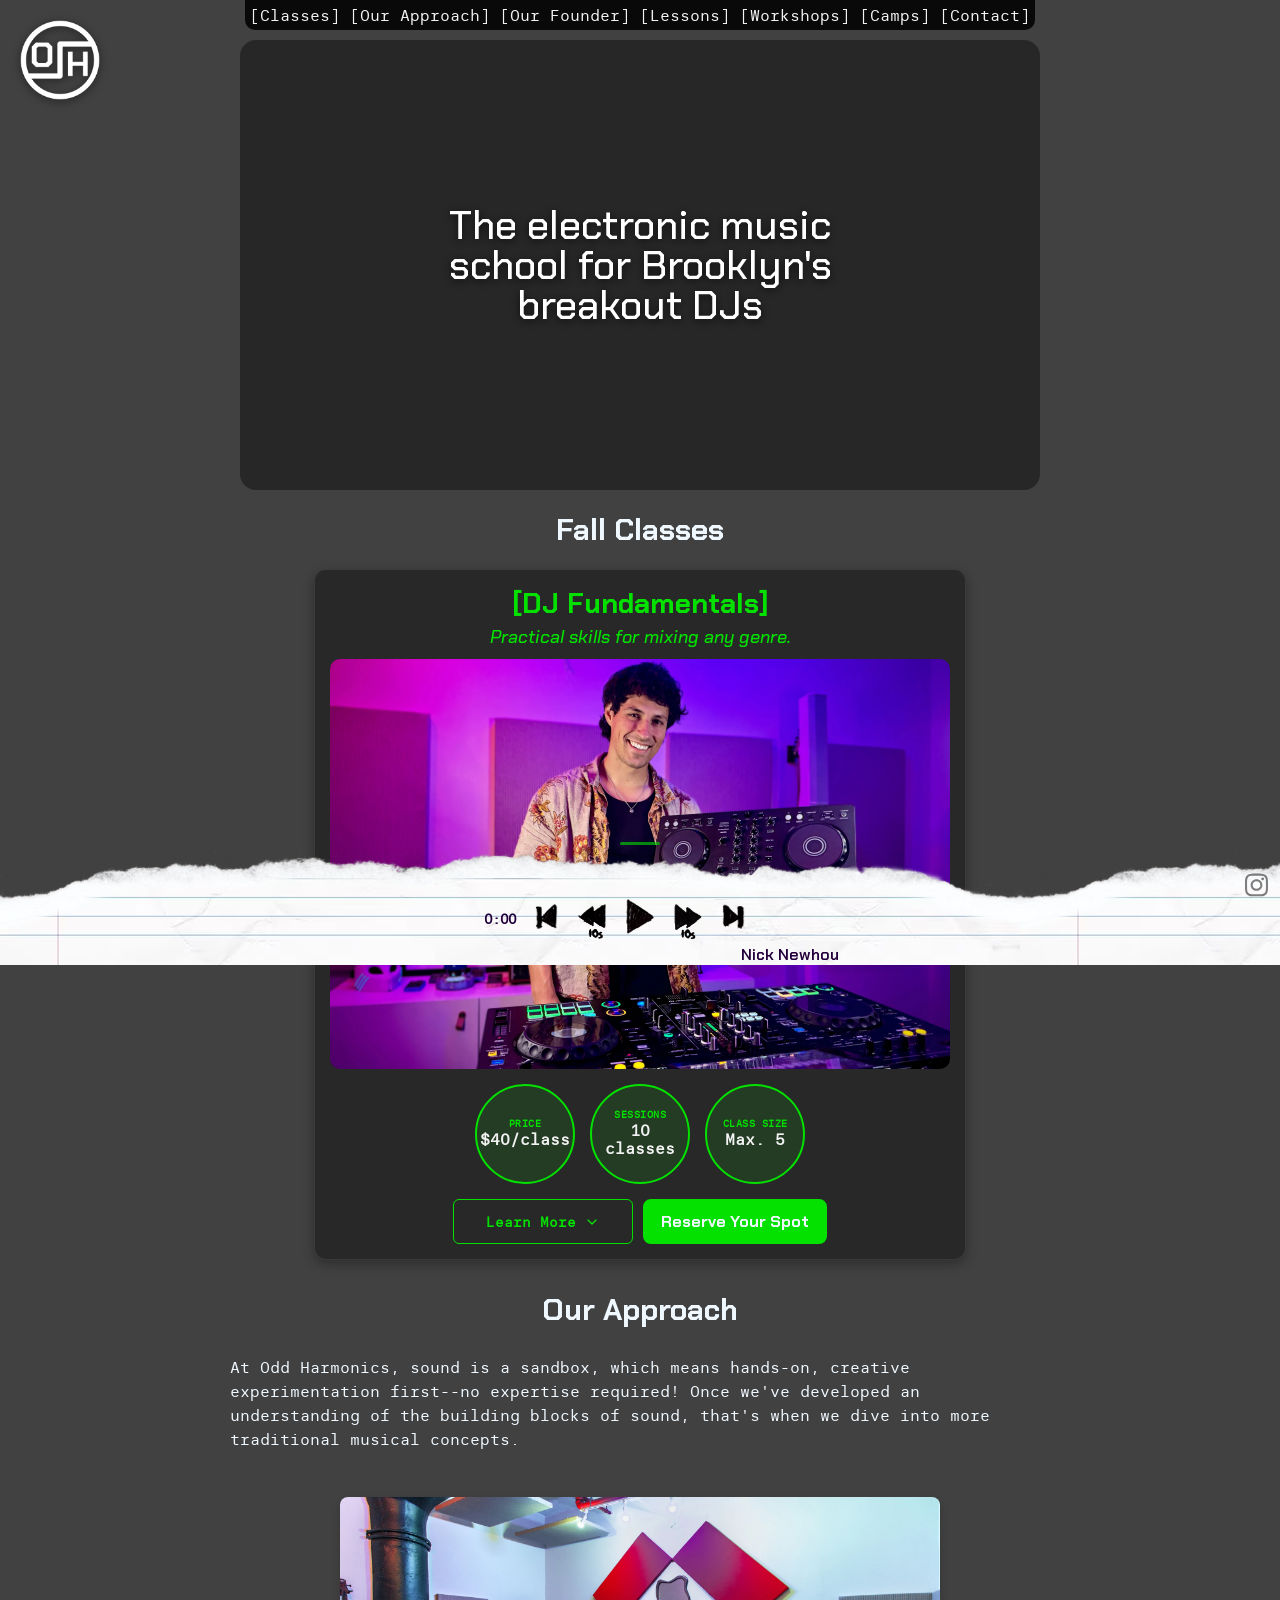
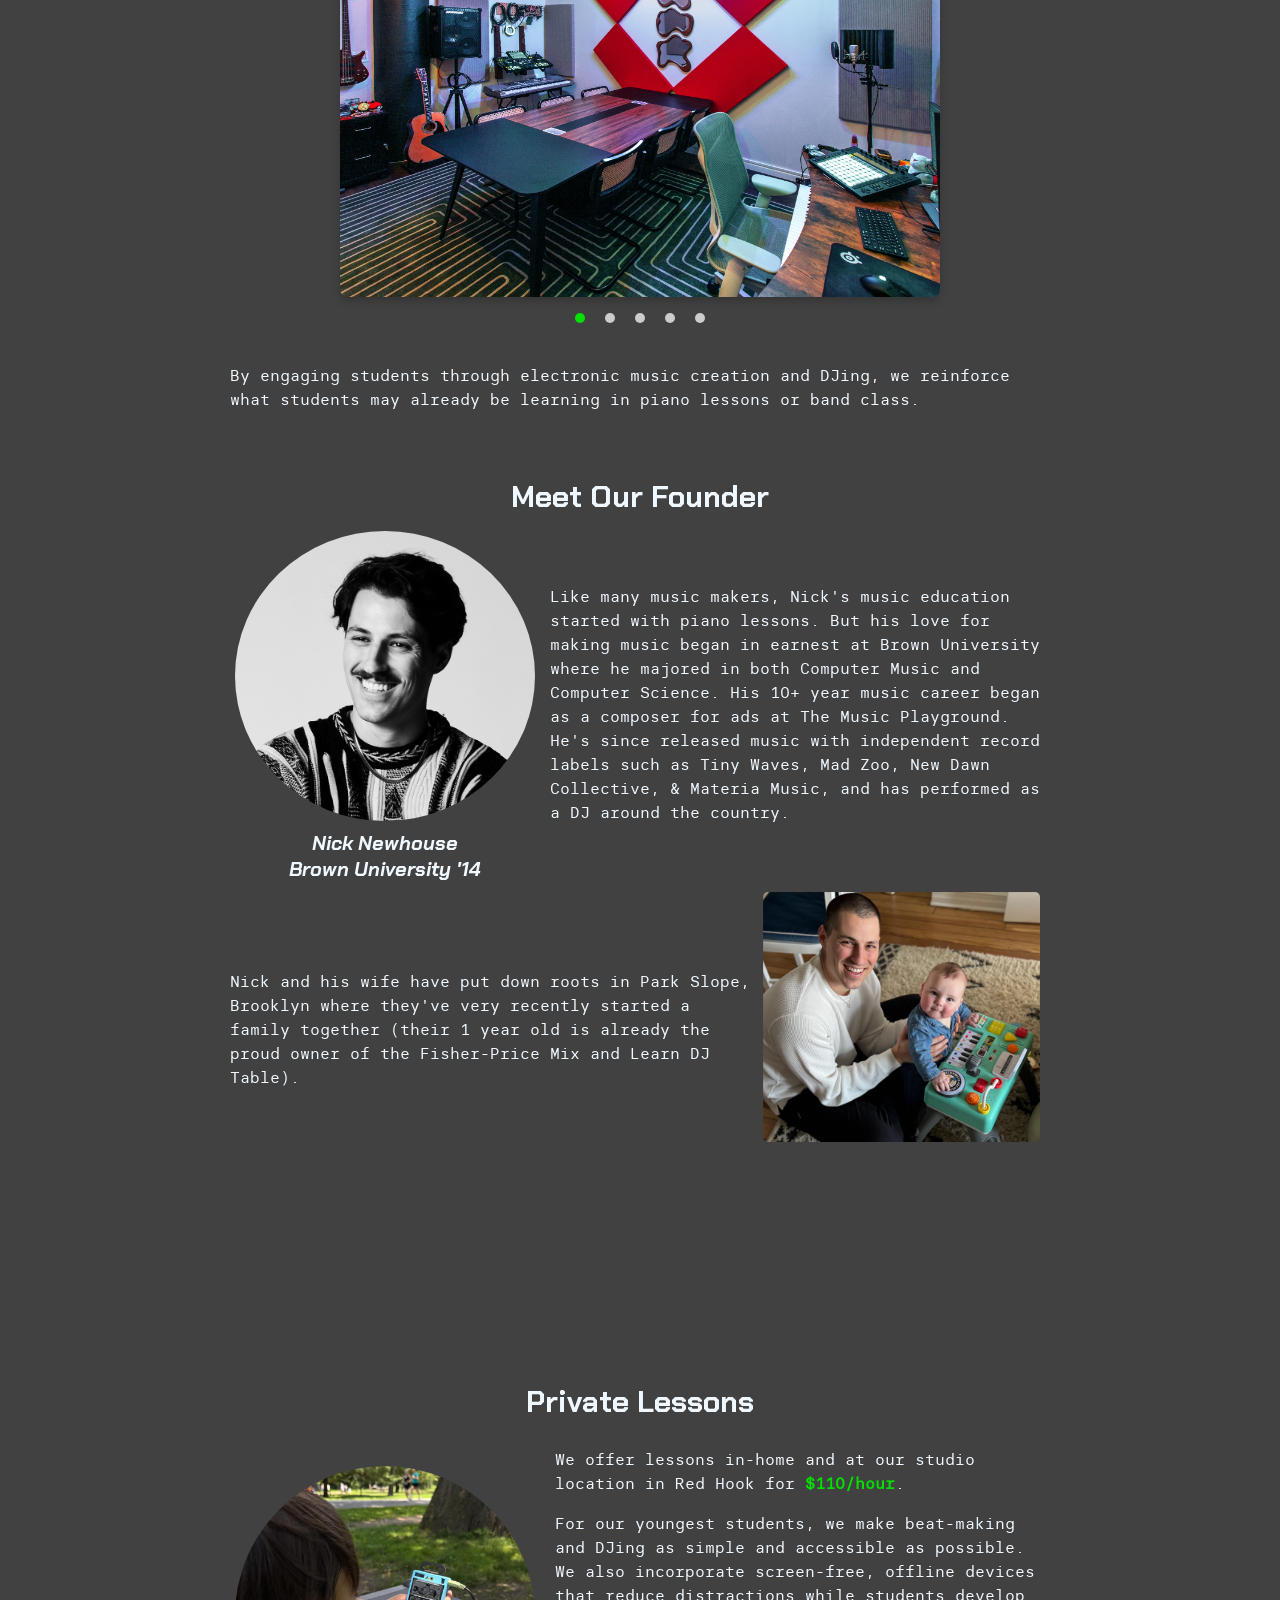
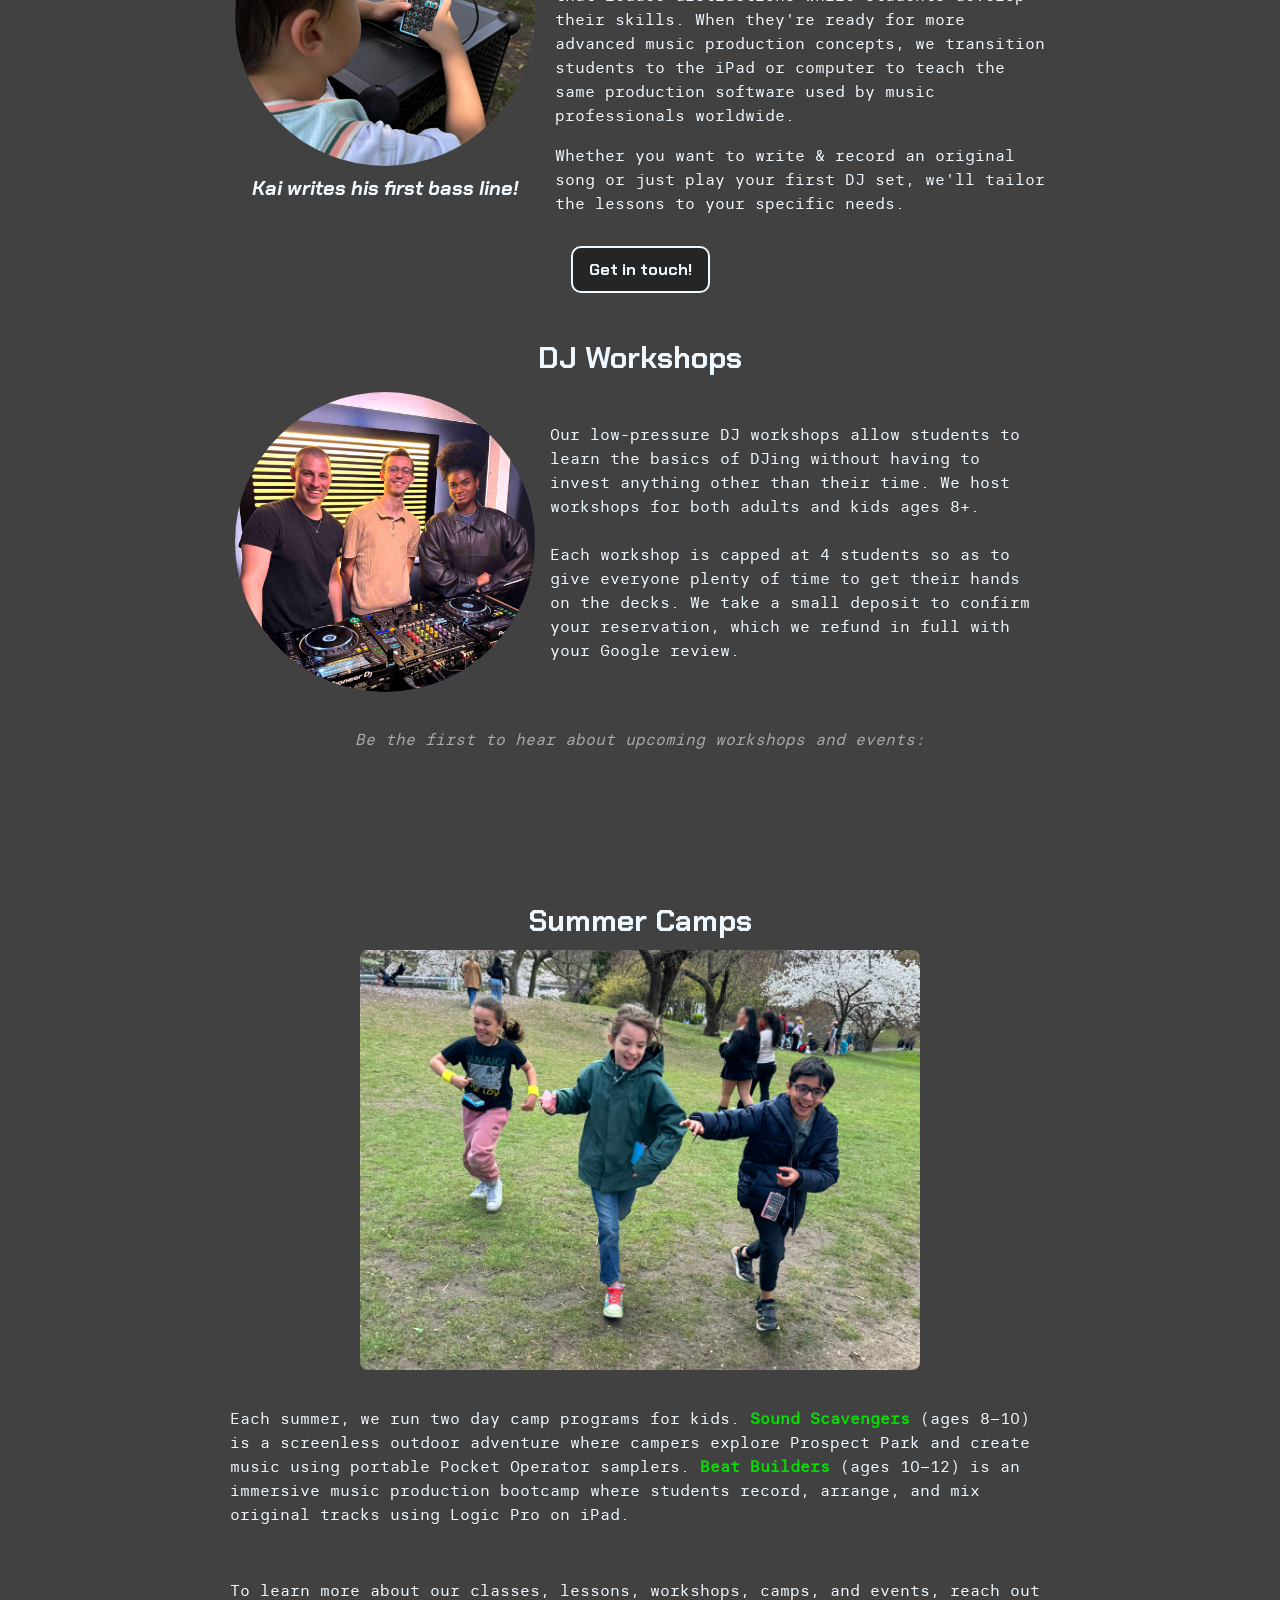
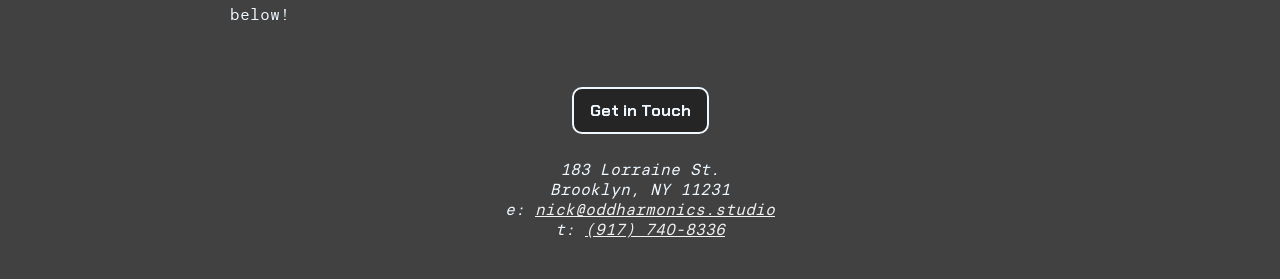
==== commit 63c432ef: "fix zoom level on photo" ====
--- a/index.html
+++ b/index.html
@@ -79,7 +79,7 @@
                         </div>
                         <h3 class="program-subtitle">Practical skills for mixing any genre.</h3>
 
-                        <img class="program-image" src="./images/dj_class_photo.webp" alt="DJ class at Odd Harmonics" style="height: auto; object-fit: unset;">
+                        <img class="program-image" src="./images/dj_class_photo.webp" alt="DJ class at Odd Harmonics">
 
                         <div class="program-quick-info">
                             <div class="info-circle">
--- a/css/style.css
+++ b/css/style.css
@@ -459,8 +459,8 @@
     }
 
     .program-image {
-        height: 250px;
-        width: 90%;
+        height: 410px;
+        width: 100%;
     }
     
     /* .program-subtitle {
@@ -806,7 +806,7 @@
     }
 
     .program-image {
-        height: 250px;
+        height: 300px;
         width: 100%;
     }
 }
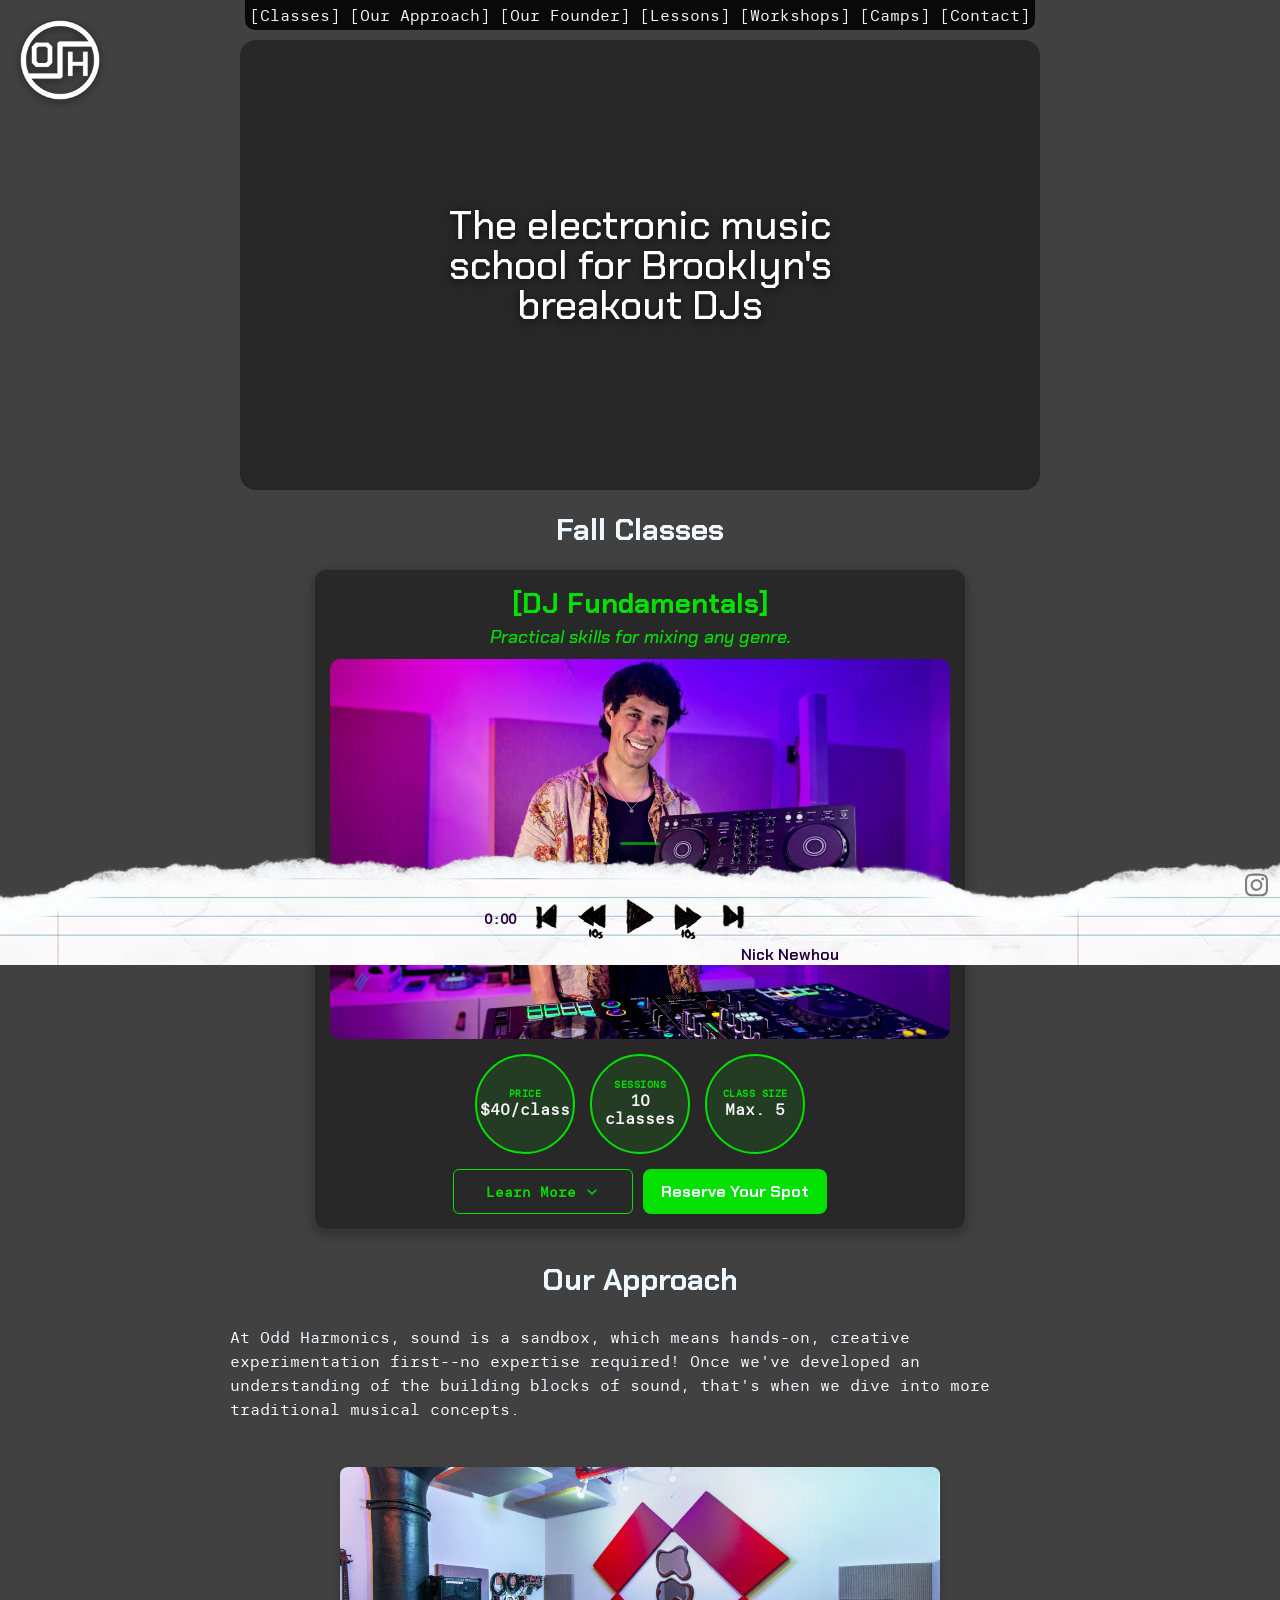
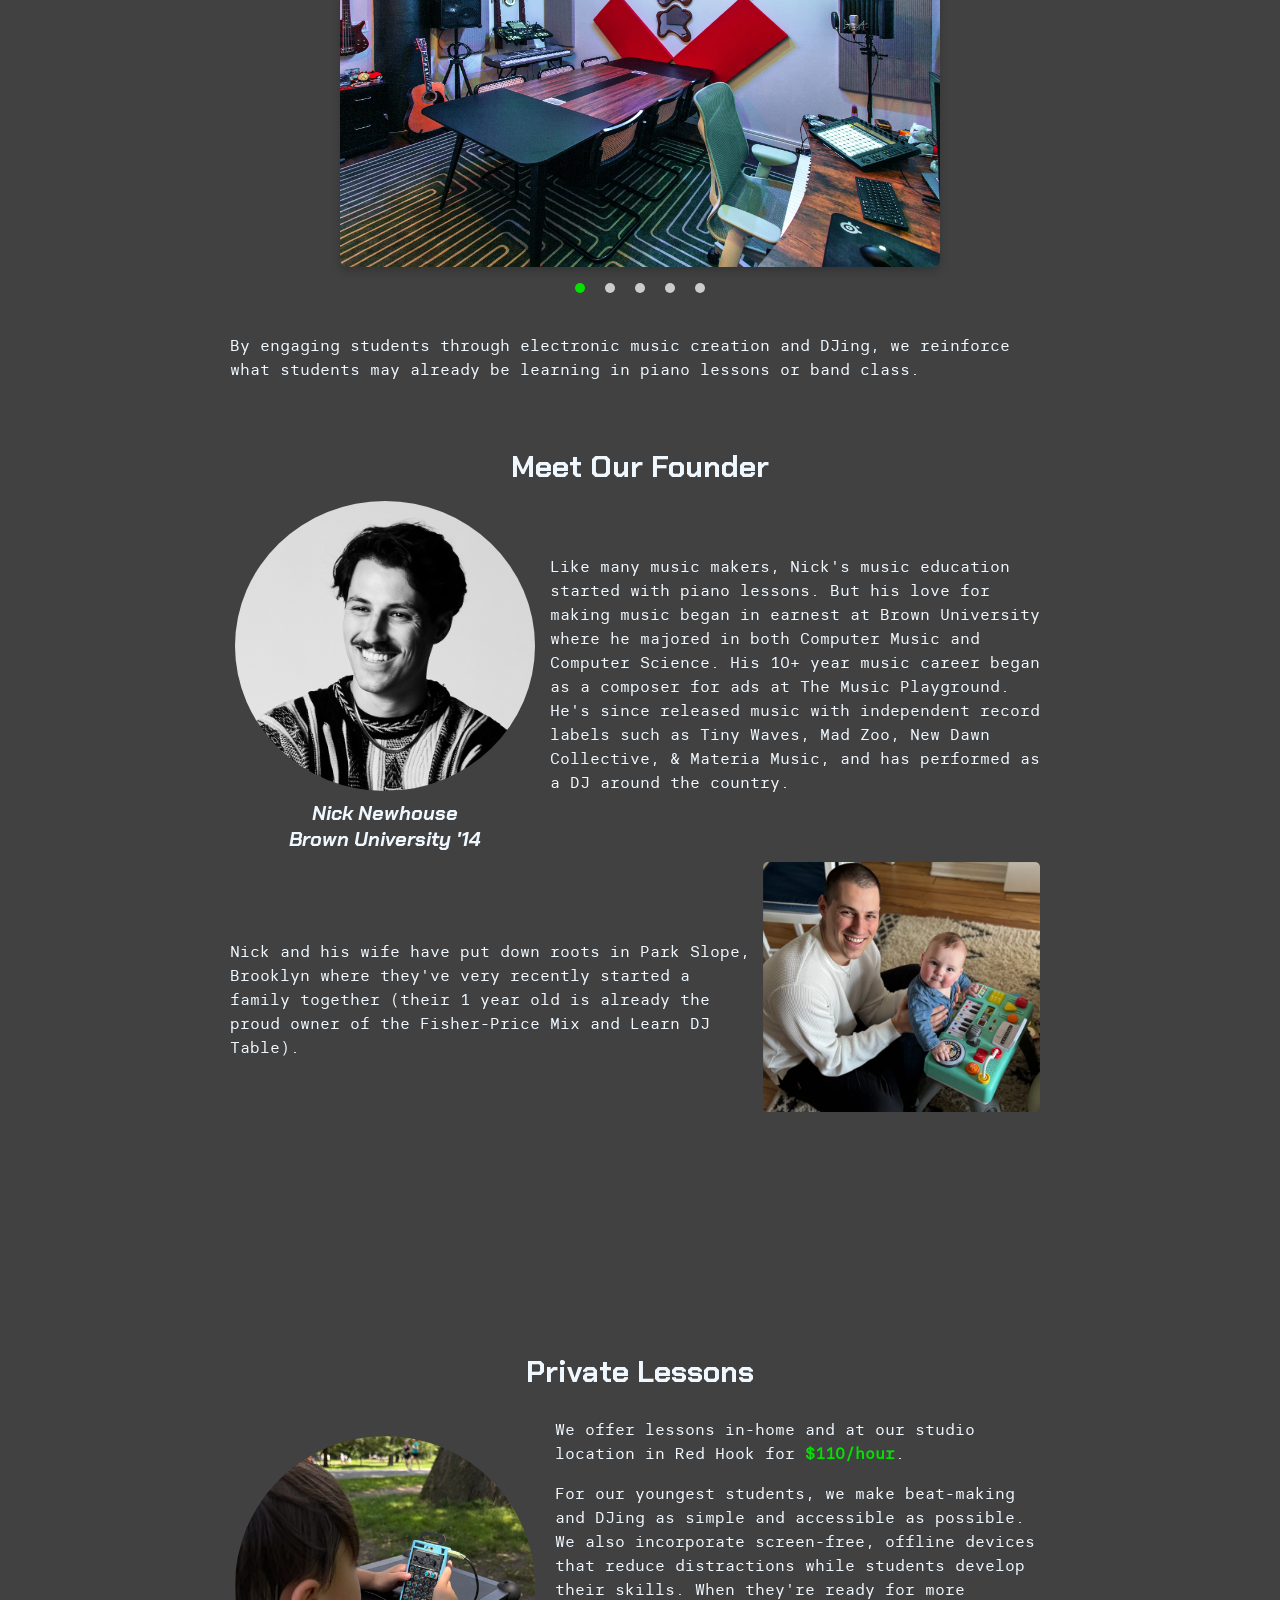
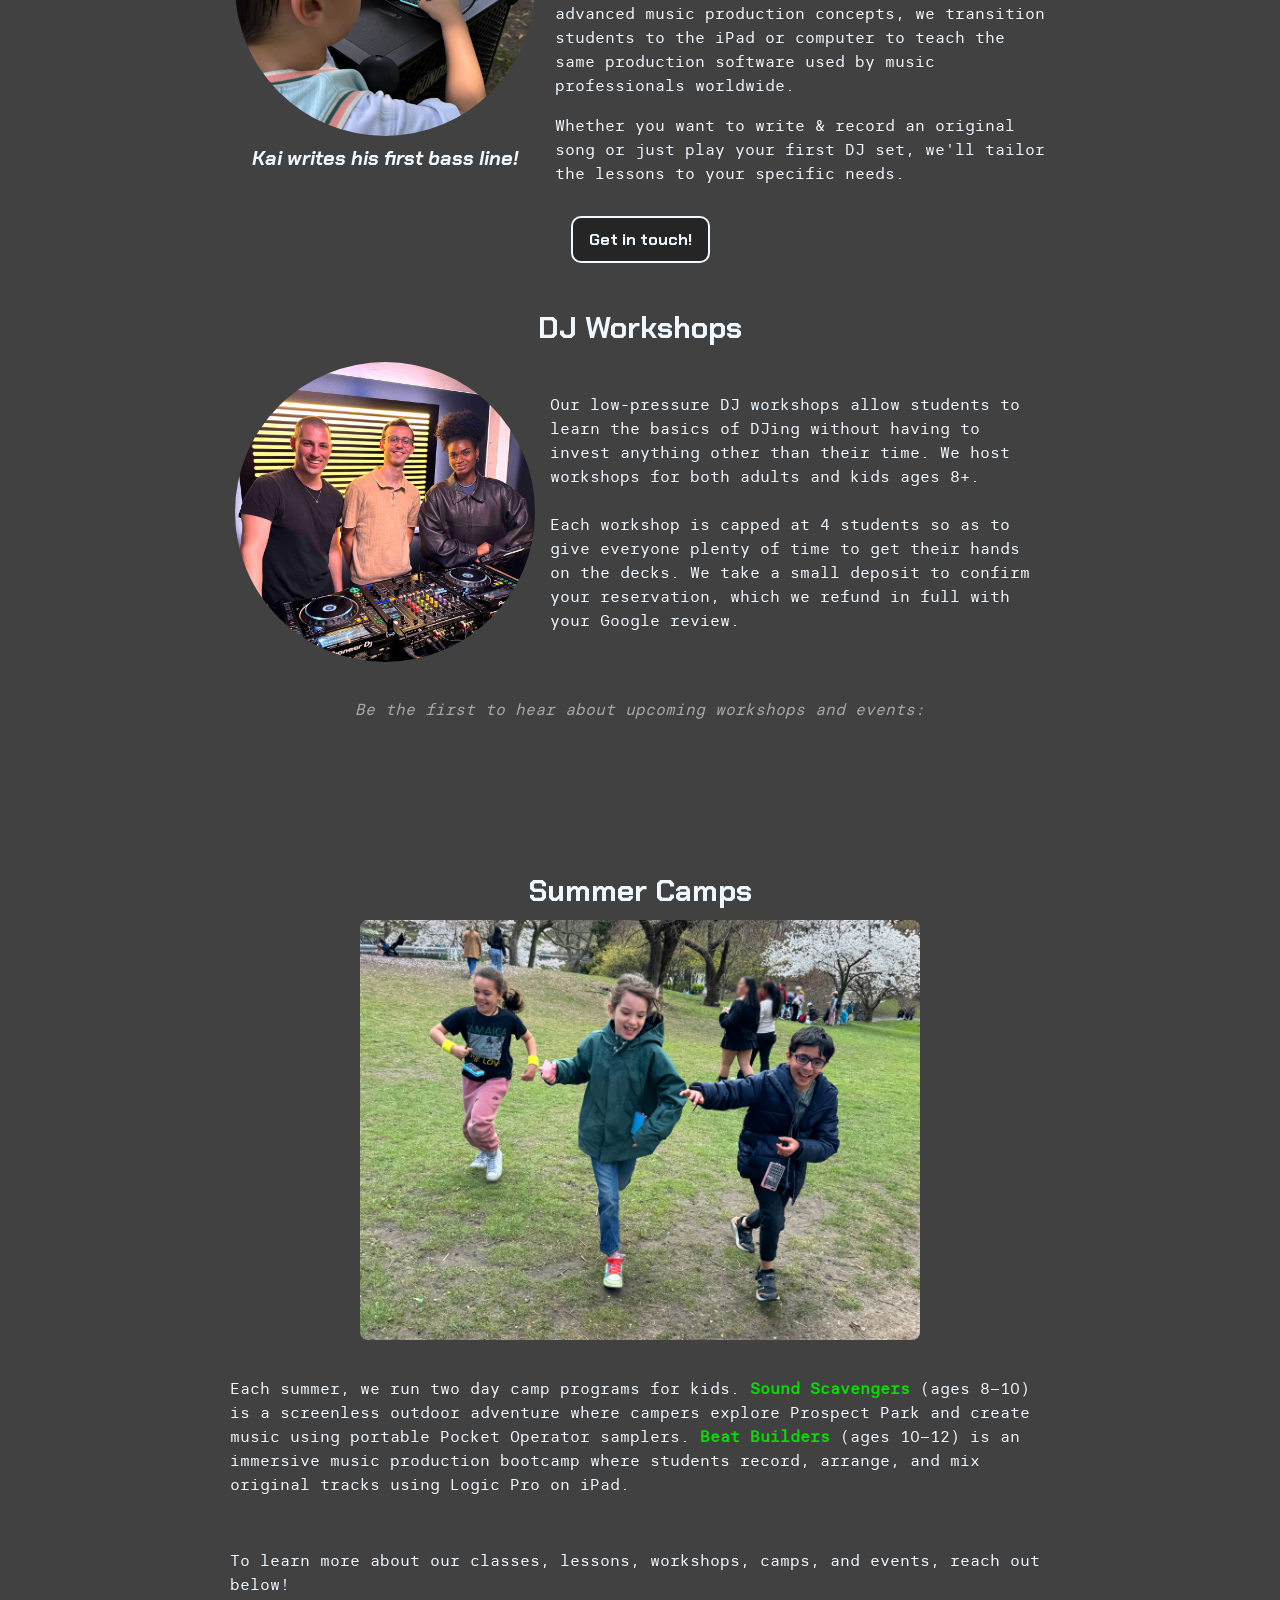
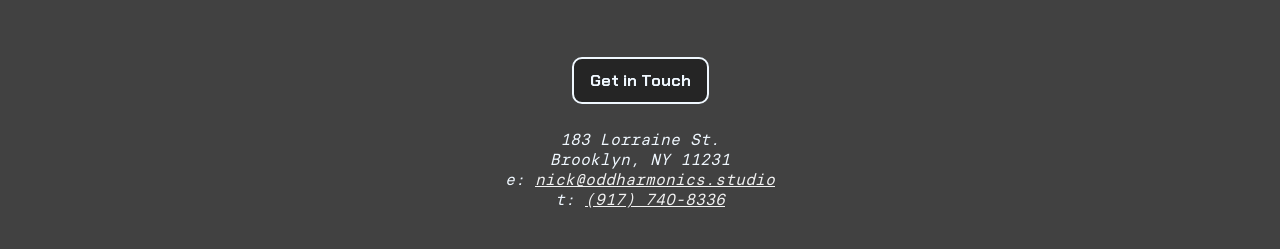
==== commit fb044e4b: "fix zoom level again" ====
--- a/index.html
+++ b/index.html
@@ -79,7 +79,9 @@
                         </div>
                         <h3 class="program-subtitle">Practical skills for mixing any genre.</h3>
 
-                        <img class="program-image" src="./images/dj_class_photo.webp" alt="DJ class at Odd Harmonics">
+                        <div class="program-image-crop">
+                            <img class="program-image" src="./images/dj_class_photo.webp" alt="DJ class at Odd Harmonics">
+                        </div>
 
                         <div class="program-quick-info">
                             <div class="info-circle">
--- a/css/style.css
+++ b/css/style.css
@@ -458,9 +458,12 @@
         margin-right: 25px;
     }
 
+    .program-image-crop {
+        height: 380px;
+    }
+
     .program-image {
-        height: 410px;
-        width: 100%;
+        transform: translate(0px, -20px);
     }
     
     /* .program-subtitle {
@@ -805,9 +808,12 @@
         padding-top: 20px;
     }
 
+    .program-image-crop {
+        height: 280px;
+    }
+
     .program-image {
-        height: 300px;
-        width: 100%;
+        transform: scale(1.45) translate(-8px, 29px);
     }
 }
 
@@ -1956,10 +1962,15 @@
     max-width: 100%;
 }
 
+.program-image-crop {
+    width: 100%;
+    clip-path: inset(0 round 10px);
+}
+
 .program-image {
-    border-radius: 10px;
-    object-fit: cover;
-    align-self: center;
+    display: block;
+    width: 100%;
+    transform-origin: center;
 }
 
 .program-list {
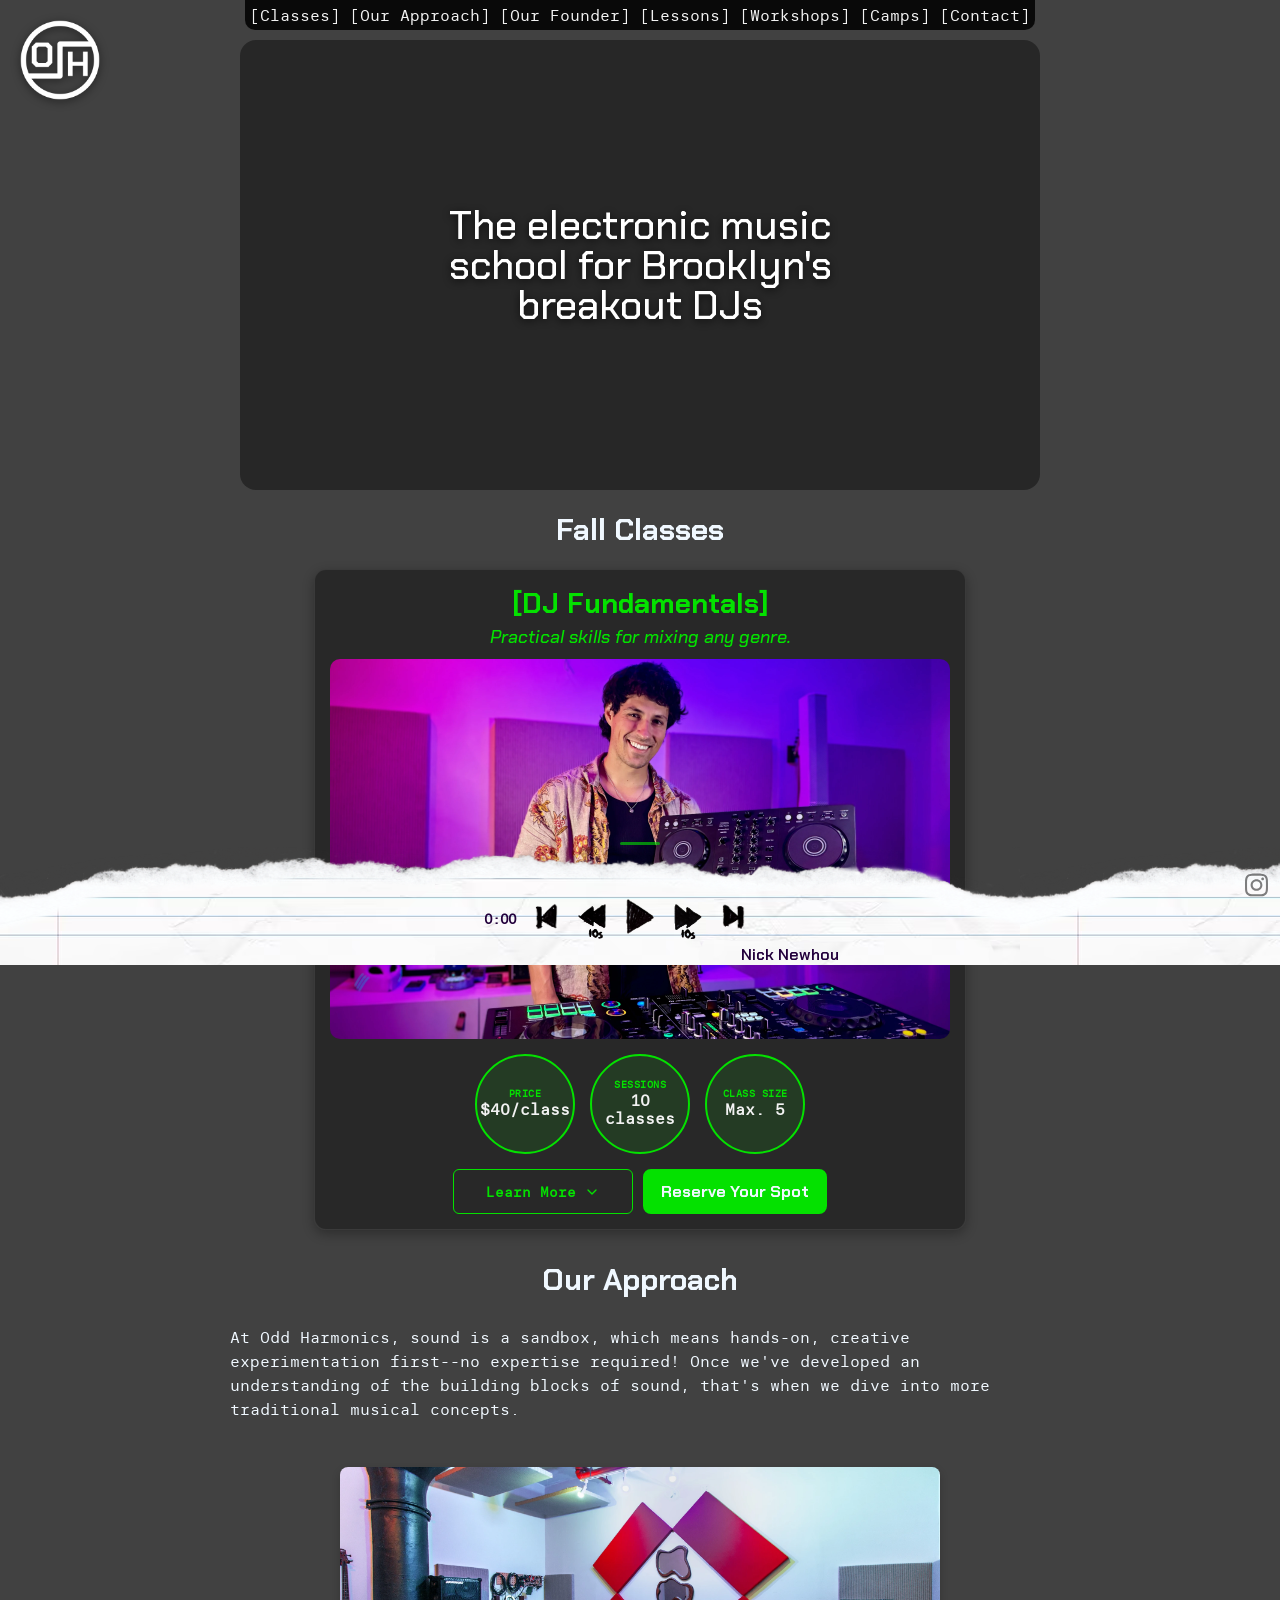
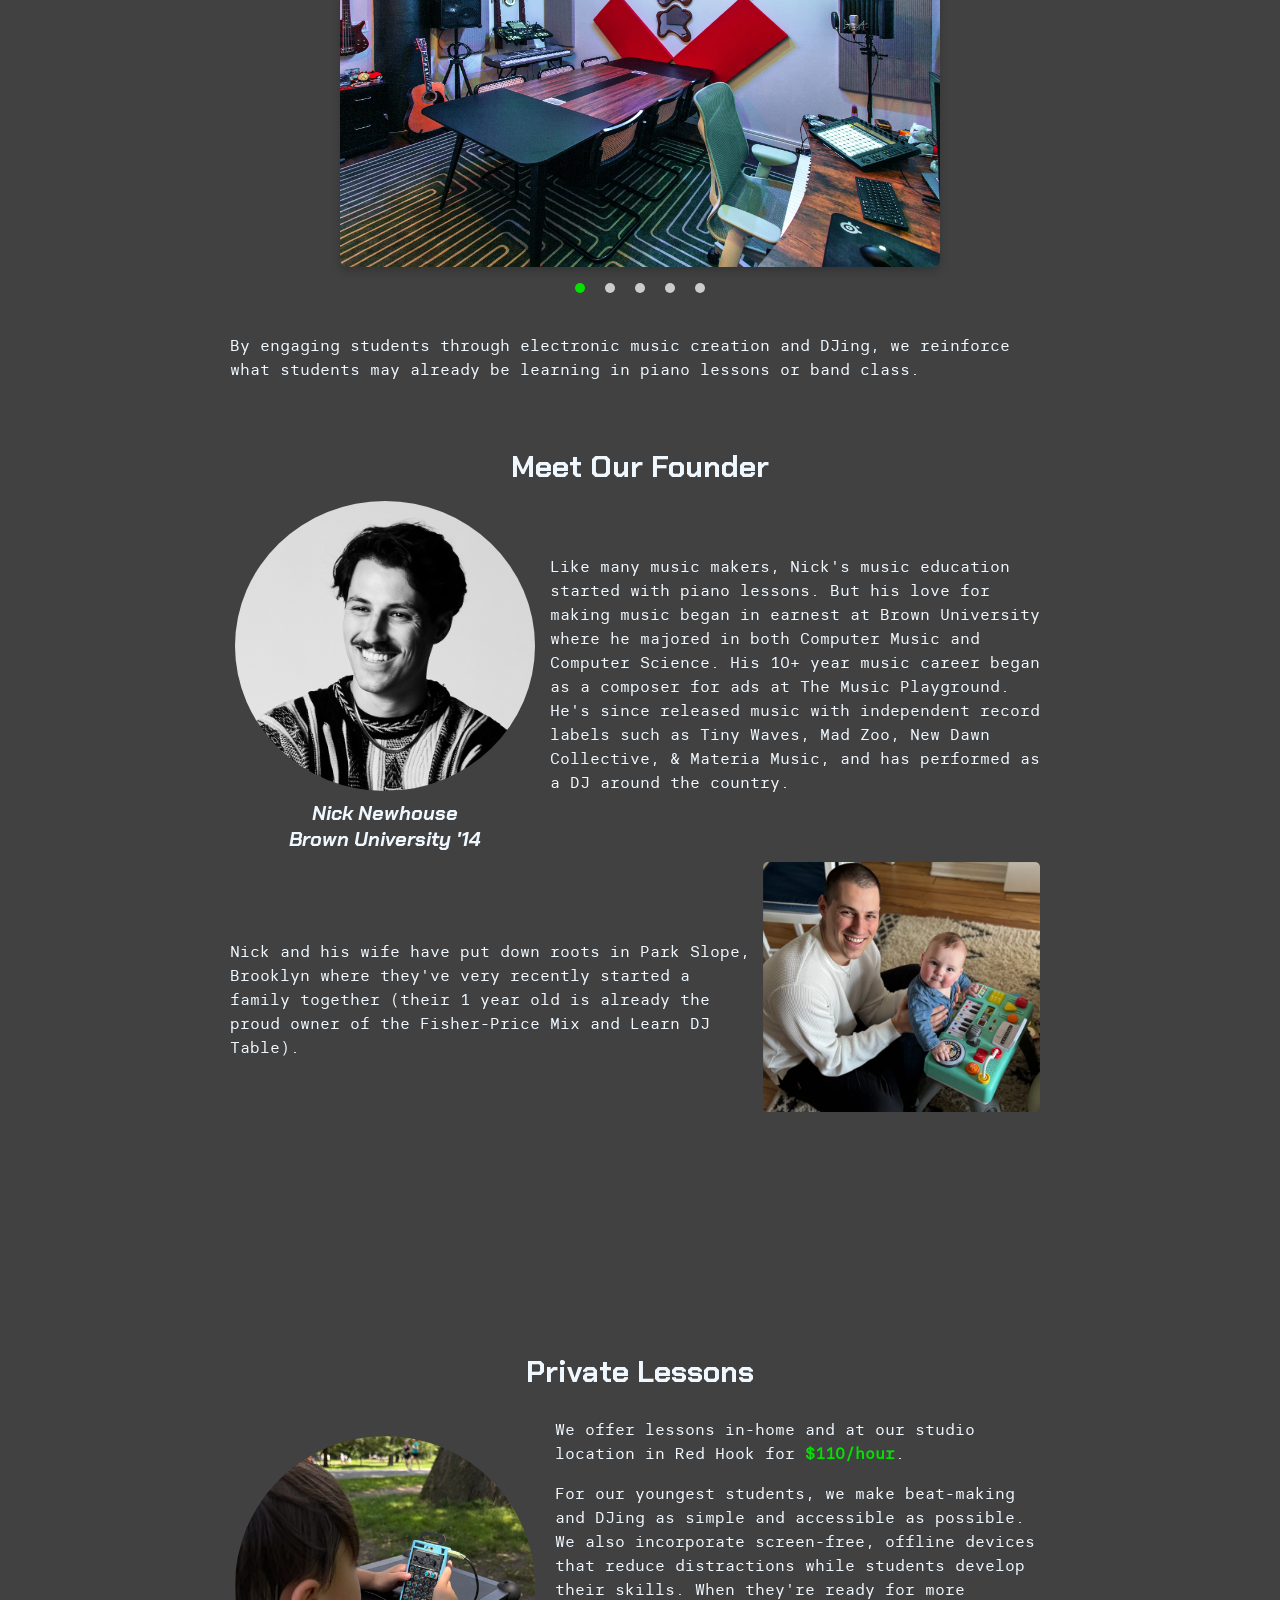
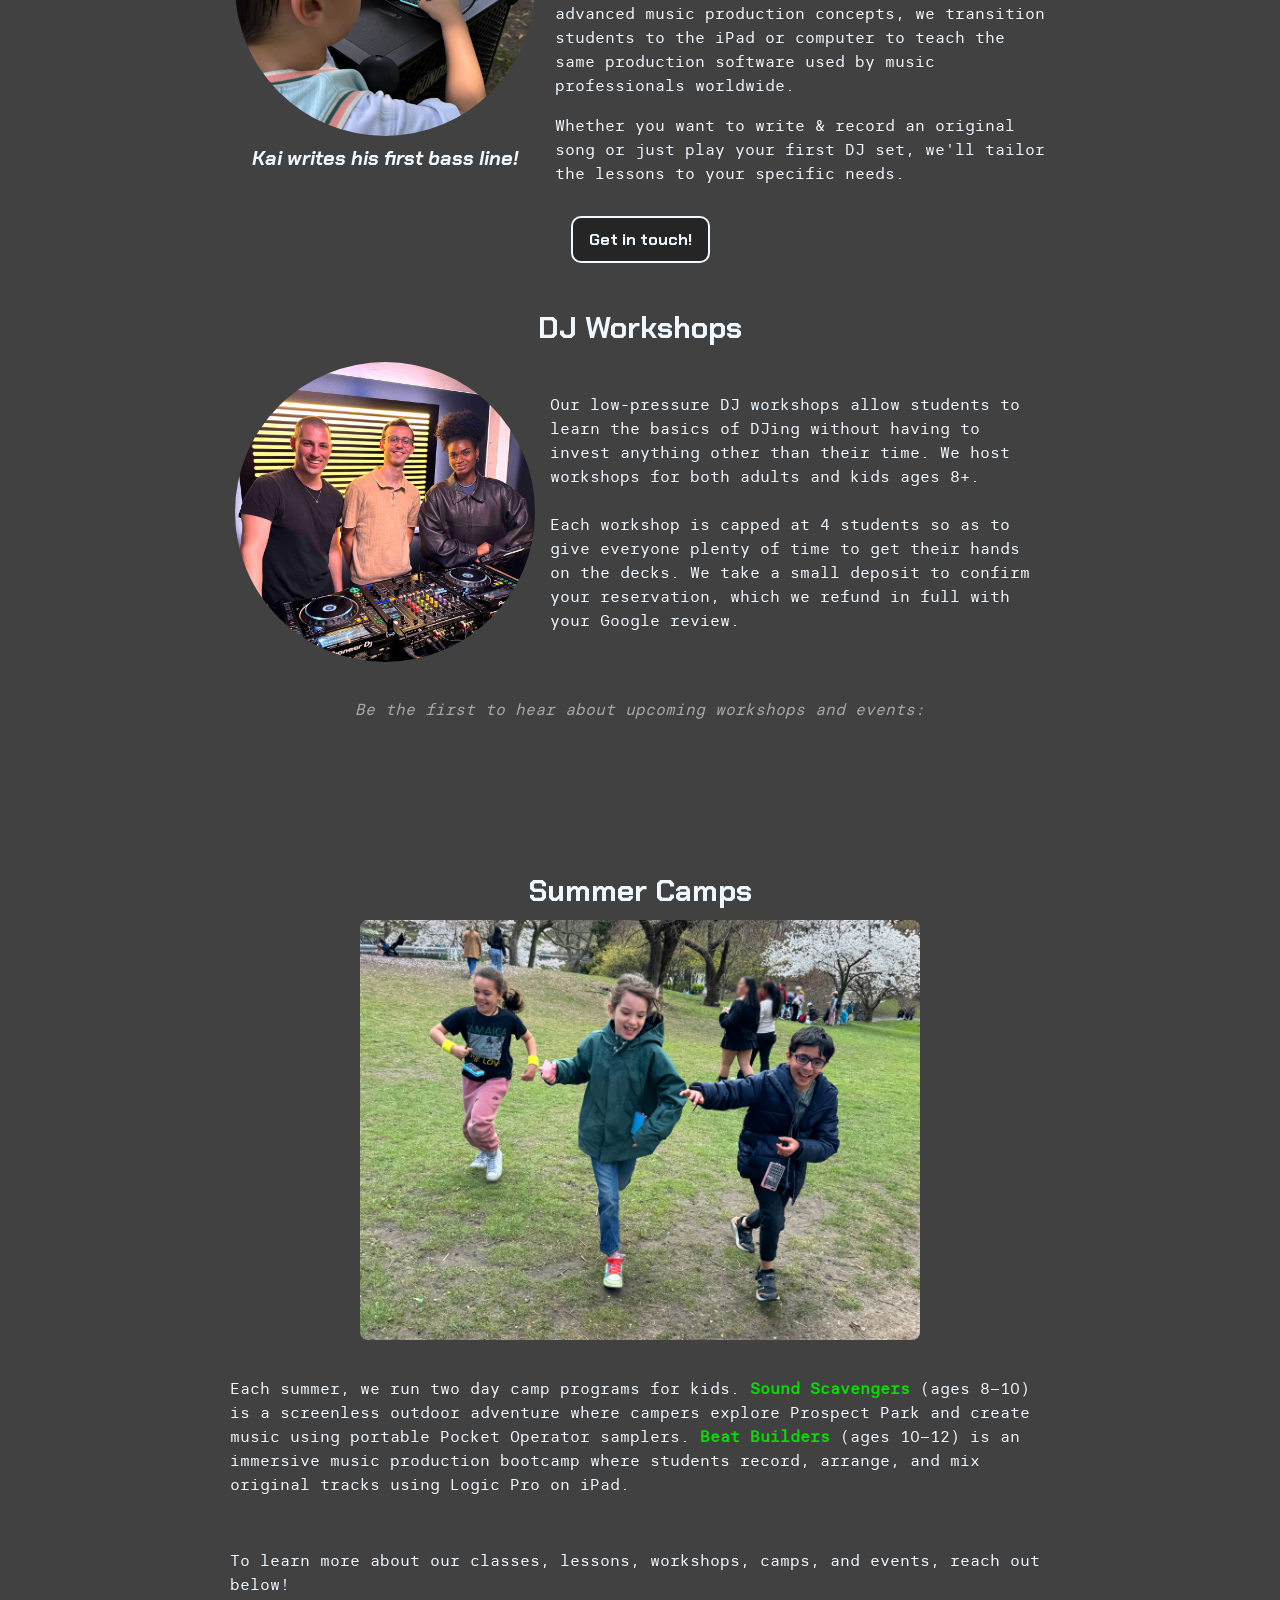
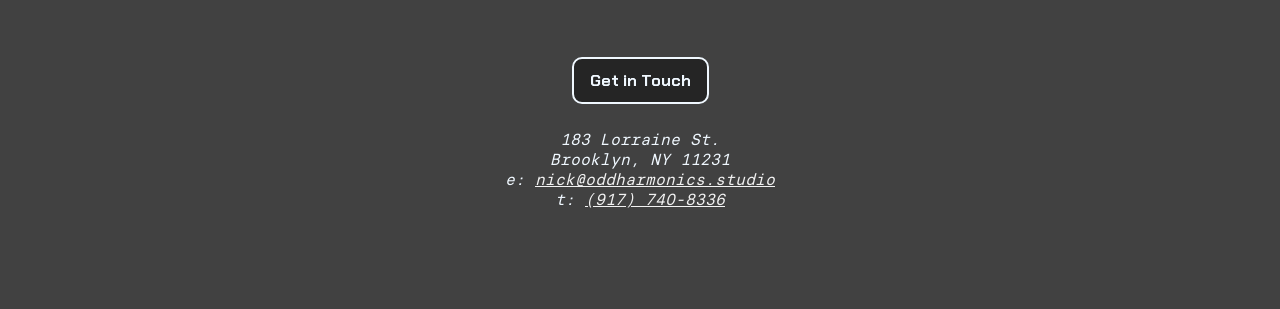
==== commit 9b6285e6: "fix left right scroll overflow issue" ====
--- a/index.html
+++ b/index.html
@@ -271,6 +271,9 @@
                         <span style="white-space: nowrap;">t: <a href="tel:+19177408336">(917) 740-8336</a></span>
                     </address>
                 </div>
+                <br>
+                <br>
+                <br>
             </section>
 
         </main>
--- a/css/style.css
+++ b/css/style.css
@@ -1902,6 +1902,7 @@
     flex: 1;
     min-width: 300px;
     max-width: 450px;
+    overflow-x: hidden;
 }
 
 .program-header {
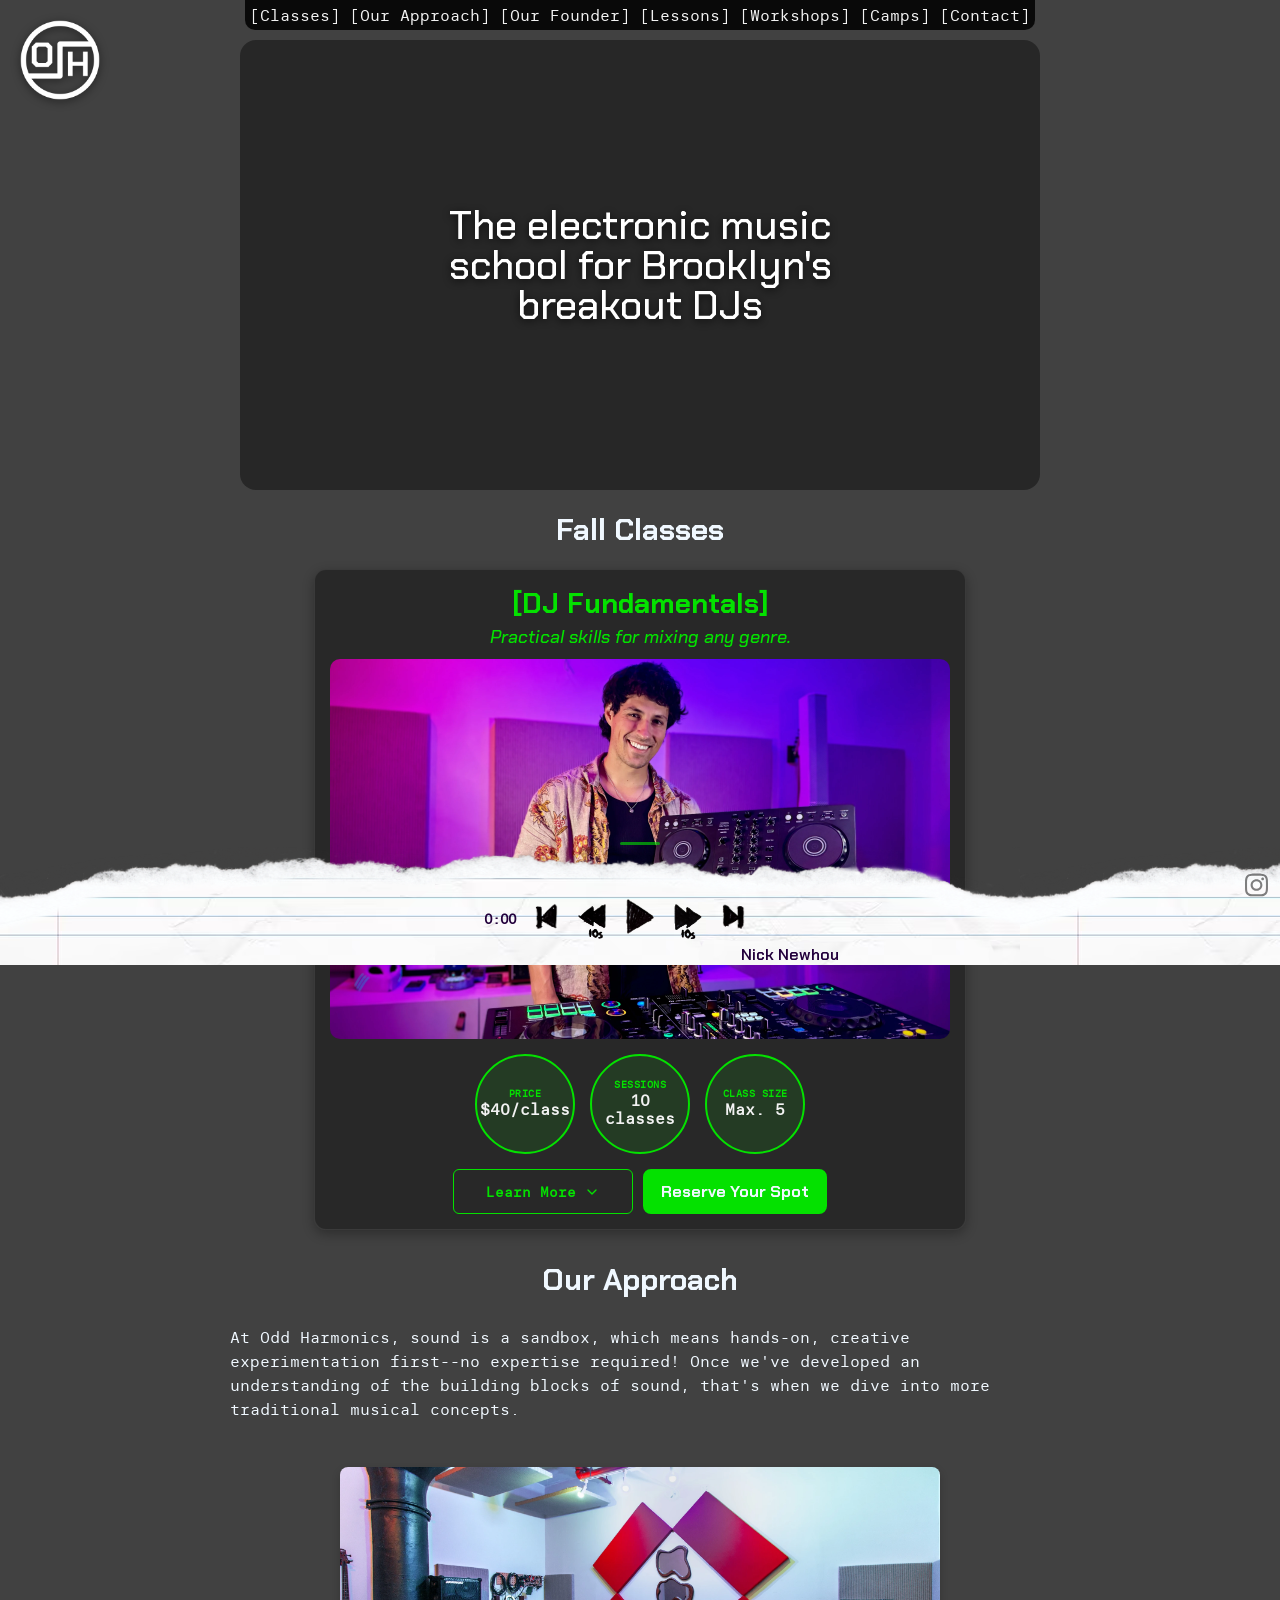
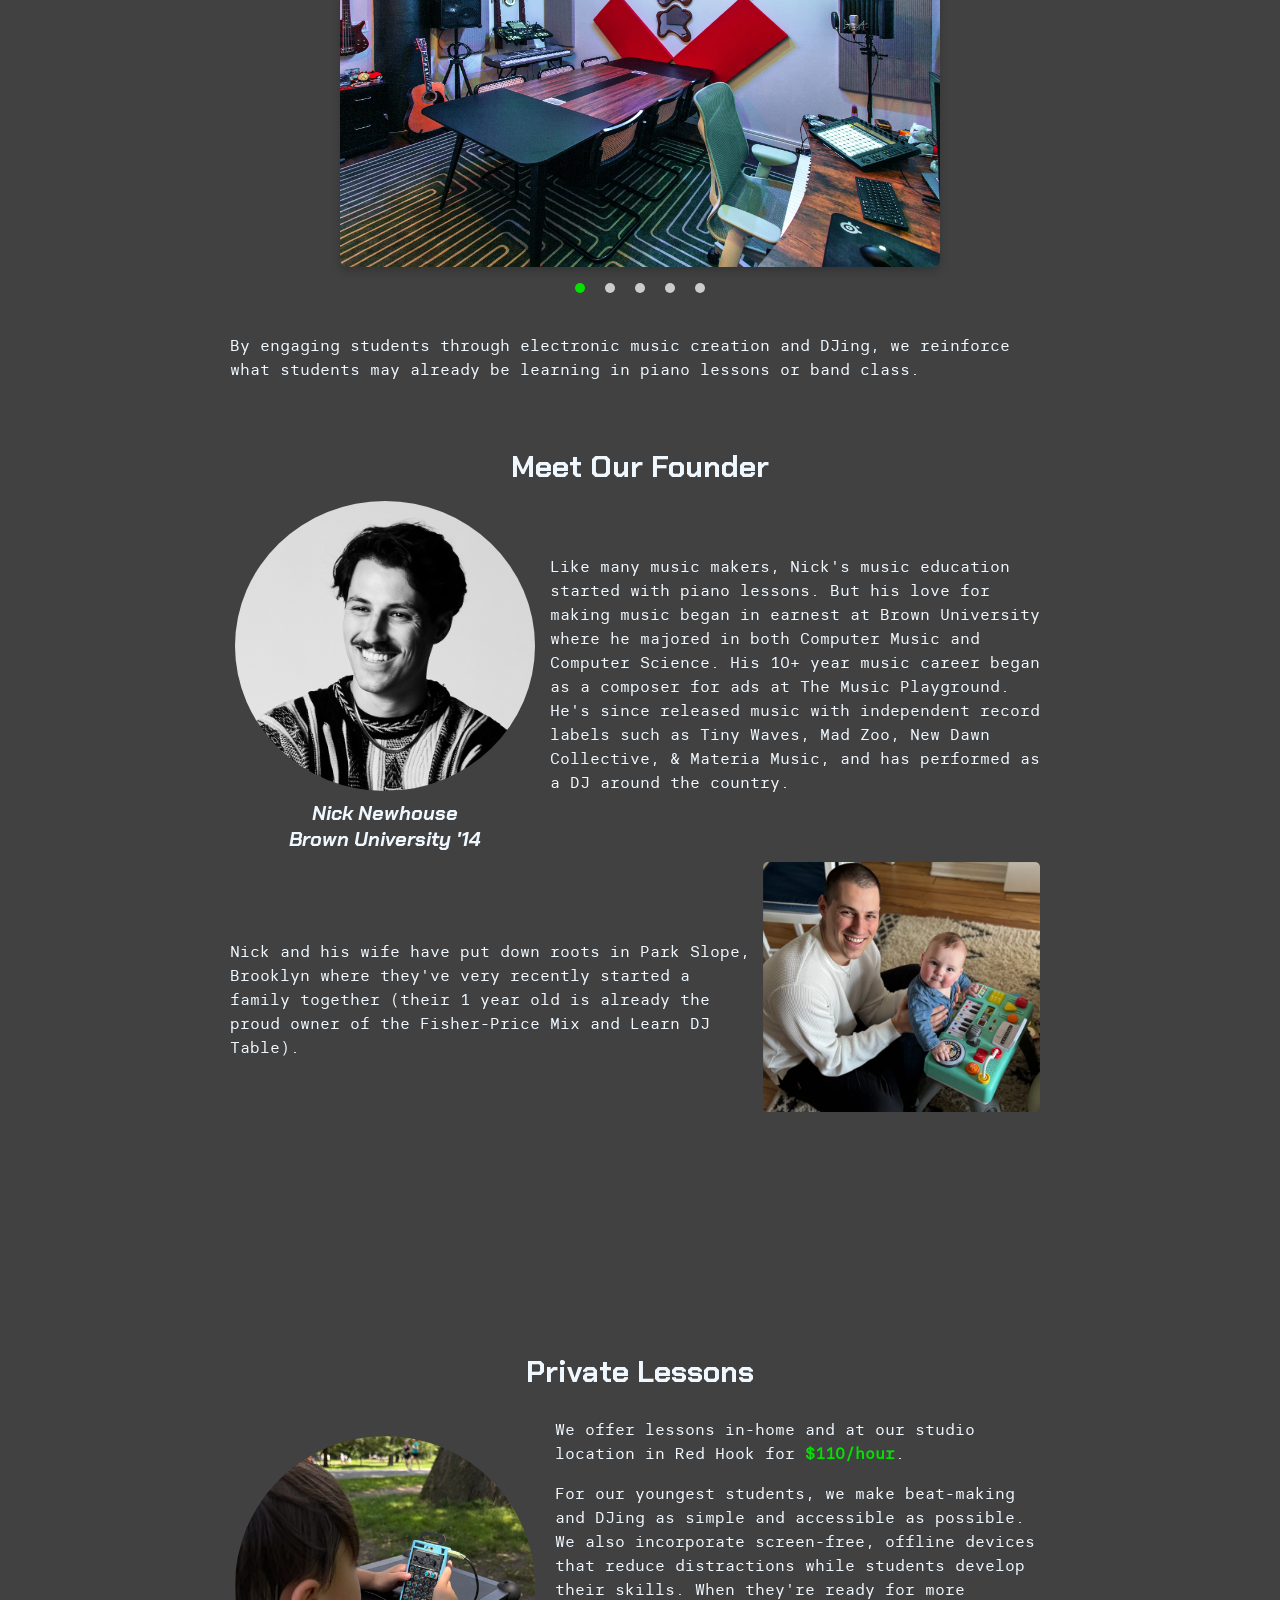
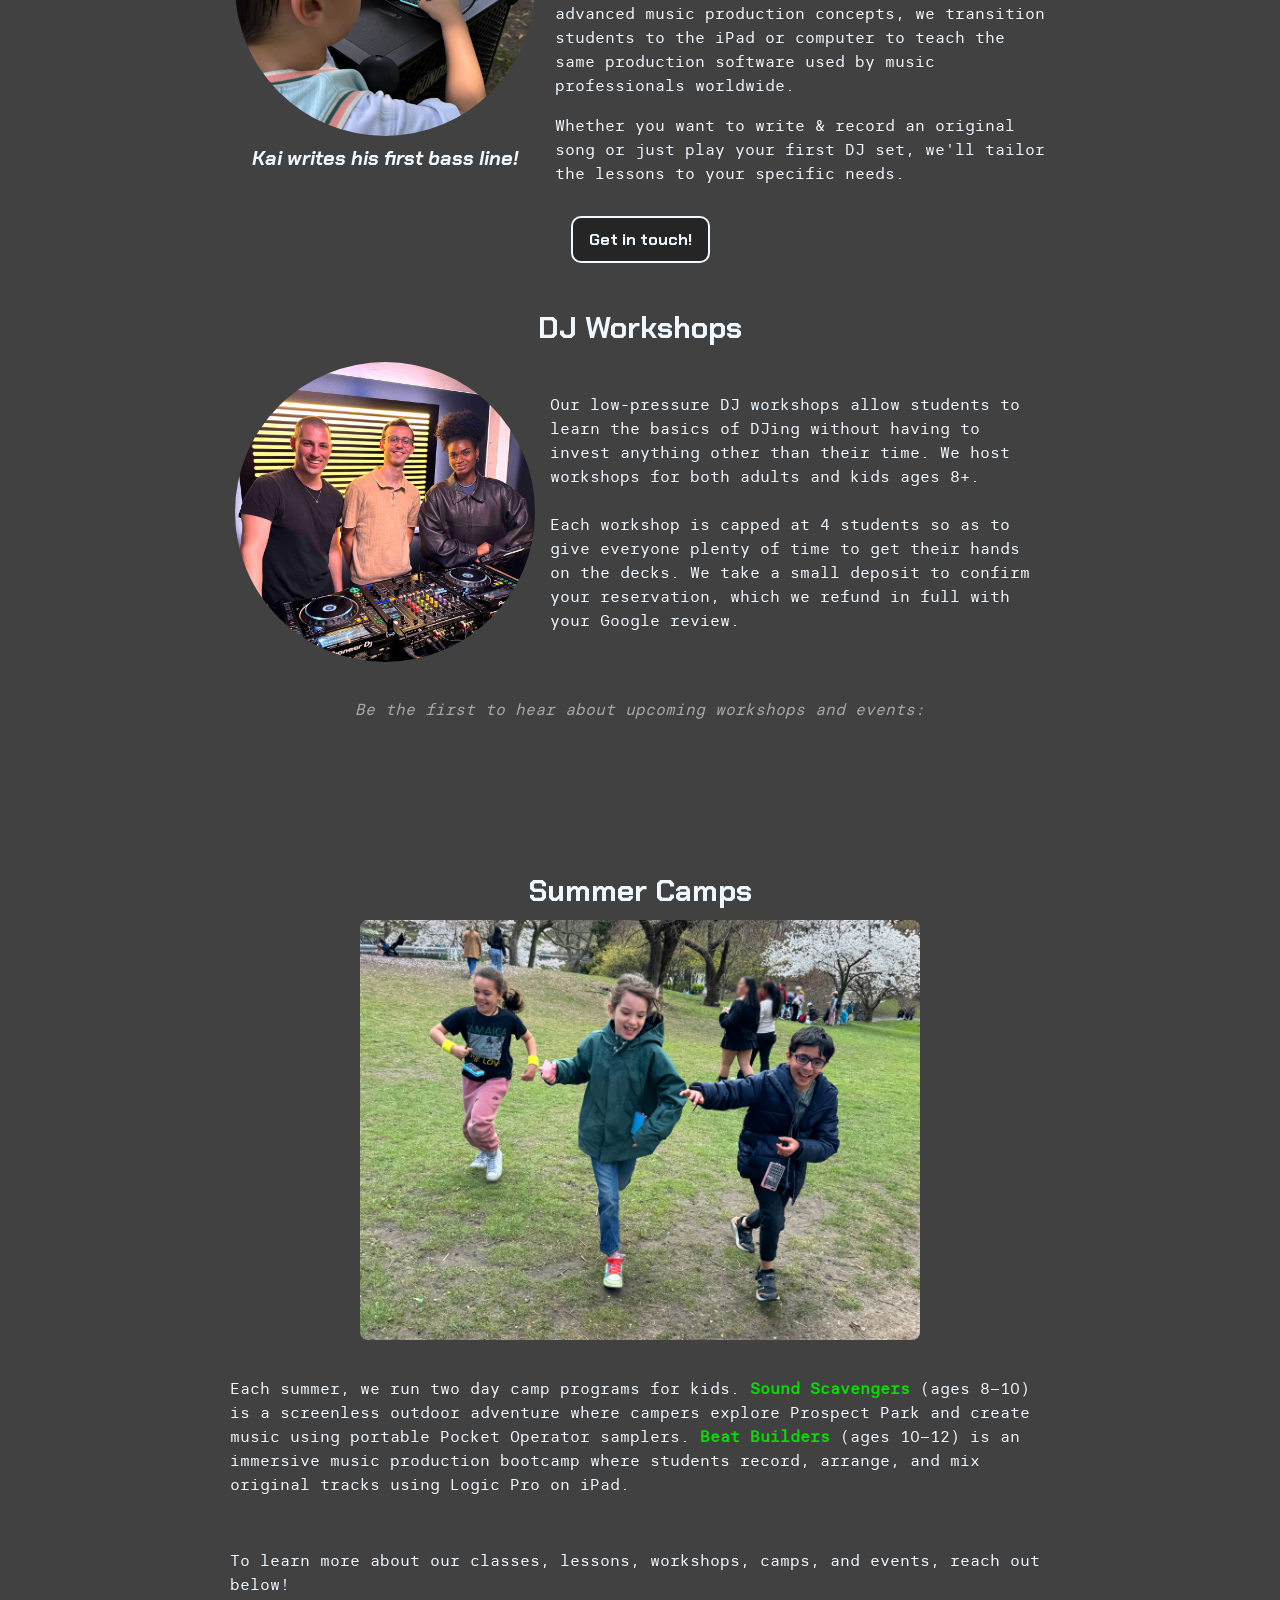
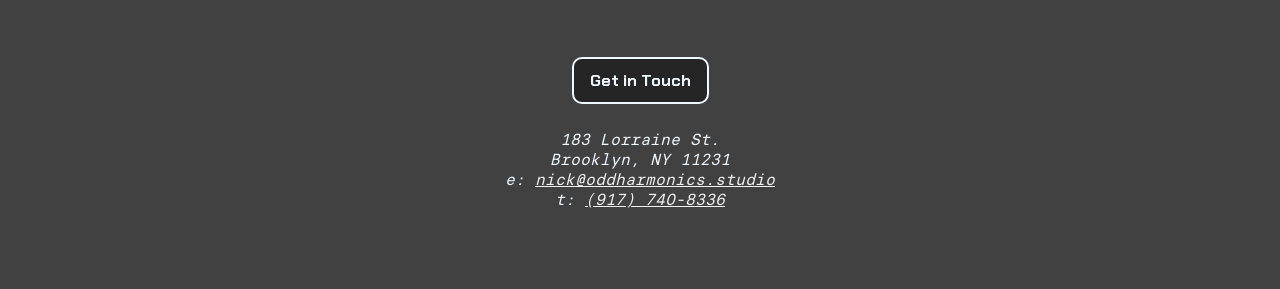
==== commit 73c9e640: "add padding to bottom of site to fix contact overlap with music player" ====
--- a/index.html
+++ b/index.html
@@ -265,15 +265,12 @@
             <section id="contact">
                 <div class="about-nick" style="align-items: center; text-align: center;">
                     <a href="https://app.withnoto.com/forms/a547d757-2280-464f-afa2-e86f2174645e" target="_blank" class="button get-in-touch">Get in Touch</a>
-                    <address class="address" style="width: max-content; margin: 0 auto;">
+                    <address class="address" style="width: max-content; margin-bottom: 40px;">
                         183 Lorraine St.<br>Brooklyn, NY 11231<br>
                         <span style="white-space: nowrap;">e: <a href="mailto:nick@oddharmonics.studio">nick@oddharmonics.studio</a></span><br>
                         <span style="white-space: nowrap;">t: <a href="tel:+19177408336">(917) 740-8336</a></span>
                     </address>
                 </div>
-                <br>
-                <br>
-                <br>
             </section>
 
         </main>
